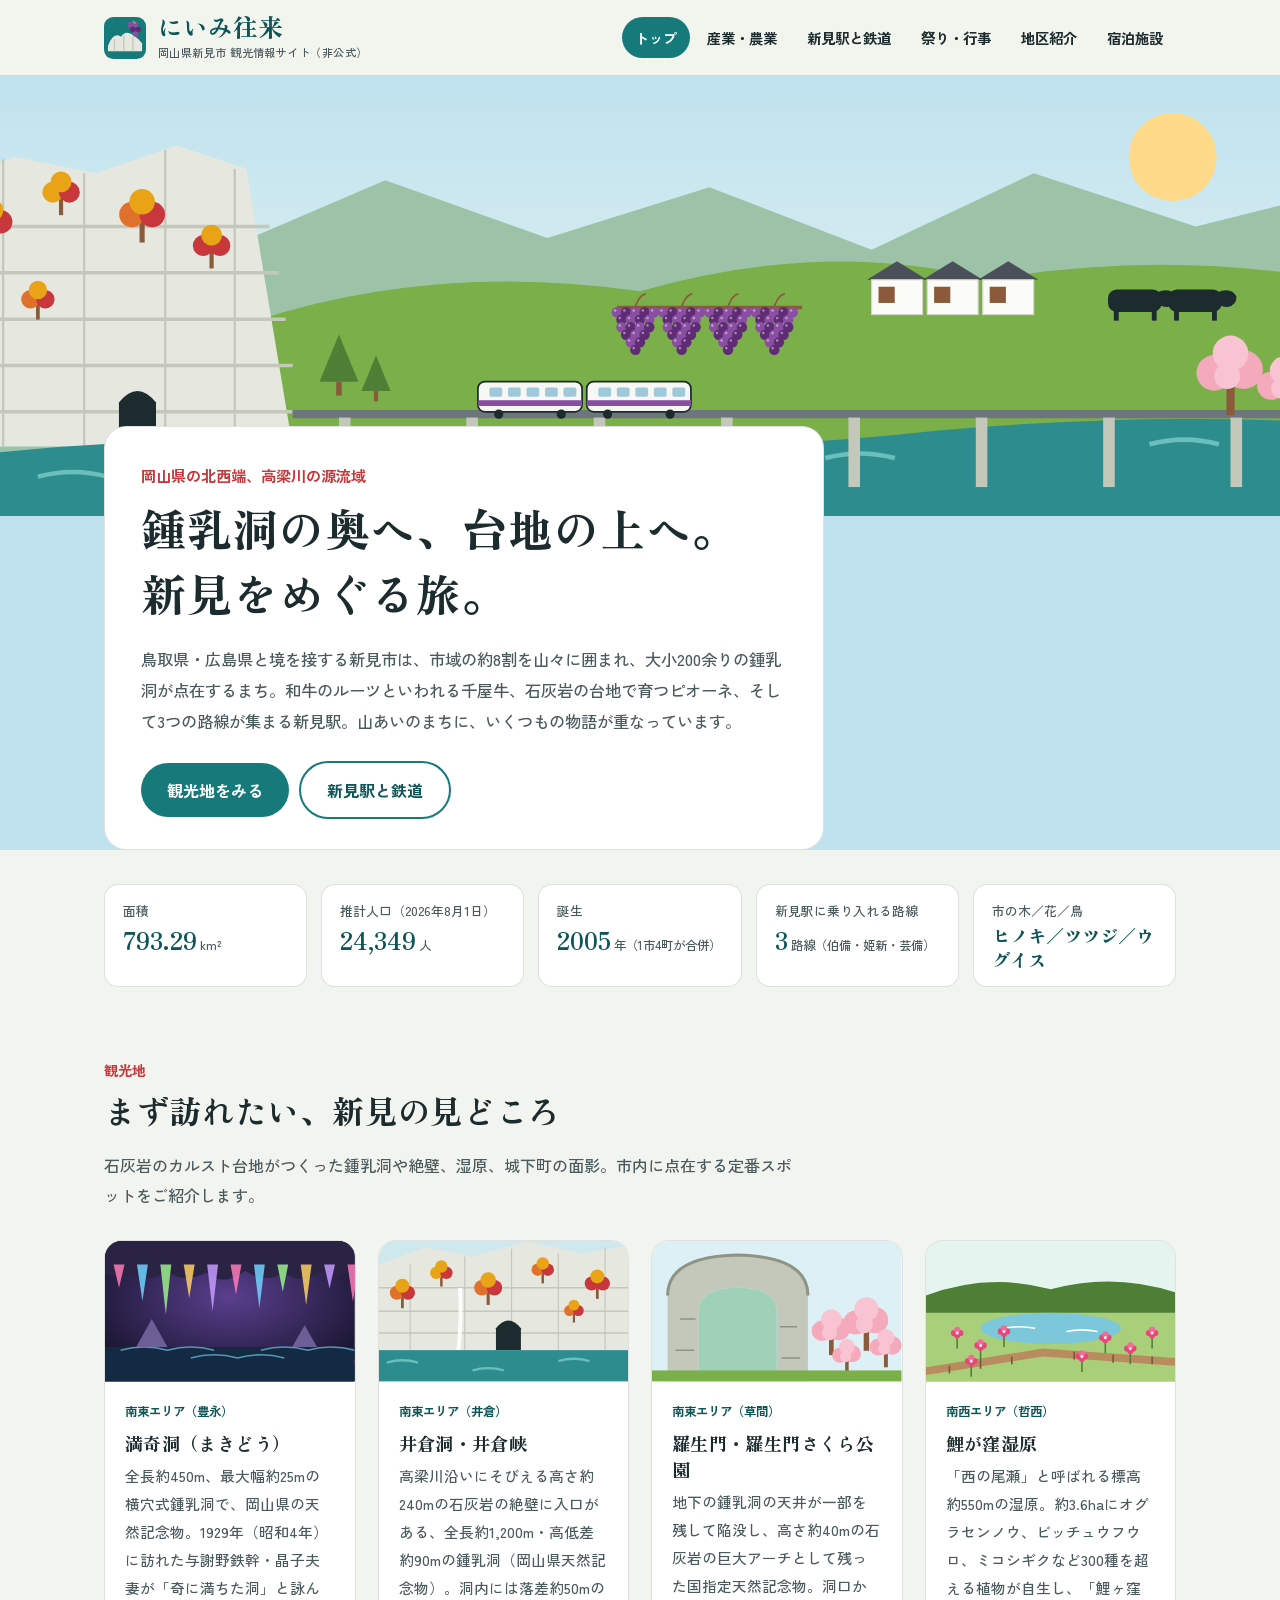
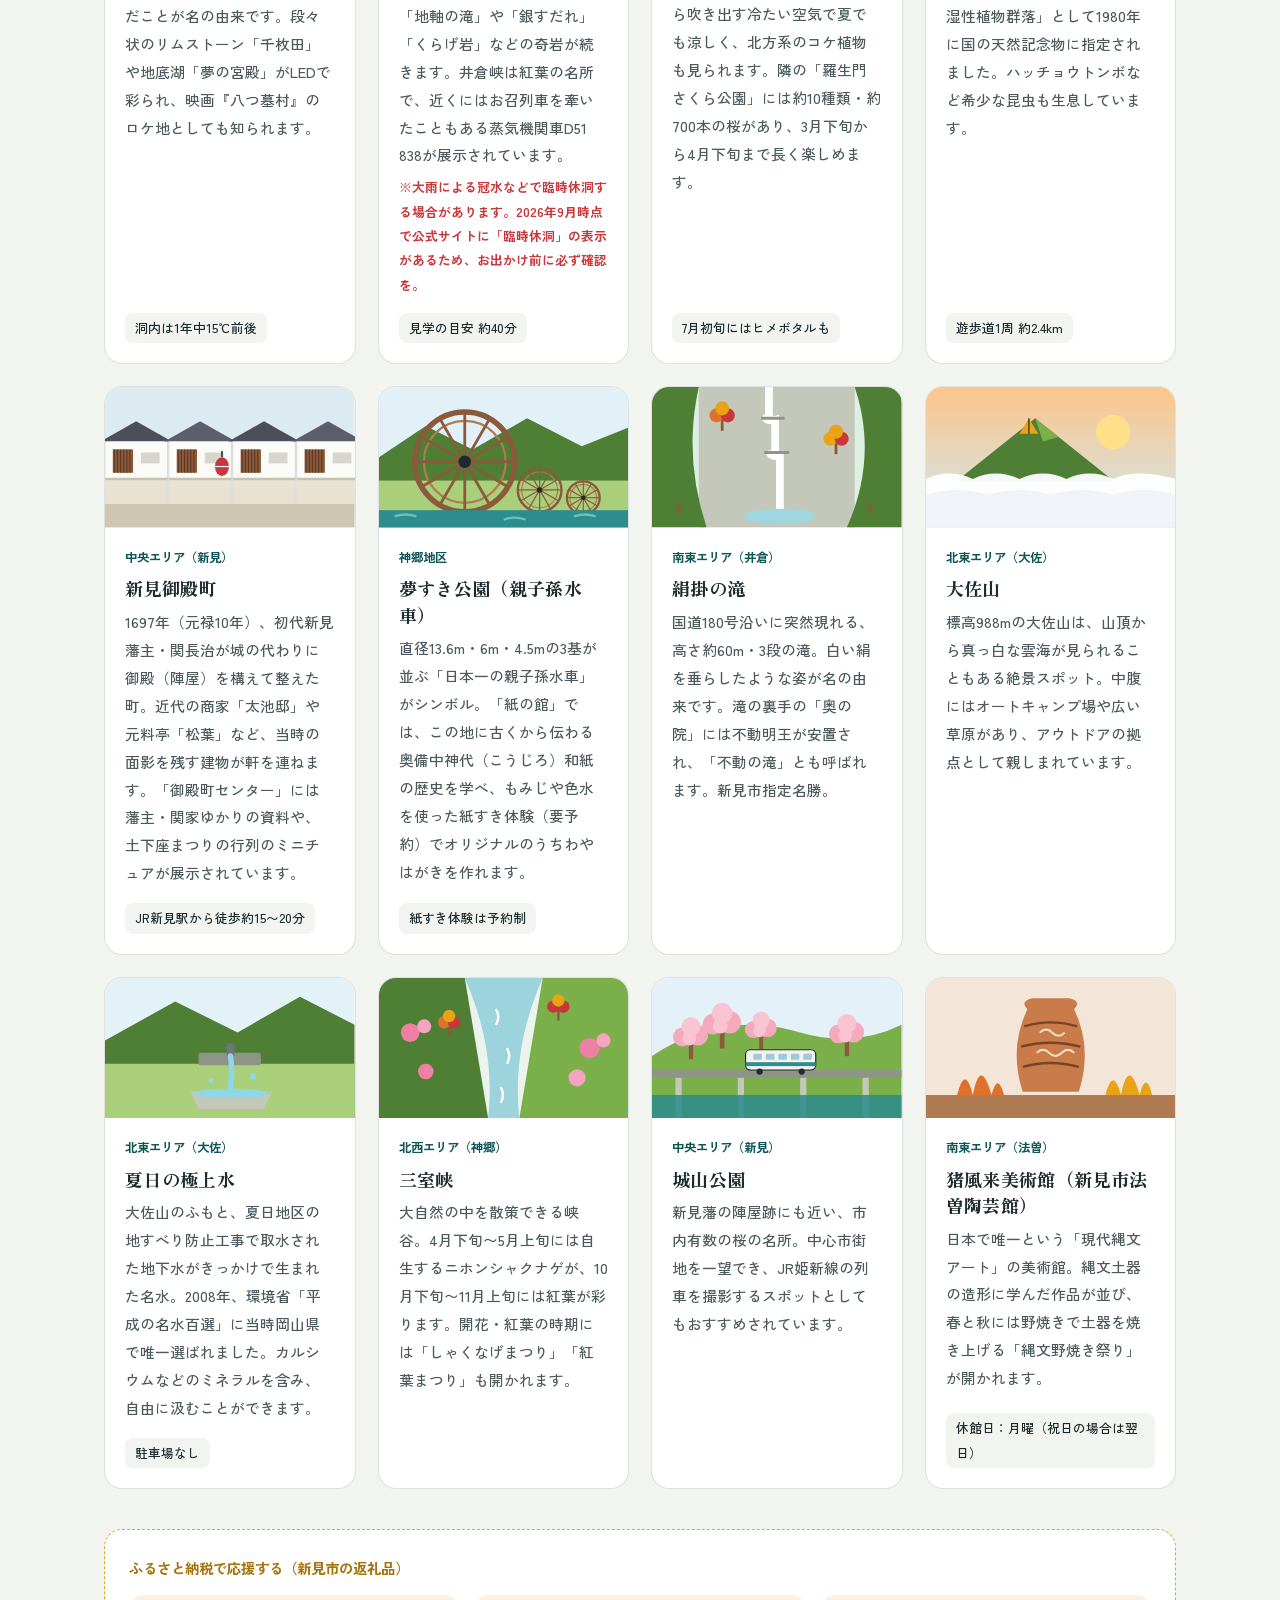
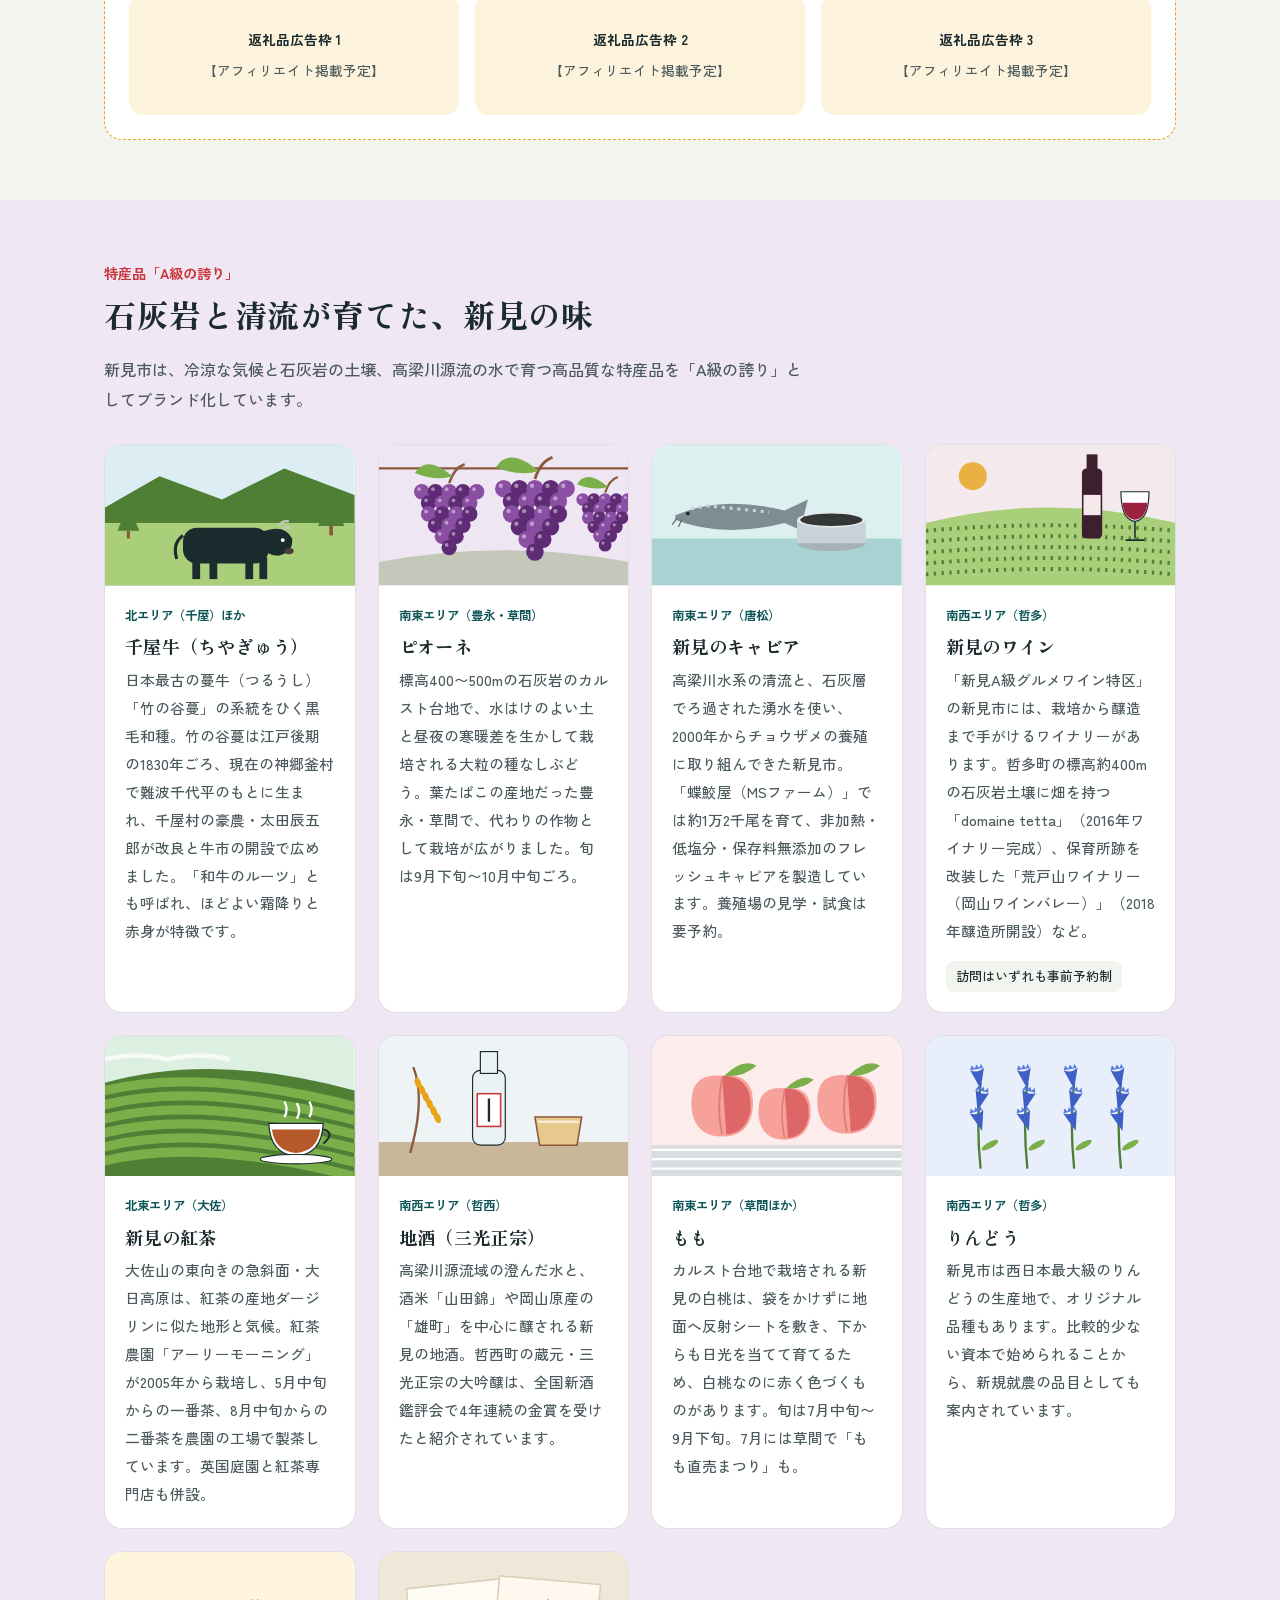
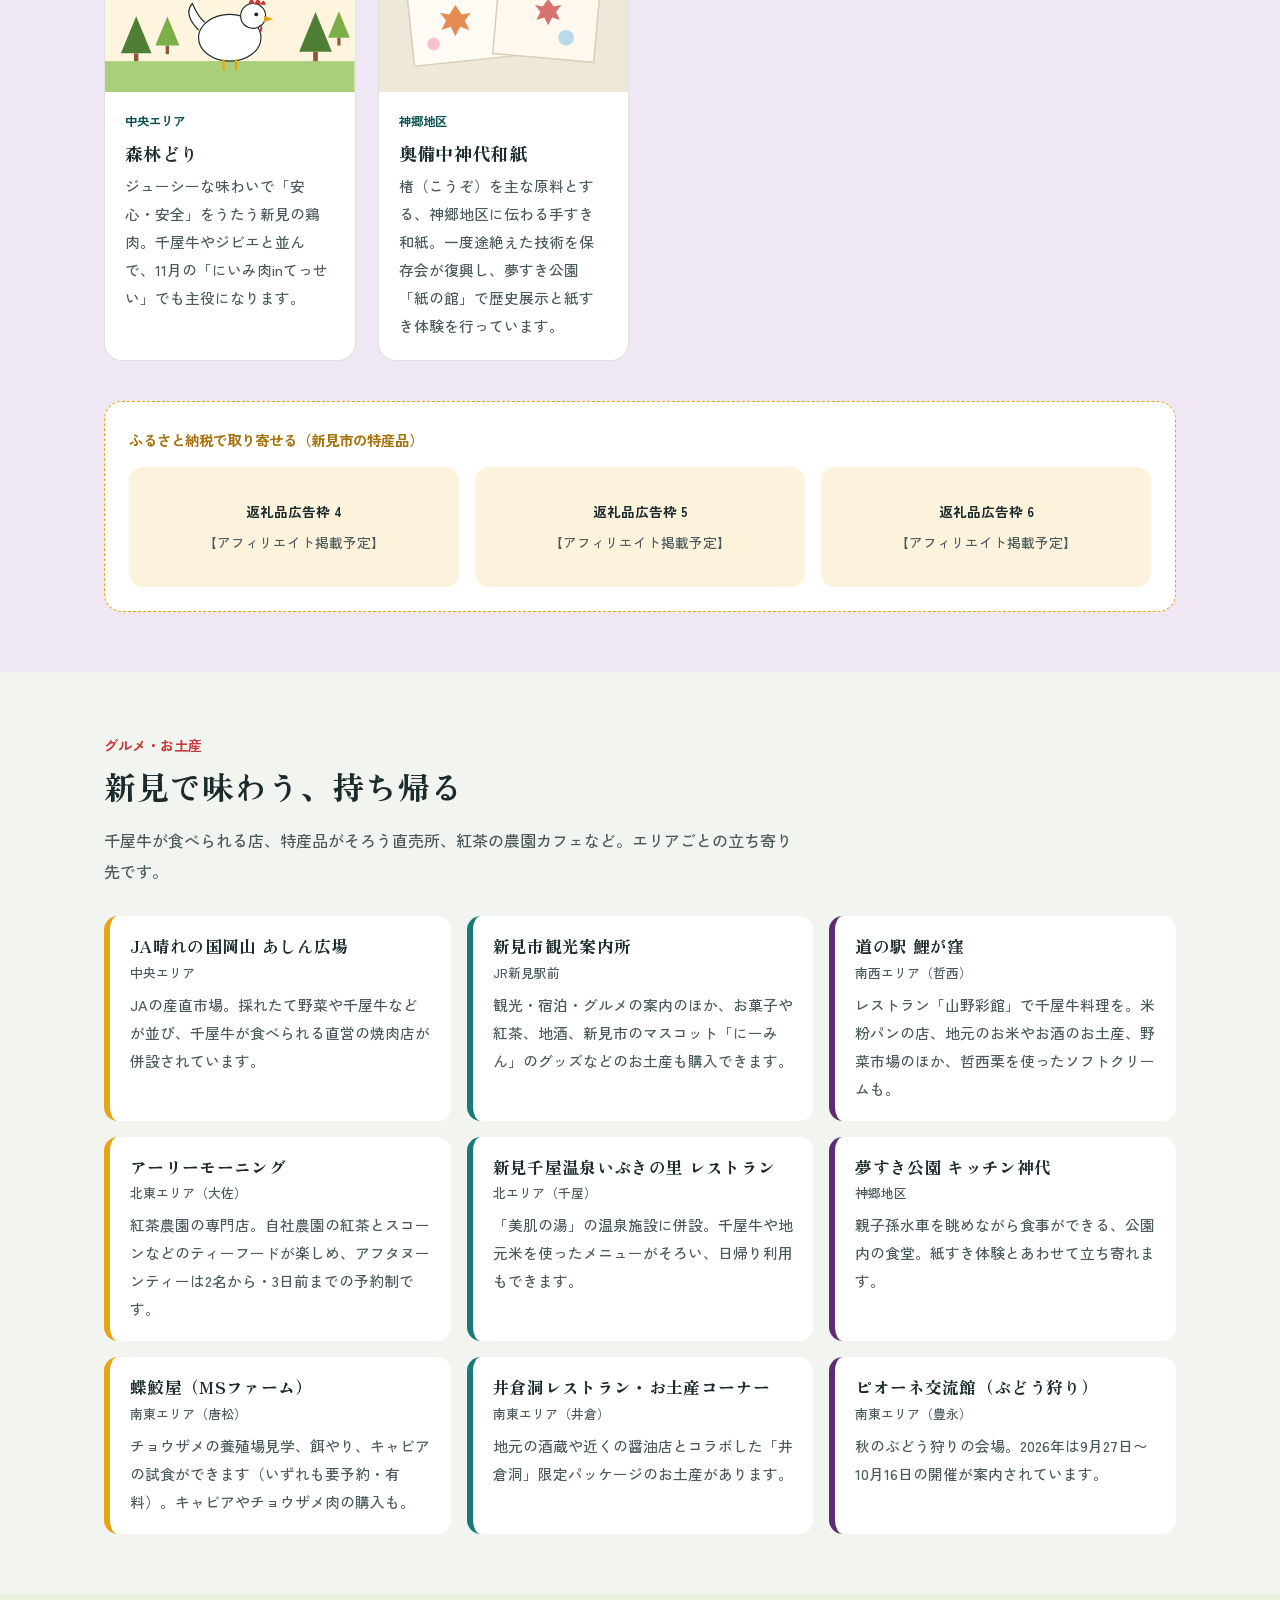
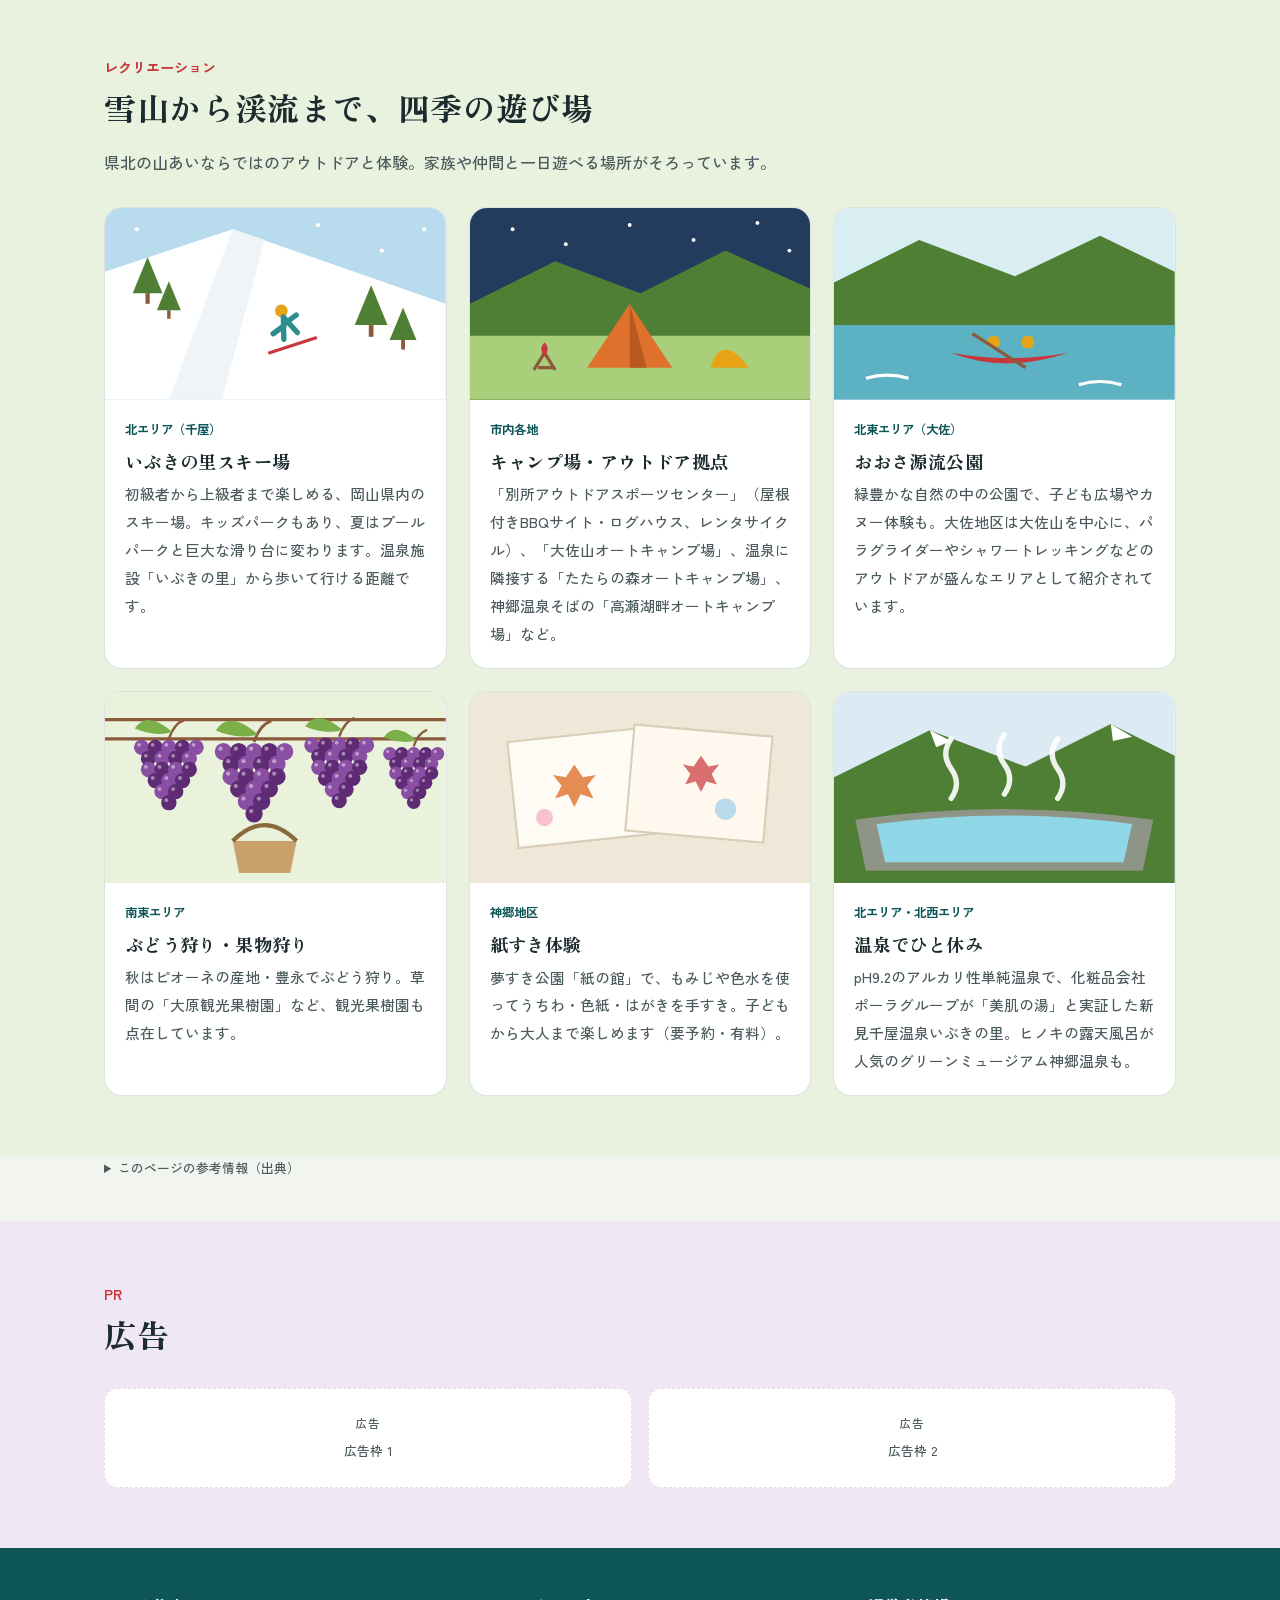
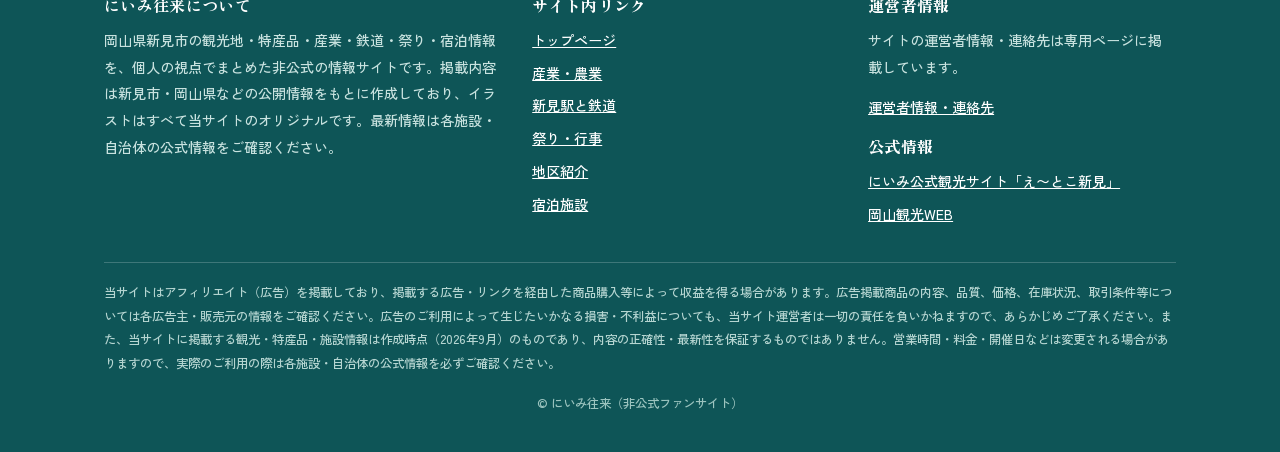
==== index.html @ a533cf84 "Add files via upload" ====
<!DOCTYPE html>
<html lang="ja">
<head>
<meta charset="UTF-8">
<meta name="viewport" content="width=device-width, initial-scale=1.0">
<meta name="robots" content="index, follow">
<!-- 公開URLが決まったら href を書き換えてください -->
<link rel="canonical" href="https://leben-k.github.io/niimi/">
<title>にいみ往来｜岡山県新見市 観光・特産品・グルメ・新見駅案内</title>
<meta name="description" content="岡山県新見市の観光地・特産品・産業・新見駅・祭り・宿泊情報をまとめた非公式ファンサイト「にいみ往来」。満奇洞・井倉洞などの鍾乳洞、千屋牛やピオーネなど「A級の誇り」、3路線が集まる新見駅をオリジナルイラストとともにご紹介します。">
<link rel="icon" type="image/svg+xml" href="favicon.svg">
<link rel="stylesheet" href="style.css">
</head>
<body>

<header class="site-header">
  <div class="wrap">
    <a class="brand" href="index.html"><svg class="brand-icon" aria-hidden="true" xmlns="http://www.w3.org/2000/svg" viewBox="0 0 64 64"><rect width="64" height="64" rx="14" fill="#16797A"/><path d="M6 44 Q14 22 26 30 Q36 14 58 40 V52 H6Z" fill="#E6E8E0"/><path d="M16 34 V52 M30 28 V52 M44 30 V52" stroke="#C4C8BB" stroke-width="2"/><circle cx="40" cy="12" r="4.2" fill="#8A4FA3"/><circle cx="48" cy="12" r="4.2" fill="#8A4FA3"/><circle cx="44" cy="19" r="4.2" fill="#5E2B74"/><circle cx="52" cy="19" r="4.2" fill="#5E2B74"/><circle cx="48" cy="26" r="4.2" fill="#8A4FA3"/><path d="M44 6 L48 10" stroke="#E8A317" stroke-width="2"/></svg><span><span class="brand-name">にいみ往来</span><span class="brand-sub">岡山県新見市 観光情報サイト（非公式）</span></span></a>
    <nav class="main-nav" aria-label="サイト内メニュー"><a href="index.html" class="active">トップ</a><a href="sangyo.html">産業・農業</a><a href="eki.html">新見駅と鉄道</a><a href="matsuri.html">祭り・行事</a><a href="areas.html">地区紹介</a><a href="shukuhaku.html">宿泊施設</a></nav>
  </div>
</header>
<main>

<section class="hero">
  <svg class="panorama" viewBox="0 0 1200 380" role="img" aria-label="石灰岩の絶壁、ぶどう畑、千屋牛、城下町、高梁川を渡る列車を描いた新見のパノラマイラスト" xmlns="http://www.w3.org/2000/svg" preserveAspectRatio="xMidYMid slice"><defs><linearGradient id="hs" x1="0" y1="0" x2="0" y2="1"><stop offset="0" stop-color="#BFE2EE"/><stop offset="1" stop-color="#EEF6F3"/></linearGradient></defs><rect width="1200" height="380" fill="url(#hs)"/><circle cx="1060" cy="70" r="38" fill="#FFD98A"/><path d="M0 170 L120 110 L240 150 L380 90 L520 140 L660 96 L800 150 L940 84 L1080 130 L1200 100 V380 H0Z" fill="#9CC3A8"/><path d="M260 214 Q420 160 600 186 Q760 140 900 176 Q1050 150 1200 176 V380 H260Z" fill="#7BAF4A"/><path d="M580 200 H740" stroke="#8A5A3B" stroke-width="3"/><path d="M596 199.0 q3.0 -9.0 9.0 -11.0" stroke="#8A5A3B" stroke-width="1.5" fill="none"/><path d="M598.0 195.0 q-15.0 -13.0 -22.0 -2.0 q12.0 5.0 22.0 2.0Z" fill="#7BAF4A"/><circle cx="580.0" cy="204.0" r="4.5" fill="#8A4FA3"/><circle cx="578.5" cy="202.5" r="1.1" fill="#fff" opacity=".45"/><circle cx="588.0" cy="204.0" r="4.5" fill="#5E2B74"/><circle cx="586.5" cy="202.5" r="1.1" fill="#fff" opacity=".45"/><circle cx="596.0" cy="204.0" r="4.5" fill="#8A4FA3"/><circle cx="594.5" cy="202.5" r="1.1" fill="#fff" opacity=".45"/><circle cx="604.0" cy="204.0" r="4.5" fill="#5E2B74"/><circle cx="602.5" cy="202.5" r="1.1" fill="#fff" opacity=".45"/><circle cx="612.0" cy="204.0" r="4.5" fill="#8A4FA3"/><circle cx="610.5" cy="202.5" r="1.1" fill="#fff" opacity=".45"/><circle cx="584.0" cy="210.5" r="4.5" fill="#5E2B74"/><circle cx="582.5" cy="209.0" r="1.1" fill="#fff" opacity=".45"/><circle cx="592.0" cy="210.5" r="4.5" fill="#8A4FA3"/><circle cx="590.5" cy="209.0" r="1.1" fill="#fff" opacity=".45"/><circle cx="600.0" cy="210.5" r="4.5" fill="#5E2B74"/><circle cx="598.5" cy="209.0" r="1.1" fill="#fff" opacity=".45"/><circle cx="608.0" cy="210.5" r="4.5" fill="#8A4FA3"/><circle cx="606.5" cy="209.0" r="1.1" fill="#fff" opacity=".45"/><circle cx="584.0" cy="217.0" r="4.5" fill="#8A4FA3"/><circle cx="582.5" cy="215.5" r="1.1" fill="#fff" opacity=".45"/><circle cx="592.0" cy="217.0" r="4.5" fill="#5E2B74"/><circle cx="590.5" cy="215.5" r="1.1" fill="#fff" opacity=".45"/><circle cx="600.0" cy="217.0" r="4.5" fill="#8A4FA3"/><circle cx="598.5" cy="215.5" r="1.1" fill="#fff" opacity=".45"/><circle cx="608.0" cy="217.0" r="4.5" fill="#5E2B74"/><circle cx="606.5" cy="215.5" r="1.1" fill="#fff" opacity=".45"/><circle cx="588.0" cy="223.5" r="4.5" fill="#5E2B74"/><circle cx="586.5" cy="222.0" r="1.1" fill="#fff" opacity=".45"/><circle cx="596.0" cy="223.5" r="4.5" fill="#8A4FA3"/><circle cx="594.5" cy="222.0" r="1.1" fill="#fff" opacity=".45"/><circle cx="604.0" cy="223.5" r="4.5" fill="#5E2B74"/><circle cx="602.5" cy="222.0" r="1.1" fill="#fff" opacity=".45"/><circle cx="592.0" cy="230.0" r="4.5" fill="#8A4FA3"/><circle cx="590.5" cy="228.5" r="1.1" fill="#fff" opacity=".45"/><circle cx="600.0" cy="230.0" r="4.5" fill="#5E2B74"/><circle cx="598.5" cy="228.5" r="1.1" fill="#fff" opacity=".45"/><circle cx="596.0" cy="236.5" r="4.5" fill="#5E2B74"/><circle cx="594.5" cy="235.0" r="1.1" fill="#fff" opacity=".45"/><path d="M636 199.0 q3.0 -9.0 9.0 -11.0" stroke="#8A5A3B" stroke-width="1.5" fill="none"/><path d="M638.0 195.0 q-15.0 -13.0 -22.0 -2.0 q12.0 5.0 22.0 2.0Z" fill="#7BAF4A"/><circle cx="620.0" cy="204.0" r="4.5" fill="#8A4FA3"/><circle cx="618.5" cy="202.5" r="1.1" fill="#fff" opacity=".45"/><circle cx="628.0" cy="204.0" r="4.5" fill="#5E2B74"/><circle cx="626.5" cy="202.5" r="1.1" fill="#fff" opacity=".45"/><circle cx="636.0" cy="204.0" r="4.5" fill="#8A4FA3"/><circle cx="634.5" cy="202.5" r="1.1" fill="#fff" opacity=".45"/><circle cx="644.0" cy="204.0" r="4.5" fill="#5E2B74"/><circle cx="642.5" cy="202.5" r="1.1" fill="#fff" opacity=".45"/><circle cx="652.0" cy="204.0" r="4.5" fill="#8A4FA3"/><circle cx="650.5" cy="202.5" r="1.1" fill="#fff" opacity=".45"/><circle cx="624.0" cy="210.5" r="4.5" fill="#5E2B74"/><circle cx="622.5" cy="209.0" r="1.1" fill="#fff" opacity=".45"/><circle cx="632.0" cy="210.5" r="4.5" fill="#8A4FA3"/><circle cx="630.5" cy="209.0" r="1.1" fill="#fff" opacity=".45"/><circle cx="640.0" cy="210.5" r="4.5" fill="#5E2B74"/><circle cx="638.5" cy="209.0" r="1.1" fill="#fff" opacity=".45"/><circle cx="648.0" cy="210.5" r="4.5" fill="#8A4FA3"/><circle cx="646.5" cy="209.0" r="1.1" fill="#fff" opacity=".45"/><circle cx="624.0" cy="217.0" r="4.5" fill="#8A4FA3"/><circle cx="622.5" cy="215.5" r="1.1" fill="#fff" opacity=".45"/><circle cx="632.0" cy="217.0" r="4.5" fill="#5E2B74"/><circle cx="630.5" cy="215.5" r="1.1" fill="#fff" opacity=".45"/><circle cx="640.0" cy="217.0" r="4.5" fill="#8A4FA3"/><circle cx="638.5" cy="215.5" r="1.1" fill="#fff" opacity=".45"/><circle cx="648.0" cy="217.0" r="4.5" fill="#5E2B74"/><circle cx="646.5" cy="215.5" r="1.1" fill="#fff" opacity=".45"/><circle cx="628.0" cy="223.5" r="4.5" fill="#5E2B74"/><circle cx="626.5" cy="222.0" r="1.1" fill="#fff" opacity=".45"/><circle cx="636.0" cy="223.5" r="4.5" fill="#8A4FA3"/><circle cx="634.5" cy="222.0" r="1.1" fill="#fff" opacity=".45"/><circle cx="644.0" cy="223.5" r="4.5" fill="#5E2B74"/><circle cx="642.5" cy="222.0" r="1.1" fill="#fff" opacity=".45"/><circle cx="632.0" cy="230.0" r="4.5" fill="#8A4FA3"/><circle cx="630.5" cy="228.5" r="1.1" fill="#fff" opacity=".45"/><circle cx="640.0" cy="230.0" r="4.5" fill="#5E2B74"/><circle cx="638.5" cy="228.5" r="1.1" fill="#fff" opacity=".45"/><circle cx="636.0" cy="236.5" r="4.5" fill="#5E2B74"/><circle cx="634.5" cy="235.0" r="1.1" fill="#fff" opacity=".45"/><path d="M676 199.0 q3.0 -9.0 9.0 -11.0" stroke="#8A5A3B" stroke-width="1.5" fill="none"/><path d="M678.0 195.0 q-15.0 -13.0 -22.0 -2.0 q12.0 5.0 22.0 2.0Z" fill="#7BAF4A"/><circle cx="660.0" cy="204.0" r="4.5" fill="#8A4FA3"/><circle cx="658.5" cy="202.5" r="1.1" fill="#fff" opacity=".45"/><circle cx="668.0" cy="204.0" r="4.5" fill="#5E2B74"/><circle cx="666.5" cy="202.5" r="1.1" fill="#fff" opacity=".45"/><circle cx="676.0" cy="204.0" r="4.5" fill="#8A4FA3"/><circle cx="674.5" cy="202.5" r="1.1" fill="#fff" opacity=".45"/><circle cx="684.0" cy="204.0" r="4.5" fill="#5E2B74"/><circle cx="682.5" cy="202.5" r="1.1" fill="#fff" opacity=".45"/><circle cx="692.0" cy="204.0" r="4.5" fill="#8A4FA3"/><circle cx="690.5" cy="202.5" r="1.1" fill="#fff" opacity=".45"/><circle cx="664.0" cy="210.5" r="4.5" fill="#5E2B74"/><circle cx="662.5" cy="209.0" r="1.1" fill="#fff" opacity=".45"/><circle cx="672.0" cy="210.5" r="4.5" fill="#8A4FA3"/><circle cx="670.5" cy="209.0" r="1.1" fill="#fff" opacity=".45"/><circle cx="680.0" cy="210.5" r="4.5" fill="#5E2B74"/><circle cx="678.5" cy="209.0" r="1.1" fill="#fff" opacity=".45"/><circle cx="688.0" cy="210.5" r="4.5" fill="#8A4FA3"/><circle cx="686.5" cy="209.0" r="1.1" fill="#fff" opacity=".45"/><circle cx="664.0" cy="217.0" r="4.5" fill="#8A4FA3"/><circle cx="662.5" cy="215.5" r="1.1" fill="#fff" opacity=".45"/><circle cx="672.0" cy="217.0" r="4.5" fill="#5E2B74"/><circle cx="670.5" cy="215.5" r="1.1" fill="#fff" opacity=".45"/><circle cx="680.0" cy="217.0" r="4.5" fill="#8A4FA3"/><circle cx="678.5" cy="215.5" r="1.1" fill="#fff" opacity=".45"/><circle cx="688.0" cy="217.0" r="4.5" fill="#5E2B74"/><circle cx="686.5" cy="215.5" r="1.1" fill="#fff" opacity=".45"/><circle cx="668.0" cy="223.5" r="4.5" fill="#5E2B74"/><circle cx="666.5" cy="222.0" r="1.1" fill="#fff" opacity=".45"/><circle cx="676.0" cy="223.5" r="4.5" fill="#8A4FA3"/><circle cx="674.5" cy="222.0" r="1.1" fill="#fff" opacity=".45"/><circle cx="684.0" cy="223.5" r="4.5" fill="#5E2B74"/><circle cx="682.5" cy="222.0" r="1.1" fill="#fff" opacity=".45"/><circle cx="672.0" cy="230.0" r="4.5" fill="#8A4FA3"/><circle cx="670.5" cy="228.5" r="1.1" fill="#fff" opacity=".45"/><circle cx="680.0" cy="230.0" r="4.5" fill="#5E2B74"/><circle cx="678.5" cy="228.5" r="1.1" fill="#fff" opacity=".45"/><circle cx="676.0" cy="236.5" r="4.5" fill="#5E2B74"/><circle cx="674.5" cy="235.0" r="1.1" fill="#fff" opacity=".45"/><path d="M716 199.0 q3.0 -9.0 9.0 -11.0" stroke="#8A5A3B" stroke-width="1.5" fill="none"/><path d="M718.0 195.0 q-15.0 -13.0 -22.0 -2.0 q12.0 5.0 22.0 2.0Z" fill="#7BAF4A"/><circle cx="700.0" cy="204.0" r="4.5" fill="#8A4FA3"/><circle cx="698.5" cy="202.5" r="1.1" fill="#fff" opacity=".45"/><circle cx="708.0" cy="204.0" r="4.5" fill="#5E2B74"/><circle cx="706.5" cy="202.5" r="1.1" fill="#fff" opacity=".45"/><circle cx="716.0" cy="204.0" r="4.5" fill="#8A4FA3"/><circle cx="714.5" cy="202.5" r="1.1" fill="#fff" opacity=".45"/><circle cx="724.0" cy="204.0" r="4.5" fill="#5E2B74"/><circle cx="722.5" cy="202.5" r="1.1" fill="#fff" opacity=".45"/><circle cx="732.0" cy="204.0" r="4.5" fill="#8A4FA3"/><circle cx="730.5" cy="202.5" r="1.1" fill="#fff" opacity=".45"/><circle cx="704.0" cy="210.5" r="4.5" fill="#5E2B74"/><circle cx="702.5" cy="209.0" r="1.1" fill="#fff" opacity=".45"/><circle cx="712.0" cy="210.5" r="4.5" fill="#8A4FA3"/><circle cx="710.5" cy="209.0" r="1.1" fill="#fff" opacity=".45"/><circle cx="720.0" cy="210.5" r="4.5" fill="#5E2B74"/><circle cx="718.5" cy="209.0" r="1.1" fill="#fff" opacity=".45"/><circle cx="728.0" cy="210.5" r="4.5" fill="#8A4FA3"/><circle cx="726.5" cy="209.0" r="1.1" fill="#fff" opacity=".45"/><circle cx="704.0" cy="217.0" r="4.5" fill="#8A4FA3"/><circle cx="702.5" cy="215.5" r="1.1" fill="#fff" opacity=".45"/><circle cx="712.0" cy="217.0" r="4.5" fill="#5E2B74"/><circle cx="710.5" cy="215.5" r="1.1" fill="#fff" opacity=".45"/><circle cx="720.0" cy="217.0" r="4.5" fill="#8A4FA3"/><circle cx="718.5" cy="215.5" r="1.1" fill="#fff" opacity=".45"/><circle cx="728.0" cy="217.0" r="4.5" fill="#5E2B74"/><circle cx="726.5" cy="215.5" r="1.1" fill="#fff" opacity=".45"/><circle cx="708.0" cy="223.5" r="4.5" fill="#5E2B74"/><circle cx="706.5" cy="222.0" r="1.1" fill="#fff" opacity=".45"/><circle cx="716.0" cy="223.5" r="4.5" fill="#8A4FA3"/><circle cx="714.5" cy="222.0" r="1.1" fill="#fff" opacity=".45"/><circle cx="724.0" cy="223.5" r="4.5" fill="#5E2B74"/><circle cx="722.5" cy="222.0" r="1.1" fill="#fff" opacity=".45"/><circle cx="712.0" cy="230.0" r="4.5" fill="#8A4FA3"/><circle cx="710.5" cy="228.5" r="1.1" fill="#fff" opacity=".45"/><circle cx="720.0" cy="230.0" r="4.5" fill="#5E2B74"/><circle cx="718.5" cy="228.5" r="1.1" fill="#fff" opacity=".45"/><circle cx="716.0" cy="236.5" r="4.5" fill="#5E2B74"/><circle cx="714.5" cy="235.0" r="1.1" fill="#fff" opacity=".45"/><g><path d="M796 176 L822 160 L848 176Z" fill="#4A4F5A"/><rect x="800" y="176" width="44" height="30" fill="#FBFBF7" stroke="#D7D5CC"/><rect x="806" y="182" width="14" height="14" fill="#8A5A3B"/></g><g><path d="M844 176 L870 160 L896 176Z" fill="#4A4F5A"/><rect x="848" y="176" width="44" height="30" fill="#FBFBF7" stroke="#D7D5CC"/><rect x="854" y="182" width="14" height="14" fill="#8A5A3B"/></g><g><path d="M892 176 L918 160 L944 176Z" fill="#4A4F5A"/><rect x="896" y="176" width="44" height="30" fill="#FBFBF7" stroke="#D7D5CC"/><rect x="902" y="182" width="14" height="14" fill="#8A5A3B"/></g><g transform="translate(1000 176) scale(.42)"><rect x="10" y="20" width="110" height="46" rx="18" fill="#1C2B2E"/><path d="M110 26 Q140 14 150 34 Q152 52 132 56 Q116 56 112 44Z" fill="#1C2B2E"/><rect x="22" y="60" width="10" height="24" fill="#1C2B2E"/><rect x="100" y="60" width="10" height="24" fill="#1C2B2E"/></g><g transform="translate(1052 176) scale(.42)"><rect x="10" y="20" width="110" height="46" rx="18" fill="#1C2B2E"/><path d="M110 26 Q140 14 150 34 Q152 52 132 56 Q116 56 112 44Z" fill="#1C2B2E"/><rect x="22" y="60" width="10" height="24" fill="#1C2B2E"/><rect x="100" y="60" width="10" height="24" fill="#1C2B2E"/></g><path d="M0 90 L60 70 L130 84 L200 60 L260 80 L300 320 H0Z" fill="#E6E8E0"/><path d="M0 130 H280 M0 170 H288 M0 210 H294 M0 250 H300 M0 290 H300" stroke="#C4C8BB" stroke-width="3"/><path d="M50 72 V320 M120 84 V320 M190 64 V320 M250 80 V320" stroke="#C4C8BB" stroke-width="2"/><g transform="translate(40 130) scale(1)"><rect x="-2" y="0" width="4" height="18" fill="#8A5A3B"/><circle cx="-8" cy="-4" r="10" fill="#E0712C"/><circle cx="8" cy="-4" r="10" fill="#C8373B"/><circle cx="0" cy="-14" r="10" fill="#E8A317"/></g><g transform="translate(100 104) scale(0.9)"><rect x="-2" y="0" width="4" height="18" fill="#8A5A3B"/><circle cx="-8" cy="-4" r="10" fill="#E8A317"/><circle cx="8" cy="-4" r="10" fill="#C8373B"/><circle cx="0" cy="-14" r="10" fill="#E8A317"/></g><g transform="translate(170 124) scale(1.1)"><rect x="-2" y="0" width="4" height="18" fill="#8A5A3B"/><circle cx="-8" cy="-4" r="10" fill="#E0712C"/><circle cx="8" cy="-4" r="10" fill="#C8373B"/><circle cx="0" cy="-14" r="10" fill="#E8A317"/></g><g transform="translate(230 150) scale(0.9)"><rect x="-2" y="0" width="4" height="18" fill="#8A5A3B"/><circle cx="-8" cy="-4" r="10" fill="#C8373B"/><circle cx="8" cy="-4" r="10" fill="#C8373B"/><circle cx="0" cy="-14" r="10" fill="#E8A317"/></g><g transform="translate(80 196) scale(0.8)"><rect x="-2" y="0" width="4" height="18" fill="#8A5A3B"/><circle cx="-8" cy="-4" r="10" fill="#E0712C"/><circle cx="8" cy="-4" r="10" fill="#C8373B"/><circle cx="0" cy="-14" r="10" fill="#E8A317"/></g><path d="M150 320 V282 Q166 262 182 282 V320Z" fill="#1C2B2E"/><path d="M0 330 Q200 306 420 318 Q640 330 860 306 Q1040 290 1200 300 V380 H0Z" fill="#2C8C8E"/><path d="M80 346 q30 -8 60 0 M440 342 q30 -8 60 0 M760 330 q30 -8 60 0 M1040 318 q30 -8 60 0" stroke="#6BBFBB" stroke-width="4" fill="none"/><path d="M300 292 H1200" stroke="#6D767C" stroke-width="7"/><rect x="340" y="295" width="10" height="60" fill="#C4C8BB"/><rect x="450" y="295" width="10" height="60" fill="#C4C8BB"/><rect x="560" y="295" width="10" height="60" fill="#C4C8BB"/><rect x="670" y="295" width="10" height="60" fill="#C4C8BB"/><rect x="780" y="295" width="10" height="60" fill="#C4C8BB"/><rect x="890" y="295" width="10" height="60" fill="#C4C8BB"/><rect x="1000" y="295" width="10" height="60" fill="#C4C8BB"/><rect x="1110" y="295" width="10" height="60" fill="#C4C8BB"/><g transform="translate(460 264) scale(1.0)"><rect x="0" y="0" width="90" height="26" rx="6" fill="#F7F7F3" stroke="#1C2B2E" stroke-width="1.5"/><rect x="0" y="16" width="90" height="5" fill="#8A4FA3"/><rect x="10" y="5" width="11" height="8" rx="1.5" fill="#9FC9DA"/><rect x="26" y="5" width="11" height="8" rx="1.5" fill="#9FC9DA"/><rect x="42" y="5" width="11" height="8" rx="1.5" fill="#9FC9DA"/><rect x="58" y="5" width="11" height="8" rx="1.5" fill="#9FC9DA"/><rect x="74" y="5" width="11" height="8" rx="1.5" fill="#9FC9DA"/><circle cx="18" cy="28" r="4" fill="#1C2B2E"/><circle cx="72" cy="28" r="4" fill="#1C2B2E"/></g><g transform="translate(554 264) scale(1.0)"><rect x="0" y="0" width="90" height="26" rx="6" fill="#F7F7F3" stroke="#1C2B2E" stroke-width="1.5"/><rect x="0" y="16" width="90" height="5" fill="#8A4FA3"/><rect x="10" y="5" width="11" height="8" rx="1.5" fill="#9FC9DA"/><rect x="26" y="5" width="11" height="8" rx="1.5" fill="#9FC9DA"/><rect x="42" y="5" width="11" height="8" rx="1.5" fill="#9FC9DA"/><rect x="58" y="5" width="11" height="8" rx="1.5" fill="#9FC9DA"/><rect x="74" y="5" width="11" height="8" rx="1.5" fill="#9FC9DA"/><circle cx="18" cy="28" r="4" fill="#1C2B2E"/><circle cx="72" cy="28" r="4" fill="#1C2B2E"/></g><g transform="translate(1110 262) scale(1.4)"><rect x="-2.5" y="0" width="5" height="22" fill="#8A5A3B"/><circle cx="-10" cy="-4" r="11" fill="#F4A9BC"/><circle cx="8" cy="-6" r="12" fill="#F4A9BC"/><circle cx="0" cy="-16" r="11" fill="#F8C4D2"/><circle cx="-2" cy="-2" r="8" fill="#F8C4D2"/></g><g transform="translate(1156 272) scale(1.1)"><rect x="-2.5" y="0" width="5" height="22" fill="#8A5A3B"/><circle cx="-10" cy="-4" r="11" fill="#F4A9BC"/><circle cx="8" cy="-6" r="12" fill="#F4A9BC"/><circle cx="0" cy="-16" r="11" fill="#F8C4D2"/><circle cx="-2" cy="-2" r="8" fill="#F8C4D2"/></g><g transform="translate(340 264) scale(1.2)"><rect x="-2" y="0" width="4" height="10" fill="#8A5A3B"/><path d="M0 -34 L14 0 H-14Z" fill="#4E7F34"/></g><g transform="translate(372 272) scale(0.9)"><rect x="-2" y="0" width="4" height="10" fill="#8A5A3B"/><path d="M0 -34 L14 0 H-14Z" fill="#4E7F34"/></g></svg>
  <div class="wrap">
    <div class="hero-copy">
      <span class="lead-place">岡山県の北西端、高梁川の源流域</span>
      <h1>鍾乳洞の奥へ、台地の上へ。<br>新見をめぐる旅。</h1>
      <p>鳥取県・広島県と境を接する新見市は、市域の約8割を山々に囲まれ、大小200余りの鍾乳洞が点在するまち。和牛のルーツといわれる千屋牛、石灰岩の台地で育つピオーネ、そして3つの路線が集まる新見駅。山あいのまちに、いくつもの物語が重なっています。</p>
      <a href="#kanko" class="btn">観光地をみる</a>
      <a href="eki.html" class="btn btn-outline">新見駅と鉄道</a>
    </div>
  </div>
</section>

<section class="facts" aria-label="数字でみる新見市">
  <div class="wrap">
    <dl>
      <div class="fact"><dt>面積</dt><dd>793.29<small> km²</small></dd></div>
      <div class="fact"><dt>推計人口（2026年8月1日）</dt><dd>24,349<small> 人</small></dd></div>
      <div class="fact"><dt>誕生</dt><dd>2005<small> 年（1市4町が合併）</small></dd></div>
      <div class="fact"><dt>新見駅に乗り入れる路線</dt><dd>3<small> 路線（伯備・姫新・芸備）</small></dd></div>
      <div class="fact"><dt>市の木／花／鳥</dt><dd style="font-size:1.15rem;">ヒノキ／ツツジ／ウグイス</dd></div>
    </dl>
  </div>
</section>

<!-- ===================== 観光地 ===================== -->
<section class="section" id="kanko">
  <div class="wrap">
    <div class="section-head">
      <span class="tag">観光地</span>
      <h2>まず訪れたい、新見の見どころ</h2>
      <p>石灰岩のカルスト台地がつくった鍾乳洞や絶壁、湿原、城下町の面影。市内に点在する定番スポットをご紹介します。</p>
    </div>
    <div class="grid">
      <article class="card"><svg class="art" viewBox="0 0 320 180" role="img" aria-label="満奇洞のライトアップされた鍾乳石のイラスト" xmlns="http://www.w3.org/2000/svg" preserveAspectRatio="xMidYMid slice"><rect width="320" height="180" fill="#1B1733"/><defs><radialGradient id="mg" cx=".5" cy=".4" r=".6"><stop offset="0" stop-color="#5A3F8E"/><stop offset="1" stop-color="#1B1733"/></radialGradient></defs><rect width="320" height="180" fill="url(#mg)"/><path d="M0 0H320V36 Q300 52 280 38 Q250 58 230 40 Q205 56 180 38 Q150 60 130 40 Q100 56 80 38 Q50 58 30 40 Q15 50 0 42Z" fill="#2A2344"/><path d="M11 30 L18 60 L25 30Z" fill="#FF7AB6" opacity=".85"/><ellipse cx="18" cy="150" rx="12" ry="3" fill="#FF7AB6" opacity=".45"/><path d="M41 30 L48 77 L55 30Z" fill="#6FD3FF" opacity=".85"/><ellipse cx="48" cy="156" rx="12" ry="3" fill="#6FD3FF" opacity=".45"/><path d="M71 30 L78 94 L85 30Z" fill="#9BF08A" opacity=".85"/><ellipse cx="78" cy="162" rx="12" ry="3" fill="#9BF08A" opacity=".45"/><path d="M101 30 L108 73 L115 30Z" fill="#FFD166" opacity=".85"/><ellipse cx="108" cy="150" rx="12" ry="3" fill="#FFD166" opacity=".45"/><path d="M131 30 L138 90 L145 30Z" fill="#C69BFF" opacity=".85"/><ellipse cx="138" cy="156" rx="12" ry="3" fill="#C69BFF" opacity=".45"/><path d="M161 30 L168 69 L175 30Z" fill="#FF7AB6" opacity=".85"/><ellipse cx="168" cy="162" rx="12" ry="3" fill="#FF7AB6" opacity=".45"/><path d="M191 30 L198 86 L205 30Z" fill="#6FD3FF" opacity=".85"/><ellipse cx="198" cy="150" rx="12" ry="3" fill="#6FD3FF" opacity=".45"/><path d="M221 30 L228 65 L235 30Z" fill="#9BF08A" opacity=".85"/><ellipse cx="228" cy="156" rx="12" ry="3" fill="#9BF08A" opacity=".45"/><path d="M251 30 L258 82 L265 30Z" fill="#FFD166" opacity=".85"/><ellipse cx="258" cy="162" rx="12" ry="3" fill="#FFD166" opacity=".45"/><path d="M281 30 L288 61 L295 30Z" fill="#C69BFF" opacity=".85"/><ellipse cx="288" cy="150" rx="12" ry="3" fill="#C69BFF" opacity=".45"/><path d="M311 30 L318 78 L325 30Z" fill="#FF7AB6" opacity=".85"/><ellipse cx="318" cy="156" rx="12" ry="3" fill="#FF7AB6" opacity=".45"/><rect y="136" width="320" height="44" fill="#142A43"/><path d="M20 140 q30 -8 60 0 q30 -8 60 0 M110 150 q30 -8 60 0 q30 -8 60 0 M200 140 q30 -8 60 0 q30 -8 60 0" stroke="#7FE0FF" stroke-width="2" fill="none" opacity=".6"/><path d="M40 136 L60 100 L80 136Z M240 136 L256 108 L272 136Z" fill="#6E5E96"/></svg><div class="card-body"><span class="place">南東エリア（豊永）</span><h3>満奇洞（まきどう）</h3><p>全長約450m、最大幅約25mの横穴式鍾乳洞で、岡山県の天然記念物。1929年（昭和4年）に訪れた与謝野鉄幹・晶子夫妻が「奇に満ちた洞」と詠んだことが名の由来です。段々状のリムストーン「千枚田」や地底湖「夢の宮殿」がLEDで彩られ、映画『八つ墓村』のロケ地としても知られます。</p><div class="note"><span>洞内は1年中15℃前後</span></div></div></article>
      <article class="card"><svg class="art" viewBox="0 0 320 180" role="img" aria-label="井倉峡の石灰岩の絶壁と紅葉、高梁川のイラスト" xmlns="http://www.w3.org/2000/svg" preserveAspectRatio="xMidYMid slice"><rect width="320" height="180" fill="#CFE8EE"/><path d="M0 30 L60 8 L120 20 L190 0 L260 16 L320 6 V140 H0Z" fill="#E6E8E0"/><path d="M0 60 H320 M0 90 H320 M0 118 H320" stroke="#C4C8BB" stroke-width="2"/><path d="M40 30 V140 M110 20 V140 M170 10 V140 M230 16 V140 M290 8 V140" stroke="#C4C8BB" stroke-width="1.5"/><g transform="translate(30 70) scale(0.9)"><rect x="-2" y="0" width="4" height="18" fill="#8A5A3B"/><circle cx="-8" cy="-4" r="10" fill="#E0712C"/><circle cx="8" cy="-4" r="10" fill="#C8373B"/><circle cx="0" cy="-14" r="10" fill="#E8A317"/></g><g transform="translate(80 44) scale(0.8)"><rect x="-2" y="0" width="4" height="18" fill="#8A5A3B"/><circle cx="-8" cy="-4" r="10" fill="#E8A317"/><circle cx="8" cy="-4" r="10" fill="#C8373B"/><circle cx="0" cy="-14" r="10" fill="#E8A317"/></g><g transform="translate(140 64) scale(1)"><rect x="-2" y="0" width="4" height="18" fill="#8A5A3B"/><circle cx="-8" cy="-4" r="10" fill="#E0712C"/><circle cx="8" cy="-4" r="10" fill="#C8373B"/><circle cx="0" cy="-14" r="10" fill="#E8A317"/></g><g transform="translate(210 40) scale(0.8)"><rect x="-2" y="0" width="4" height="18" fill="#8A5A3B"/><circle cx="-8" cy="-4" r="10" fill="#E0712C"/><circle cx="8" cy="-4" r="10" fill="#C8373B"/><circle cx="0" cy="-14" r="10" fill="#E8A317"/></g><g transform="translate(280 58) scale(0.9)"><rect x="-2" y="0" width="4" height="18" fill="#8A5A3B"/><circle cx="-8" cy="-4" r="10" fill="#C8373B"/><circle cx="8" cy="-4" r="10" fill="#C8373B"/><circle cx="0" cy="-14" r="10" fill="#E8A317"/></g><g transform="translate(250 92) scale(0.7)"><rect x="-2" y="0" width="4" height="18" fill="#8A5A3B"/><circle cx="-8" cy="-4" r="10" fill="#E0712C"/><circle cx="8" cy="-4" r="10" fill="#C8373B"/><circle cx="0" cy="-14" r="10" fill="#E8A317"/></g><path d="M150 140 V112 Q166 92 182 112 V140Z" fill="#1C2B2E"/><path d="M104 60 Q106 100 102 140" stroke="#fff" stroke-width="5" fill="none" opacity=".9"/><rect y="140" width="320" height="40" fill="#2C8C8E"/><path d="M10 156 q20 -6 40 0 M120 166 q20 -6 40 0 M230 154 q20 -6 40 0" stroke="#6BBFBB" stroke-width="3" fill="none"/></svg><div class="card-body"><span class="place">南東エリア（井倉）</span><h3>井倉洞・井倉峡</h3><p>高梁川沿いにそびえる高さ約240mの石灰岩の絶壁に入口がある、全長約1,200m・高低差約90mの鍾乳洞（岡山県天然記念物）。洞内には落差約50mの「地軸の滝」や「銀すだれ」「くらげ岩」などの奇岩が続きます。井倉峡は紅葉の名所で、近くにはお召列車を牽いたこともある蒸気機関車D51 838が展示されています。</p><p class="alert">※大雨による冠水などで臨時休洞する場合があります。2026年9月時点で公式サイトに「臨時休洞」の表示があるため、お出かけ前に必ず確認を。</p><div class="note"><span>見学の目安 約40分</span></div></div></article>
      <article class="card"><svg class="art" viewBox="0 0 320 180" role="img" aria-label="石灰岩の巨大アーチ羅生門と桜のイラスト" xmlns="http://www.w3.org/2000/svg" preserveAspectRatio="xMidYMid slice"><rect width="320" height="180" fill="#DDF0F5"/><path d="M20 180 V70 Q20 20 110 18 Q200 20 200 70 V180 H160 V92 Q160 60 110 60 Q60 60 60 92 V180Z" fill="#C4C8BB"/><path d="M20 70 Q20 20 110 18 Q200 20 200 70" stroke="#8E9486" stroke-width="4" fill="none"/><path d="M36 100 H56 M164 110 H186 M30 140 H54 M166 150 H190" stroke="#8E9486" stroke-width="2"/><path d="M60 180 V92 Q60 60 110 60 Q160 60 160 92 V180Z" fill="#9FD0B8"/><g transform="translate(230 120) scale(1.2)"><rect x="-2.5" y="0" width="5" height="22" fill="#8A5A3B"/><circle cx="-10" cy="-4" r="11" fill="#F4A9BC"/><circle cx="8" cy="-6" r="12" fill="#F4A9BC"/><circle cx="0" cy="-16" r="11" fill="#F8C4D2"/><circle cx="-2" cy="-2" r="8" fill="#F8C4D2"/></g><g transform="translate(275 110) scale(1.4)"><rect x="-2.5" y="0" width="5" height="22" fill="#8A5A3B"/><circle cx="-10" cy="-4" r="11" fill="#F4A9BC"/><circle cx="8" cy="-6" r="12" fill="#F4A9BC"/><circle cx="0" cy="-16" r="11" fill="#F8C4D2"/><circle cx="-2" cy="-2" r="8" fill="#F8C4D2"/></g><g transform="translate(300 140) scale(1)"><rect x="-2.5" y="0" width="5" height="22" fill="#8A5A3B"/><circle cx="-10" cy="-4" r="11" fill="#F4A9BC"/><circle cx="8" cy="-6" r="12" fill="#F4A9BC"/><circle cx="0" cy="-16" r="11" fill="#F8C4D2"/><circle cx="-2" cy="-2" r="8" fill="#F8C4D2"/></g><g transform="translate(250 150) scale(0.9)"><rect x="-2.5" y="0" width="5" height="22" fill="#8A5A3B"/><circle cx="-10" cy="-4" r="11" fill="#F4A9BC"/><circle cx="8" cy="-6" r="12" fill="#F4A9BC"/><circle cx="0" cy="-16" r="11" fill="#F8C4D2"/><circle cx="-2" cy="-2" r="8" fill="#F8C4D2"/></g><rect y="166" width="320" height="14" fill="#7BAF4A"/></svg><div class="card-body"><span class="place">南東エリア（草間）</span><h3>羅生門・羅生門さくら公園</h3><p>地下の鍾乳洞の天井が一部を残して陥没し、高さ約40mの石灰岩の巨大アーチとして残った国指定天然記念物。洞口から吹き出す冷たい空気で夏でも涼しく、北方系のコケ植物も見られます。隣の「羅生門さくら公園」には約10種類・約700本の桜があり、3月下旬から4月下旬まで長く楽しめます。</p><div class="note"><span>7月初旬にはヒメボタルも</span></div></div></article>
      <article class="card"><svg class="art" viewBox="0 0 320 180" role="img" aria-label="鯉が窪湿原の木道とオグラセンノウのイラスト" xmlns="http://www.w3.org/2000/svg" preserveAspectRatio="xMidYMid slice"><rect width="320" height="180" fill="#E4F4EE"/><path d="M0 70 Q80 40 160 62 Q240 40 320 66 V180 H0Z" fill="#4E7F34"/><path d="M0 92 H320 V180 H0Z" fill="#A9CF7A"/><ellipse cx="160" cy="112" rx="90" ry="20" fill="#7CC7D9"/><path d="M100 112 q20 -4 40 0 M180 116 q20 -4 40 0" stroke="#fff" stroke-width="2" fill="none"/><path d="M0 162 L150 138 L320 150 L320 160 L150 148 L0 172Z" fill="#B98C5F"/><path d="M30 160 V170 M70 154 V164 M110 148 V158 M190 142 V152 M240 146 V156 M290 148 V158" stroke="#7A5436" stroke-width="2"/><g transform="translate(40 120)"><path d="M0 0 V18" stroke="#4E7F34" stroke-width="2"/><circle cx="-4" cy="-2" r="4" fill="#E8457A"/><circle cx="4" cy="-2" r="4" fill="#E8457A"/><circle cx="0" cy="-6" r="4" fill="#F06C98"/><circle cx="0" cy="1" r="4" fill="#E8457A"/><circle cx="0" cy="-2" r="2" fill="#FFE3EC"/></g><g transform="translate(70 136)"><path d="M0 0 V18" stroke="#4E7F34" stroke-width="2"/><circle cx="-4" cy="-2" r="4" fill="#E8457A"/><circle cx="4" cy="-2" r="4" fill="#E8457A"/><circle cx="0" cy="-6" r="4" fill="#F06C98"/><circle cx="0" cy="1" r="4" fill="#E8457A"/><circle cx="0" cy="-2" r="2" fill="#FFE3EC"/></g><g transform="translate(100 118)"><path d="M0 0 V18" stroke="#4E7F34" stroke-width="2"/><circle cx="-4" cy="-2" r="4" fill="#E8457A"/><circle cx="4" cy="-2" r="4" fill="#E8457A"/><circle cx="0" cy="-6" r="4" fill="#F06C98"/><circle cx="0" cy="1" r="4" fill="#E8457A"/><circle cx="0" cy="-2" r="2" fill="#FFE3EC"/></g><g transform="translate(230 126)"><path d="M0 0 V18" stroke="#4E7F34" stroke-width="2"/><circle cx="-4" cy="-2" r="4" fill="#E8457A"/><circle cx="4" cy="-2" r="4" fill="#E8457A"/><circle cx="0" cy="-6" r="4" fill="#F06C98"/><circle cx="0" cy="1" r="4" fill="#E8457A"/><circle cx="0" cy="-2" r="2" fill="#FFE3EC"/></g><g transform="translate(262 140)"><path d="M0 0 V18" stroke="#4E7F34" stroke-width="2"/><circle cx="-4" cy="-2" r="4" fill="#E8457A"/><circle cx="4" cy="-2" r="4" fill="#E8457A"/><circle cx="0" cy="-6" r="4" fill="#F06C98"/><circle cx="0" cy="1" r="4" fill="#E8457A"/><circle cx="0" cy="-2" r="2" fill="#FFE3EC"/></g><g transform="translate(290 120)"><path d="M0 0 V18" stroke="#4E7F34" stroke-width="2"/><circle cx="-4" cy="-2" r="4" fill="#E8457A"/><circle cx="4" cy="-2" r="4" fill="#E8457A"/><circle cx="0" cy="-6" r="4" fill="#F06C98"/><circle cx="0" cy="1" r="4" fill="#E8457A"/><circle cx="0" cy="-2" r="2" fill="#FFE3EC"/></g><g transform="translate(200 150)"><path d="M0 0 V18" stroke="#4E7F34" stroke-width="2"/><circle cx="-4" cy="-2" r="4" fill="#E8457A"/><circle cx="4" cy="-2" r="4" fill="#E8457A"/><circle cx="0" cy="-6" r="4" fill="#F06C98"/><circle cx="0" cy="1" r="4" fill="#E8457A"/><circle cx="0" cy="-2" r="2" fill="#FFE3EC"/></g><g transform="translate(58 156)"><path d="M0 0 V18" stroke="#4E7F34" stroke-width="2"/><circle cx="-4" cy="-2" r="4" fill="#E8457A"/><circle cx="4" cy="-2" r="4" fill="#E8457A"/><circle cx="0" cy="-6" r="4" fill="#F06C98"/><circle cx="0" cy="1" r="4" fill="#E8457A"/><circle cx="0" cy="-2" r="2" fill="#FFE3EC"/></g></svg><div class="card-body"><span class="place">南西エリア（哲西）</span><h3>鯉が窪湿原</h3><p>「西の尾瀬」と呼ばれる標高約550mの湿原。約3.6haにオグラセンノウ、ビッチュウフウロ、ミコシギクなど300種を超える植物が自生し、「鯉ヶ窪湿性植物群落」として1980年に国の天然記念物に指定されました。ハッチョウトンボなど希少な昆虫も生息しています。</p><div class="note"><span>遊歩道1周 約2.4km</span></div></div></article>
      <article class="card"><svg class="art" viewBox="0 0 320 180" role="img" aria-label="新見御殿町の白壁と格子の町並みのイラスト" xmlns="http://www.w3.org/2000/svg" preserveAspectRatio="xMidYMid slice"><rect width="320" height="180" fill="#DCEBF2"/><path d="M-6 70 L40 44 L86 70Z" fill="#4A4F5A"/><rect x="0" y="70" width="80" height="80" fill="#FBFBF7" stroke="#D7D5CC"/><rect x="0" y="118" width="80" height="32" fill="#E8E2D2"/><rect x="10" y="80" width="26" height="30" fill="#8A5A3B"/><path d="M12 80 V110" stroke="#5C3A24" stroke-width="1.5"/><path d="M16 80 V110" stroke="#5C3A24" stroke-width="1.5"/><path d="M20 80 V110" stroke="#5C3A24" stroke-width="1.5"/><path d="M24 80 V110" stroke="#5C3A24" stroke-width="1.5"/><path d="M28 80 V110" stroke="#5C3A24" stroke-width="1.5"/><path d="M32 80 V110" stroke="#5C3A24" stroke-width="1.5"/><rect x="46" y="84" width="24" height="14" fill="#D7D5CC"/><path d="M0 118 H80" stroke="#C9C1AD" stroke-width="3"/><path d="M76 70 L122 44 L168 70Z" fill="#5B5F6B"/><rect x="82" y="70" width="80" height="80" fill="#FBFBF7" stroke="#D7D5CC"/><rect x="82" y="118" width="80" height="32" fill="#E8E2D2"/><rect x="92" y="80" width="26" height="30" fill="#8A5A3B"/><path d="M94 80 V110" stroke="#5C3A24" stroke-width="1.5"/><path d="M98 80 V110" stroke="#5C3A24" stroke-width="1.5"/><path d="M102 80 V110" stroke="#5C3A24" stroke-width="1.5"/><path d="M106 80 V110" stroke="#5C3A24" stroke-width="1.5"/><path d="M110 80 V110" stroke="#5C3A24" stroke-width="1.5"/><path d="M114 80 V110" stroke="#5C3A24" stroke-width="1.5"/><rect x="128" y="84" width="24" height="14" fill="#D7D5CC"/><path d="M82 118 H162" stroke="#C9C1AD" stroke-width="3"/><path d="M158 70 L204 44 L250 70Z" fill="#4A4F5A"/><rect x="164" y="70" width="80" height="80" fill="#FBFBF7" stroke="#D7D5CC"/><rect x="164" y="118" width="80" height="32" fill="#E8E2D2"/><rect x="174" y="80" width="26" height="30" fill="#8A5A3B"/><path d="M176 80 V110" stroke="#5C3A24" stroke-width="1.5"/><path d="M180 80 V110" stroke="#5C3A24" stroke-width="1.5"/><path d="M184 80 V110" stroke="#5C3A24" stroke-width="1.5"/><path d="M188 80 V110" stroke="#5C3A24" stroke-width="1.5"/><path d="M192 80 V110" stroke="#5C3A24" stroke-width="1.5"/><path d="M196 80 V110" stroke="#5C3A24" stroke-width="1.5"/><rect x="210" y="84" width="24" height="14" fill="#D7D5CC"/><path d="M164 118 H244" stroke="#C9C1AD" stroke-width="3"/><path d="M240 70 L286 44 L332 70Z" fill="#5B5F6B"/><rect x="246" y="70" width="80" height="80" fill="#FBFBF7" stroke="#D7D5CC"/><rect x="246" y="118" width="80" height="32" fill="#E8E2D2"/><rect x="256" y="80" width="26" height="30" fill="#8A5A3B"/><path d="M258 80 V110" stroke="#5C3A24" stroke-width="1.5"/><path d="M262 80 V110" stroke="#5C3A24" stroke-width="1.5"/><path d="M266 80 V110" stroke="#5C3A24" stroke-width="1.5"/><path d="M270 80 V110" stroke="#5C3A24" stroke-width="1.5"/><path d="M274 80 V110" stroke="#5C3A24" stroke-width="1.5"/><path d="M278 80 V110" stroke="#5C3A24" stroke-width="1.5"/><rect x="292" y="84" width="24" height="14" fill="#D7D5CC"/><path d="M246 118 H326" stroke="#C9C1AD" stroke-width="3"/><rect y="150" width="320" height="30" fill="#CFC6B2"/><g transform="translate(150 96)"><path d="M0 -14 V-6" stroke="#1C2B2E" stroke-width="2"/><ellipse cx="0" cy="6" rx="9" ry="12" fill="#C8373B"/><path d="M-9 6 H9" stroke="#fff" stroke-width="1.5"/></g></svg><div class="card-body"><span class="place">中央エリア（新見）</span><h3>新見御殿町</h3><p>1697年（元禄10年）、初代新見藩主・関長治が城の代わりに御殿（陣屋）を構えて整えた町。近代の商家「太池邸」や元料亭「松葉」など、当時の面影を残す建物が軒を連ねます。「御殿町センター」には藩主・関家ゆかりの資料や、土下座まつりの行列のミニチュアが展示されています。</p><div class="note"><span>JR新見駅から徒歩約15〜20分</span></div></div></article>
      <article class="card"><svg class="art" viewBox="0 0 320 180" role="img" aria-label="夢すき公園の親子孫水車のイラスト" xmlns="http://www.w3.org/2000/svg" preserveAspectRatio="xMidYMid slice"><rect width="320" height="180" fill="#E2F0F7"/><path d="M0 90 L60 50 L120 80 L190 40 L260 76 L320 52 V180 H0Z" fill="#4E7F34"/><rect y="120" width="320" height="60" fill="#A9CF7A"/><circle cx="110" cy="96" r="64" fill="none" stroke="#8A5A3B" stroke-width="7.1"/><circle cx="110" cy="96" r="52.5" fill="none" stroke="#B07B52" stroke-width="2.9"/><path d="M110 96 L174.0 96.0" stroke="#8A5A3B" stroke-width="3.6"/><path d="M110 96 L165.4 128.0" stroke="#8A5A3B" stroke-width="3.6"/><path d="M110 96 L142.0 151.4" stroke="#8A5A3B" stroke-width="3.6"/><path d="M110 96 L110.0 160.0" stroke="#8A5A3B" stroke-width="3.6"/><path d="M110 96 L78.0 151.4" stroke="#8A5A3B" stroke-width="3.6"/><path d="M110 96 L54.6 128.0" stroke="#8A5A3B" stroke-width="3.6"/><path d="M110 96 L46.0 96.0" stroke="#8A5A3B" stroke-width="3.6"/><path d="M110 96 L54.6 64.0" stroke="#8A5A3B" stroke-width="3.6"/><path d="M110 96 L78.0 40.6" stroke="#8A5A3B" stroke-width="3.6"/><path d="M110 96 L110.0 32.0" stroke="#8A5A3B" stroke-width="3.6"/><path d="M110 96 L142.0 40.6" stroke="#8A5A3B" stroke-width="3.6"/><path d="M110 96 L165.4 64.0" stroke="#8A5A3B" stroke-width="3.6"/><circle cx="110" cy="96" r="8.0" fill="#1C2B2E"/><circle cx="206" cy="132" r="28" fill="none" stroke="#8A5A3B" stroke-width="3.1"/><circle cx="206" cy="132" r="23.0" fill="none" stroke="#B07B52" stroke-width="1.5"/><path d="M206 132 L234.0 132.0" stroke="#8A5A3B" stroke-width="1.6"/><path d="M206 132 L230.2 146.0" stroke="#8A5A3B" stroke-width="1.6"/><path d="M206 132 L220.0 156.2" stroke="#8A5A3B" stroke-width="1.6"/><path d="M206 132 L206.0 160.0" stroke="#8A5A3B" stroke-width="1.6"/><path d="M206 132 L192.0 156.2" stroke="#8A5A3B" stroke-width="1.6"/><path d="M206 132 L181.8 146.0" stroke="#8A5A3B" stroke-width="1.6"/><path d="M206 132 L178.0 132.0" stroke="#8A5A3B" stroke-width="1.6"/><path d="M206 132 L181.8 118.0" stroke="#8A5A3B" stroke-width="1.6"/><path d="M206 132 L192.0 107.8" stroke="#8A5A3B" stroke-width="1.6"/><path d="M206 132 L206.0 104.0" stroke="#8A5A3B" stroke-width="1.6"/><path d="M206 132 L220.0 107.8" stroke="#8A5A3B" stroke-width="1.6"/><path d="M206 132 L230.2 118.0" stroke="#8A5A3B" stroke-width="1.6"/><circle cx="206" cy="132" r="3.5" fill="#1C2B2E"/><circle cx="262" cy="142" r="21" fill="none" stroke="#8A5A3B" stroke-width="3.0"/><circle cx="262" cy="142" r="17.2" fill="none" stroke="#B07B52" stroke-width="1.5"/><path d="M262 142 L283.0 142.0" stroke="#8A5A3B" stroke-width="1.5"/><path d="M262 142 L280.2 152.5" stroke="#8A5A3B" stroke-width="1.5"/><path d="M262 142 L272.5 160.2" stroke="#8A5A3B" stroke-width="1.5"/><path d="M262 142 L262.0 163.0" stroke="#8A5A3B" stroke-width="1.5"/><path d="M262 142 L251.5 160.2" stroke="#8A5A3B" stroke-width="1.5"/><path d="M262 142 L243.8 152.5" stroke="#8A5A3B" stroke-width="1.5"/><path d="M262 142 L241.0 142.0" stroke="#8A5A3B" stroke-width="1.5"/><path d="M262 142 L243.8 131.5" stroke="#8A5A3B" stroke-width="1.5"/><path d="M262 142 L251.5 123.8" stroke="#8A5A3B" stroke-width="1.5"/><path d="M262 142 L262.0 121.0" stroke="#8A5A3B" stroke-width="1.5"/><path d="M262 142 L272.5 123.8" stroke="#8A5A3B" stroke-width="1.5"/><path d="M262 142 L280.2 131.5" stroke="#8A5A3B" stroke-width="1.5"/><circle cx="262" cy="142" r="3.0" fill="#1C2B2E"/><rect y="158" width="320" height="22" fill="#2C8C8E"/><path d="M20 166 q14 -5 28 0 M160 170 q14 -5 28 0 M250 166 q14 -5 28 0" stroke="#6BBFBB" stroke-width="3" fill="none"/></svg><div class="card-body"><span class="place">神郷地区</span><h3>夢すき公園（親子孫水車）</h3><p>直径13.6m・6m・4.5mの3基が並ぶ「日本一の親子孫水車」がシンボル。「紙の館」では、この地に古くから伝わる奥備中神代（こうじろ）和紙の歴史を学べ、もみじや色水を使った紙すき体験（要予約）でオリジナルのうちわやはがきを作れます。</p><div class="note"><span>紙すき体験は予約制</span></div></div></article>
      <article class="card"><svg class="art" viewBox="0 0 320 180" role="img" aria-label="三段の絹掛の滝のイラスト" xmlns="http://www.w3.org/2000/svg" preserveAspectRatio="xMidYMid slice"><rect width="320" height="180" fill="#DCEFE3"/><path d="M60 0 H260 V180 H60Z" fill="#C4C8BB"/><path d="M60 0 Q40 90 70 180 H0 V0Z M260 0 Q290 90 250 180 H320 V0Z" fill="#4E7F34"/><path d="M150 0 V36 M146 40 Q150 44 158 42 V80 M152 86 Q156 90 164 88 V160" stroke="#fff" stroke-width="10" fill="none" stroke-linecap="round"/><path d="M140 40 H170 M144 84 H176" stroke="#8E9486" stroke-width="4"/><ellipse cx="164" cy="166" rx="46" ry="10" fill="#9FD7E0"/><g transform="translate(90 40) scale(0.9)"><rect x="-2" y="0" width="4" height="18" fill="#8A5A3B"/><circle cx="-8" cy="-4" r="10" fill="#E0712C"/><circle cx="8" cy="-4" r="10" fill="#C8373B"/><circle cx="0" cy="-14" r="10" fill="#E8A317"/></g><g transform="translate(236 70) scale(0.9)"><rect x="-2" y="0" width="4" height="18" fill="#8A5A3B"/><circle cx="-8" cy="-4" r="10" fill="#E8A317"/><circle cx="8" cy="-4" r="10" fill="#C8373B"/><circle cx="0" cy="-14" r="10" fill="#E8A317"/></g><g transform="translate(280 150) scale(1.1)"><rect x="-2" y="0" width="4" height="10" fill="#8A5A3B"/><path d="M0 -34 L14 0 H-14Z" fill="#4E7F34"/></g><g transform="translate(34 150) scale(1.2)"><rect x="-2" y="0" width="4" height="10" fill="#8A5A3B"/><path d="M0 -34 L14 0 H-14Z" fill="#4E7F34"/></g></svg><div class="card-body"><span class="place">南東エリア（井倉）</span><h3>絹掛の滝</h3><p>国道180号沿いに突然現れる、高さ約60m・3段の滝。白い絹を垂らしたような姿が名の由来です。滝の裏手の「奥の院」には不動明王が安置され、「不動の滝」とも呼ばれます。新見市指定名勝。</p></div></article>
      <article class="card"><svg class="art" viewBox="0 0 320 180" role="img" aria-label="大佐山の雲海と朝日のイラスト" xmlns="http://www.w3.org/2000/svg" preserveAspectRatio="xMidYMid slice"><rect width="320" height="180" fill="#FCC58A"/><defs><linearGradient id="og" x1="0" y1="0" x2="0" y2="1"><stop offset="0" stop-color="#FCC58A"/><stop offset="1" stop-color="#CFE8F2"/></linearGradient></defs><rect width="320" height="180" fill="url(#og)"/><circle cx="240" cy="58" r="22" fill="#FFE08A"/><path d="M40 120 L140 40 L240 120Z" fill="#4E7F34"/><path d="M140 40 L170 64 L150 70 Z" fill="#7BAF4A"/><path d="M0 118 q30 -14 60 0 q30 -14 60 0 q30 -14 60 0 q30 -14 60 0 q30 -14 80 0 V180 H0Z" fill="#fff" opacity=".95"/><path d="M0 138 q40 -12 80 0 q40 -12 80 0 q40 -12 80 0 q40 -12 80 0 V180 H0Z" fill="#F0F4F8"/><path d="M120 60 L132 40 L144 60Z" fill="#E8A317"/><path d="M132 40 V60" stroke="#1C2B2E" stroke-width="1.5"/></svg><div class="card-body"><span class="place">北東エリア（大佐）</span><h3>大佐山</h3><p>標高988mの大佐山は、山頂から真っ白な雲海が見られることもある絶景スポット。中腹にはオートキャンプ場や広い草原があり、アウトドアの拠点として親しまれています。</p></div></article>
      <article class="card"><svg class="art" viewBox="0 0 320 180" role="img" aria-label="夏日の極上水の湧き水のイラスト" xmlns="http://www.w3.org/2000/svg" preserveAspectRatio="xMidYMid slice"><rect width="320" height="180" fill="#E2F2F6"/><path d="M0 80 L90 30 L170 70 L250 24 L320 60 V180 H0Z" fill="#4E7F34"/><rect y="110" width="320" height="70" fill="#A9CF7A"/><rect x="120" y="96" width="80" height="16" rx="3" fill="#8E9486"/><rect x="156" y="84" width="10" height="16" fill="#6D7680"/><path d="M161 100 Q164 120 160 146" stroke="#8FD6E6" stroke-width="7" fill="none" stroke-linecap="round"/><path d="M110 146 H214 L204 168 H120Z" fill="#C4C8BB"/><ellipse cx="162" cy="148" rx="48" ry="6" fill="#8FD6E6"/><circle cx="190" cy="126" r="4" fill="#8FD6E6"/><circle cx="136" cy="132" r="3" fill="#8FD6E6"/></svg><div class="card-body"><span class="place">北東エリア（大佐）</span><h3>夏日の極上水</h3><p>大佐山のふもと、夏日地区の地すべり防止工事で取水された地下水がきっかけで生まれた名水。2008年、環境省「平成の名水百選」に当時岡山県で唯一選ばれました。カルシウムなどのミネラルを含み、自由に汲むことができます。</p><div class="note"><span>駐車場なし</span></div></div></article>
      <article class="card"><svg class="art" viewBox="0 0 320 180" role="img" aria-label="三室峡のシャクナゲと渓流のイラスト" xmlns="http://www.w3.org/2000/svg" preserveAspectRatio="xMidYMid slice"><rect width="320" height="180" fill="#EAF3EC"/><path d="M0 0 H110 L140 180 H0Z" fill="#4E7F34"/><path d="M320 0 H210 L180 180 H320Z" fill="#7BAF4A"/><path d="M110 0 Q150 90 140 180 H180 Q170 90 210 0Z" fill="#9CD3DC"/><path d="M150 40 q6 10 0 20 M164 90 q6 10 0 20 M156 140 q6 10 0 20" stroke="#fff" stroke-width="3" fill="none"/><circle cx="40" cy="70" r="12" fill="#F07FA6"/><circle cx="58" cy="62" r="9" fill="#F5A3C0"/><circle cx="270" cy="90" r="13" fill="#F07FA6"/><circle cx="288" cy="80" r="9" fill="#F5A3C0"/><circle cx="60" cy="120" r="10" fill="#F07FA6"/><circle cx="254" cy="128" r="11" fill="#F5A3C0"/><g transform="translate(90 60) scale(0.8)"><rect x="-2" y="0" width="4" height="18" fill="#8A5A3B"/><circle cx="-8" cy="-4" r="10" fill="#E0712C"/><circle cx="8" cy="-4" r="10" fill="#C8373B"/><circle cx="0" cy="-14" r="10" fill="#E8A317"/></g><g transform="translate(230 40) scale(0.8)"><rect x="-2" y="0" width="4" height="18" fill="#8A5A3B"/><circle cx="-8" cy="-4" r="10" fill="#C8373B"/><circle cx="8" cy="-4" r="10" fill="#C8373B"/><circle cx="0" cy="-14" r="10" fill="#E8A317"/></g></svg><div class="card-body"><span class="place">北西エリア（神郷）</span><h3>三室峡</h3><p>大自然の中を散策できる峡谷。4月下旬〜5月上旬には自生するニホンシャクナゲが、10月下旬〜11月上旬には紅葉が彩ります。開花・紅葉の時期には「しゃくなげまつり」「紅葉まつり」も開かれます。</p></div></article>
      <article class="card"><svg class="art" viewBox="0 0 320 180" role="img" aria-label="城山公園の桜と姫新線の列車のイラスト" xmlns="http://www.w3.org/2000/svg" preserveAspectRatio="xMidYMid slice"><rect width="320" height="180" fill="#E4F1F8"/><path d="M0 100 Q90 40 190 70 Q260 90 320 60 V180 H0Z" fill="#7BAF4A"/><g transform="translate(50 80) scale(1.1)"><rect x="-2.5" y="0" width="5" height="22" fill="#8A5A3B"/><circle cx="-10" cy="-4" r="11" fill="#F4A9BC"/><circle cx="8" cy="-6" r="12" fill="#F4A9BC"/><circle cx="0" cy="-16" r="11" fill="#F8C4D2"/><circle cx="-2" cy="-2" r="8" fill="#F8C4D2"/></g><g transform="translate(90 64) scale(1.2)"><rect x="-2.5" y="0" width="5" height="22" fill="#8A5A3B"/><circle cx="-10" cy="-4" r="11" fill="#F4A9BC"/><circle cx="8" cy="-6" r="12" fill="#F4A9BC"/><circle cx="0" cy="-16" r="11" fill="#F8C4D2"/><circle cx="-2" cy="-2" r="8" fill="#F8C4D2"/></g><g transform="translate(140 70) scale(1)"><rect x="-2.5" y="0" width="5" height="22" fill="#8A5A3B"/><circle cx="-10" cy="-4" r="11" fill="#F4A9BC"/><circle cx="8" cy="-6" r="12" fill="#F4A9BC"/><circle cx="0" cy="-16" r="11" fill="#F8C4D2"/><circle cx="-2" cy="-2" r="8" fill="#F8C4D2"/></g><g transform="translate(250 76) scale(1.1)"><rect x="-2.5" y="0" width="5" height="22" fill="#8A5A3B"/><circle cx="-10" cy="-4" r="11" fill="#F4A9BC"/><circle cx="8" cy="-6" r="12" fill="#F4A9BC"/><circle cx="0" cy="-16" r="11" fill="#F8C4D2"/><circle cx="-2" cy="-2" r="8" fill="#F8C4D2"/></g><rect y="118" width="320" height="10" fill="#8E9486"/><rect x="30" y="128" width="8" height="52" fill="#C4C8BB"/><rect x="110" y="128" width="8" height="52" fill="#C4C8BB"/><rect x="190" y="128" width="8" height="52" fill="#C4C8BB"/><rect x="270" y="128" width="8" height="52" fill="#C4C8BB"/><g transform="translate(120 92) scale(1.0)"><rect x="0" y="0" width="90" height="26" rx="6" fill="#F2F2EE" stroke="#1C2B2E" stroke-width="1.5"/><rect x="0" y="16" width="90" height="5" fill="#2C8C8E"/><rect x="10" y="5" width="11" height="8" rx="1.5" fill="#9FC9DA"/><rect x="26" y="5" width="11" height="8" rx="1.5" fill="#9FC9DA"/><rect x="42" y="5" width="11" height="8" rx="1.5" fill="#9FC9DA"/><rect x="58" y="5" width="11" height="8" rx="1.5" fill="#9FC9DA"/><rect x="74" y="5" width="11" height="8" rx="1.5" fill="#9FC9DA"/><circle cx="18" cy="28" r="4" fill="#1C2B2E"/><circle cx="72" cy="28" r="4" fill="#1C2B2E"/></g><rect y="150" width="320" height="30" fill="#2C8C8E" opacity=".85"/></svg><div class="card-body"><span class="place">中央エリア（新見）</span><h3>城山公園</h3><p>新見藩の陣屋跡にも近い、市内有数の桜の名所。中心市街地を一望でき、JR姫新線の列車を撮影するスポットとしてもおすすめされています。</p></div></article>
      <article class="card"><svg class="art" viewBox="0 0 320 180" role="img" aria-label="縄文土器と野焼きの炎のイラスト" xmlns="http://www.w3.org/2000/svg" preserveAspectRatio="xMidYMid slice"><rect width="320" height="180" fill="#F3E6D8"/><path d="M0 150 H320 V180 H0Z" fill="#B07B52"/><path d="M130 40 Q120 30 136 26 H184 Q200 30 190 40 Q214 90 196 146 H124 Q106 90 130 40Z" fill="#C97C4A"/><path d="M126 62 Q160 52 194 62 M122 88 Q160 78 198 88 M124 114 Q160 104 196 114" stroke="#7A4326" stroke-width="3" fill="none"/><path d="M146 70 q8 -8 16 0 q8 8 16 0 M142 96 q8 -8 16 0 q8 8 16 0 q8 -8 16 0" stroke="#FBE3C8" stroke-width="2.5" fill="none"/><path d="M40 150 Q50 110 60 150 Q70 100 84 150 Q92 120 100 150Z" fill="#E0712C"/><path d="M230 150 Q240 112 250 150 Q260 100 274 150 Q282 118 290 150Z" fill="#E8A317"/></svg><div class="card-body"><span class="place">南東エリア（法曽）</span><h3>猪風来美術館（新見市法曽陶芸館）</h3><p>日本で唯一という「現代縄文アート」の美術館。縄文土器の造形に学んだ作品が並び、春と秋には野焼きで土器を焼き上げる「縄文野焼き祭り」が開かれます。</p><div class="note"><span>休館日：月曜（祝日の場合は翌日）</span></div></div></article>
    </div>
    
    <div class="furusato-block">
      <span class="furusato-label">ふるさと納税で応援する（新見市の返礼品）</span>
      <div class="furusato-grid">
        <!-- ふるさと納税アフィリエイト広告1 ここに挿入 -->
        <div class="furusato-slot"><span class="slot-title">返礼品広告枠 1</span><span>【アフィリエイト掲載予定】</span></div>
        <!-- ふるさと納税アフィリエイト広告2 ここに挿入 -->
        <div class="furusato-slot"><span class="slot-title">返礼品広告枠 2</span><span>【アフィリエイト掲載予定】</span></div>
        <!-- ふるさと納税アフィリエイト広告3 ここに挿入 -->
        <div class="furusato-slot"><span class="slot-title">返礼品広告枠 3</span><span>【アフィリエイト掲載予定】</span></div>
      </div>
    </div>
  </div>
</section>

<!-- ===================== 特産品 ===================== -->
<section class="section tint-pione" id="tokusan">
  <div class="wrap">
    <div class="section-head">
      <span class="tag">特産品「A級の誇り」</span>
      <h2>石灰岩と清流が育てた、新見の味</h2>
      <p>新見市は、冷涼な気候と石灰岩の土壌、高梁川源流の水で育つ高品質な特産品を「A級の誇り」としてブランド化しています。</p>
    </div>
    <div class="grid">
      <article class="card"><svg class="art" viewBox="0 0 320 180" role="img" aria-label="牧草地の黒毛和牛・千屋牛のイラスト" xmlns="http://www.w3.org/2000/svg" preserveAspectRatio="xMidYMid slice"><rect width="320" height="180" fill="#DCEEF4"/><path d="M0 80 L70 40 L150 70 L230 30 L320 64 V180 H0Z" fill="#4E7F34"/><rect y="100" width="320" height="80" fill="#A9CF7A"/><g transform="translate(90 86)"><rect x="10" y="20" width="110" height="46" rx="18" fill="#1C2B2E"/><path d="M110 26 Q140 14 150 34 Q152 52 132 56 Q116 56 112 44Z" fill="#1C2B2E"/><path d="M132 18 q6 -8 14 -6 M138 22 q4 -4 10 -2" stroke="#C4C8BB" stroke-width="3" fill="none"/><circle cx="138" cy="36" r="2.5" fill="#fff"/><ellipse cx="146" cy="50" rx="6" ry="4" fill="#4A3D3D"/><rect x="22" y="60" width="10" height="26" fill="#1C2B2E"/><rect x="44" y="60" width="10" height="26" fill="#1C2B2E"/><rect x="90" y="60" width="10" height="26" fill="#1C2B2E"/><rect x="108" y="58" width="10" height="28" fill="#1C2B2E"/><path d="M10 30 Q-4 40 2 60" stroke="#1C2B2E" stroke-width="4" fill="none"/></g><g transform="translate(30 110) scale(1)"><rect x="-2" y="0" width="4" height="10" fill="#8A5A3B"/><path d="M0 -34 L14 0 H-14Z" fill="#4E7F34"/></g><g transform="translate(290 104) scale(1.2)"><rect x="-2" y="0" width="4" height="10" fill="#8A5A3B"/><path d="M0 -34 L14 0 H-14Z" fill="#4E7F34"/></g></svg><div class="card-body"><span class="place">北エリア（千屋）ほか</span><h3>千屋牛（ちやぎゅう）</h3><p>日本最古の蔓牛（つるうし）「竹の谷蔓」の系統をひく黒毛和種。竹の谷蔓は江戸後期の1830年ごろ、現在の神郷釜村で難波千代平のもとに生まれ、千屋村の豪農・太田辰五郎が改良と牛市の開設で広めました。「和牛のルーツ」とも呼ばれ、ほどよい霜降りと赤身が特徴です。</p></div></article>
      <article class="card"><svg class="art" viewBox="0 0 320 180" role="img" aria-label="大粒のピオーネのイラスト" xmlns="http://www.w3.org/2000/svg" preserveAspectRatio="xMidYMid slice"><rect width="320" height="180" fill="#EFE6F4"/><path d="M0 150 Q160 120 320 150 V180 H0Z" fill="#C4C8BB"/><path d="M0 30 H320" stroke="#8A5A3B" stroke-width="3"/><path d="M90 49.0 q6.6000000000000005 -19.8 19.8 -24.200000000000003" stroke="#8A5A3B" stroke-width="3.3000000000000003" fill="none"/><path d="M94.4 40.2 q-33.0 -28.6 -48.400000000000006 -4.4 q26.400000000000002 11.0 48.400000000000006 4.4Z" fill="#7BAF4A"/><circle cx="54.8" cy="60.0" r="9.9" fill="#8A4FA3"/><circle cx="51.5" cy="56.7" r="2.4" fill="#fff" opacity=".45"/><circle cx="72.4" cy="60.0" r="9.9" fill="#5E2B74"/><circle cx="69.1" cy="56.7" r="2.4" fill="#fff" opacity=".45"/><circle cx="90.0" cy="60.0" r="9.9" fill="#8A4FA3"/><circle cx="86.7" cy="56.7" r="2.4" fill="#fff" opacity=".45"/><circle cx="107.6" cy="60.0" r="9.9" fill="#5E2B74"/><circle cx="104.3" cy="56.7" r="2.4" fill="#fff" opacity=".45"/><circle cx="125.2" cy="60.0" r="9.9" fill="#8A4FA3"/><circle cx="121.9" cy="56.7" r="2.4" fill="#fff" opacity=".45"/><circle cx="63.6" cy="74.3" r="9.9" fill="#5E2B74"/><circle cx="60.3" cy="71.0" r="2.4" fill="#fff" opacity=".45"/><circle cx="81.2" cy="74.3" r="9.9" fill="#8A4FA3"/><circle cx="77.9" cy="71.0" r="2.4" fill="#fff" opacity=".45"/><circle cx="98.8" cy="74.3" r="9.9" fill="#5E2B74"/><circle cx="95.5" cy="71.0" r="2.4" fill="#fff" opacity=".45"/><circle cx="116.4" cy="74.3" r="9.9" fill="#8A4FA3"/><circle cx="113.1" cy="71.0" r="2.4" fill="#fff" opacity=".45"/><circle cx="63.6" cy="88.6" r="9.9" fill="#8A4FA3"/><circle cx="60.3" cy="85.3" r="2.4" fill="#fff" opacity=".45"/><circle cx="81.2" cy="88.6" r="9.9" fill="#5E2B74"/><circle cx="77.9" cy="85.3" r="2.4" fill="#fff" opacity=".45"/><circle cx="98.8" cy="88.6" r="9.9" fill="#8A4FA3"/><circle cx="95.5" cy="85.3" r="2.4" fill="#fff" opacity=".45"/><circle cx="116.4" cy="88.6" r="9.9" fill="#5E2B74"/><circle cx="113.1" cy="85.3" r="2.4" fill="#fff" opacity=".45"/><circle cx="72.4" cy="102.9" r="9.9" fill="#5E2B74"/><circle cx="69.1" cy="99.6" r="2.4" fill="#fff" opacity=".45"/><circle cx="90.0" cy="102.9" r="9.9" fill="#8A4FA3"/><circle cx="86.7" cy="99.6" r="2.4" fill="#fff" opacity=".45"/><circle cx="107.6" cy="102.9" r="9.9" fill="#5E2B74"/><circle cx="104.3" cy="99.6" r="2.4" fill="#fff" opacity=".45"/><circle cx="81.2" cy="117.2" r="9.9" fill="#8A4FA3"/><circle cx="77.9" cy="113.9" r="2.4" fill="#fff" opacity=".45"/><circle cx="98.8" cy="117.2" r="9.9" fill="#5E2B74"/><circle cx="95.5" cy="113.9" r="2.4" fill="#fff" opacity=".45"/><circle cx="90.0" cy="131.5" r="9.9" fill="#5E2B74"/><circle cx="86.7" cy="128.2" r="2.4" fill="#fff" opacity=".45"/><path d="M200 43.5 q7.5 -22.5 22.5 -27.5" stroke="#8A5A3B" stroke-width="3.75" fill="none"/><path d="M205.0 33.5 q-37.5 -32.5 -55.0 -5.0 q30.0 12.5 55.0 5.0Z" fill="#7BAF4A"/><circle cx="160.0" cy="56.0" r="11.2" fill="#8A4FA3"/><circle cx="156.2" cy="52.2" r="2.8" fill="#fff" opacity=".45"/><circle cx="180.0" cy="56.0" r="11.2" fill="#5E2B74"/><circle cx="176.2" cy="52.2" r="2.8" fill="#fff" opacity=".45"/><circle cx="200.0" cy="56.0" r="11.2" fill="#8A4FA3"/><circle cx="196.2" cy="52.2" r="2.8" fill="#fff" opacity=".45"/><circle cx="220.0" cy="56.0" r="11.2" fill="#5E2B74"/><circle cx="216.2" cy="52.2" r="2.8" fill="#fff" opacity=".45"/><circle cx="240.0" cy="56.0" r="11.2" fill="#8A4FA3"/><circle cx="236.2" cy="52.2" r="2.8" fill="#fff" opacity=".45"/><circle cx="170.0" cy="72.2" r="11.2" fill="#5E2B74"/><circle cx="166.2" cy="68.5" r="2.8" fill="#fff" opacity=".45"/><circle cx="190.0" cy="72.2" r="11.2" fill="#8A4FA3"/><circle cx="186.2" cy="68.5" r="2.8" fill="#fff" opacity=".45"/><circle cx="210.0" cy="72.2" r="11.2" fill="#5E2B74"/><circle cx="206.2" cy="68.5" r="2.8" fill="#fff" opacity=".45"/><circle cx="230.0" cy="72.2" r="11.2" fill="#8A4FA3"/><circle cx="226.2" cy="68.5" r="2.8" fill="#fff" opacity=".45"/><circle cx="170.0" cy="88.5" r="11.2" fill="#8A4FA3"/><circle cx="166.2" cy="84.8" r="2.8" fill="#fff" opacity=".45"/><circle cx="190.0" cy="88.5" r="11.2" fill="#5E2B74"/><circle cx="186.2" cy="84.8" r="2.8" fill="#fff" opacity=".45"/><circle cx="210.0" cy="88.5" r="11.2" fill="#8A4FA3"/><circle cx="206.2" cy="84.8" r="2.8" fill="#fff" opacity=".45"/><circle cx="230.0" cy="88.5" r="11.2" fill="#5E2B74"/><circle cx="226.2" cy="84.8" r="2.8" fill="#fff" opacity=".45"/><circle cx="180.0" cy="104.8" r="11.2" fill="#5E2B74"/><circle cx="176.2" cy="101.0" r="2.8" fill="#fff" opacity=".45"/><circle cx="200.0" cy="104.8" r="11.2" fill="#8A4FA3"/><circle cx="196.2" cy="101.0" r="2.8" fill="#fff" opacity=".45"/><circle cx="220.0" cy="104.8" r="11.2" fill="#5E2B74"/><circle cx="216.2" cy="101.0" r="2.8" fill="#fff" opacity=".45"/><circle cx="190.0" cy="121.0" r="11.2" fill="#8A4FA3"/><circle cx="186.2" cy="117.2" r="2.8" fill="#fff" opacity=".45"/><circle cx="210.0" cy="121.0" r="11.2" fill="#5E2B74"/><circle cx="206.2" cy="117.2" r="2.8" fill="#fff" opacity=".45"/><circle cx="200.0" cy="137.2" r="11.2" fill="#5E2B74"/><circle cx="196.2" cy="133.5" r="2.8" fill="#fff" opacity=".45"/><path d="M290 61.0 q5.4 -16.2 16.2 -19.8" stroke="#8A5A3B" stroke-width="2.7" fill="none"/><path d="M293.6 53.8 q-27.0 -23.400000000000002 -39.6 -3.6 q21.6 9.0 39.6 3.6Z" fill="#7BAF4A"/><circle cx="261.2" cy="70.0" r="8.1" fill="#8A4FA3"/><circle cx="258.5" cy="67.3" r="2.0" fill="#fff" opacity=".45"/><circle cx="275.6" cy="70.0" r="8.1" fill="#5E2B74"/><circle cx="272.9" cy="67.3" r="2.0" fill="#fff" opacity=".45"/><circle cx="290.0" cy="70.0" r="8.1" fill="#8A4FA3"/><circle cx="287.3" cy="67.3" r="2.0" fill="#fff" opacity=".45"/><circle cx="304.4" cy="70.0" r="8.1" fill="#5E2B74"/><circle cx="301.7" cy="67.3" r="2.0" fill="#fff" opacity=".45"/><circle cx="318.8" cy="70.0" r="8.1" fill="#8A4FA3"/><circle cx="316.1" cy="67.3" r="2.0" fill="#fff" opacity=".45"/><circle cx="268.4" cy="81.7" r="8.1" fill="#5E2B74"/><circle cx="265.7" cy="79.0" r="2.0" fill="#fff" opacity=".45"/><circle cx="282.8" cy="81.7" r="8.1" fill="#8A4FA3"/><circle cx="280.1" cy="79.0" r="2.0" fill="#fff" opacity=".45"/><circle cx="297.2" cy="81.7" r="8.1" fill="#5E2B74"/><circle cx="294.5" cy="79.0" r="2.0" fill="#fff" opacity=".45"/><circle cx="311.6" cy="81.7" r="8.1" fill="#8A4FA3"/><circle cx="308.9" cy="79.0" r="2.0" fill="#fff" opacity=".45"/><circle cx="268.4" cy="93.4" r="8.1" fill="#8A4FA3"/><circle cx="265.7" cy="90.7" r="2.0" fill="#fff" opacity=".45"/><circle cx="282.8" cy="93.4" r="8.1" fill="#5E2B74"/><circle cx="280.1" cy="90.7" r="2.0" fill="#fff" opacity=".45"/><circle cx="297.2" cy="93.4" r="8.1" fill="#8A4FA3"/><circle cx="294.5" cy="90.7" r="2.0" fill="#fff" opacity=".45"/><circle cx="311.6" cy="93.4" r="8.1" fill="#5E2B74"/><circle cx="308.9" cy="90.7" r="2.0" fill="#fff" opacity=".45"/><circle cx="275.6" cy="105.1" r="8.1" fill="#5E2B74"/><circle cx="272.9" cy="102.4" r="2.0" fill="#fff" opacity=".45"/><circle cx="290.0" cy="105.1" r="8.1" fill="#8A4FA3"/><circle cx="287.3" cy="102.4" r="2.0" fill="#fff" opacity=".45"/><circle cx="304.4" cy="105.1" r="8.1" fill="#5E2B74"/><circle cx="301.7" cy="102.4" r="2.0" fill="#fff" opacity=".45"/><circle cx="282.8" cy="116.8" r="8.1" fill="#8A4FA3"/><circle cx="280.1" cy="114.1" r="2.0" fill="#fff" opacity=".45"/><circle cx="297.2" cy="116.8" r="8.1" fill="#5E2B74"/><circle cx="294.5" cy="114.1" r="2.0" fill="#fff" opacity=".45"/><circle cx="290.0" cy="128.5" r="8.1" fill="#5E2B74"/><circle cx="287.3" cy="125.8" r="2.0" fill="#fff" opacity=".45"/></svg><div class="card-body"><span class="place">南東エリア（豊永・草間）</span><h3>ピオーネ</h3><p>標高400〜500mの石灰岩のカルスト台地で、水はけのよい土と昼夜の寒暖差を生かして栽培される大粒の種なしぶどう。葉たばこの産地だった豊永・草間で、代わりの作物として栽培が広がりました。旬は9月下旬〜10月中旬ごろ。</p></div></article>
      <article class="card"><svg class="art" viewBox="0 0 320 180" role="img" aria-label="チョウザメとキャビアのイラスト" xmlns="http://www.w3.org/2000/svg" preserveAspectRatio="xMidYMid slice"><rect width="320" height="180" fill="#DDF0F0"/><rect y="120" width="320" height="60" fill="#2C8C8E" opacity=".3"/><g transform="translate(30 70)"><path d="M0 20 Q60 -6 140 14 L170 0 L164 24 L172 44 L140 30 Q60 50 0 26Z" fill="#7F8C94"/><path d="M20 12 L40 8 L60 10 L80 12 L100 14 L120 16" stroke="#C7D1D6" stroke-width="4" stroke-dasharray="4 6" fill="none"/><circle cx="16" cy="18" r="2.5" fill="#1C2B2E"/><path d="M2 24 l-6 8 M8 26 l-4 9" stroke="#5B666D" stroke-width="1.5"/></g><ellipse cx="230" cy="126" rx="44" ry="10" fill="#A7B2B8"/><rect x="186" y="96" width="88" height="30" fill="#C9D2D6"/><ellipse cx="230" cy="96" rx="44" ry="10" fill="#E3E9EC"/><ellipse cx="230" cy="96" rx="40" ry="8" fill="#222" opacity=".9"/><circle cx="196" cy="94" r="2.6" fill="#3a3a3a"/><circle cx="203" cy="96" r="2.6" fill="#3a3a3a"/><circle cx="210" cy="98" r="2.6" fill="#3a3a3a"/><circle cx="217" cy="94" r="2.6" fill="#3a3a3a"/><circle cx="224" cy="96" r="2.6" fill="#3a3a3a"/><circle cx="231" cy="98" r="2.6" fill="#3a3a3a"/><circle cx="238" cy="94" r="2.6" fill="#3a3a3a"/><circle cx="245" cy="96" r="2.6" fill="#3a3a3a"/><circle cx="252" cy="98" r="2.6" fill="#3a3a3a"/><circle cx="259" cy="94" r="2.6" fill="#3a3a3a"/></svg><div class="card-body"><span class="place">南東エリア（唐松）</span><h3>新見のキャビア</h3><p>高梁川水系の清流と、石灰層でろ過された湧水を使い、2000年からチョウザメの養殖に取り組んできた新見市。「蝶鮫屋（MSファーム）」では約1万2千尾を育て、非加熱・低塩分・保存料無添加のフレッシュキャビアを製造しています。養殖場の見学・試食は要予約。</p></div></article>
      <article class="card"><svg class="art" viewBox="0 0 320 180" role="img" aria-label="石灰岩土壌のぶどう畑とワインのイラスト" xmlns="http://www.w3.org/2000/svg" preserveAspectRatio="xMidYMid slice"><rect width="320" height="180" fill="#F4E9EC"/><path d="M0 100 Q160 60 320 100 V180 H0Z" fill="#A9CF7A"/><path d="M0 110 Q160 96 320 110" stroke="#4E7F34" stroke-width="5" stroke-dasharray="3 7" fill="none"/><path d="M0 124 Q160 110 320 124" stroke="#4E7F34" stroke-width="5" stroke-dasharray="3 7" fill="none"/><path d="M0 138 Q160 124 320 138" stroke="#4E7F34" stroke-width="5" stroke-dasharray="3 7" fill="none"/><path d="M0 152 Q160 138 320 152" stroke="#4E7F34" stroke-width="5" stroke-dasharray="3 7" fill="none"/><path d="M0 166 Q160 152 320 166" stroke="#4E7F34" stroke-width="5" stroke-dasharray="3 7" fill="none"/><rect x="200" y="30" width="26" height="90" rx="6" fill="#3E1F2E"/><rect x="206" y="12" width="14" height="24" fill="#3E1F2E"/><rect x="202" y="64" width="22" height="26" fill="#F5E9EC"/><path d="M250 60 H286 Q286 96 268 98 Q250 96 250 60Z" fill="#fff" stroke="#1C2B2E" stroke-width="1.5"/><path d="M252 74 H284 Q282 94 268 96 Q254 94 252 74Z" fill="#9C2340"/><path d="M268 98 V120 M256 122 H280" stroke="#1C2B2E" stroke-width="2"/><circle cx="60" cy="40" r="18" fill="#E8A317" opacity=".8"/></svg><div class="card-body"><span class="place">南西エリア（哲多）</span><h3>新見のワイン</h3><p>「新見A級グルメワイン特区」の新見市には、栽培から醸造まで手がけるワイナリーがあります。哲多町の標高約400mの石灰岩土壌に畑を持つ「domaine tetta」（2016年ワイナリー完成）、保育所跡を改装した「荒戸山ワイナリー（岡山ワインバレー）」（2018年醸造所開設）など。</p><div class="note"><span>訪問はいずれも事前予約制</span></div></div></article>
      <article class="card"><svg class="art" viewBox="0 0 320 180" role="img" aria-label="大佐山の紅茶畑と紅茶のイラスト" xmlns="http://www.w3.org/2000/svg" preserveAspectRatio="xMidYMid slice"><rect width="320" height="180" fill="#DDEFE0"/><path d="M0 60 Q140 20 320 70 V180 H0Z" fill="#4E7F34"/><path d="M0 70 Q120 40 320 90" stroke="#7BAF4A" stroke-width="12" stroke-linecap="round" fill="none"/><path d="M0 88 Q120 58 320 108" stroke="#7BAF4A" stroke-width="12" stroke-linecap="round" fill="none"/><path d="M0 106 Q120 76 320 126" stroke="#7BAF4A" stroke-width="12" stroke-linecap="round" fill="none"/><path d="M0 124 Q120 94 320 144" stroke="#7BAF4A" stroke-width="12" stroke-linecap="round" fill="none"/><path d="M0 142 Q120 112 320 162" stroke="#7BAF4A" stroke-width="12" stroke-linecap="round" fill="none"/><path d="M0 160 Q120 130 320 180" stroke="#7BAF4A" stroke-width="12" stroke-linecap="round" fill="none"/><path d="M0 30 q40 -10 80 0 q40 -10 80 0" stroke="#fff" stroke-width="6" fill="none" opacity=".7"/><g transform="translate(210 112)"><path d="M0 0 H70 Q68 40 35 42 Q2 40 0 0Z" fill="#fff" stroke="#1C2B2E" stroke-width="1.5"/><path d="M4 8 H66 Q62 36 35 38 Q8 36 4 8Z" fill="#B5582A"/><path d="M70 8 Q86 12 70 26" stroke="#1C2B2E" stroke-width="2.5" fill="none"/><ellipse cx="35" cy="46" rx="46" ry="6" fill="#fff" stroke="#1C2B2E" stroke-width="1.5"/><path d="M20 -8 q6 -10 0 -20 M36 -6 q6 -10 0 -20 M52 -8 q6 -10 0 -20" stroke="#fff" stroke-width="3" fill="none"/></g></svg><div class="card-body"><span class="place">北東エリア（大佐）</span><h3>新見の紅茶</h3><p>大佐山の東向きの急斜面・大日高原は、紅茶の産地ダージリンに似た地形と気候。紅茶農園「アーリーモーニング」が2005年から栽培し、5月中旬からの一番茶、8月中旬からの二番茶を農園の工場で製茶しています。英国庭園と紅茶専門店も併設。</p></div></article>
      <article class="card"><svg class="art" viewBox="0 0 320 180" role="img" aria-label="地酒と酒米のイラスト" xmlns="http://www.w3.org/2000/svg" preserveAspectRatio="xMidYMid slice"><rect width="320" height="180" fill="#EEF3F6"/><rect y="136" width="320" height="44" fill="#C9B79A"/><path d="M40 150 Q60 80 44 40" stroke="#8A5A3B" stroke-width="3" fill="none"/><ellipse cx="50" cy="60" rx="4" ry="7" fill="#E8A317" transform="rotate(-20 50 60)"/><ellipse cx="55" cy="69" rx="4" ry="7" fill="#E8A317" transform="rotate(-20 55 69)"/><ellipse cx="60" cy="78" rx="4" ry="7" fill="#E8A317" transform="rotate(-20 60 78)"/><ellipse cx="65" cy="87" rx="4" ry="7" fill="#E8A317" transform="rotate(-20 65 87)"/><ellipse cx="70" cy="96" rx="4" ry="7" fill="#E8A317" transform="rotate(-20 70 96)"/><ellipse cx="75" cy="105" rx="4" ry="7" fill="#E8A317" transform="rotate(-20 75 105)"/><rect x="120" y="44" width="42" height="96" rx="10" fill="#EAF2F4" stroke="#1C2B2E" stroke-width="1.5"/><rect x="130" y="20" width="22" height="28" fill="#EAF2F4" stroke="#1C2B2E" stroke-width="1.5"/><rect x="126" y="74" width="30" height="42" fill="#fff" stroke="#C8373B" stroke-width="2"/><path d="M141 80 V110" stroke="#1C2B2E" stroke-width="3"/><path d="M200 104 L260 104 L254 140 L206 140Z" fill="#E7C98E" stroke="#8A5A3B" stroke-width="2"/><path d="M204 110 H256" stroke="#fff" stroke-width="3" opacity=".6"/></svg><div class="card-body"><span class="place">南西エリア（哲西）</span><h3>地酒（三光正宗）</h3><p>高梁川源流域の澄んだ水と、酒米「山田錦」や岡山原産の「雄町」を中心に醸される新見の地酒。哲西町の蔵元・三光正宗の大吟醸は、全国新酒鑑評会で4年連続の金賞を受けたと紹介されています。</p></div></article>
      <article class="card"><svg class="art" viewBox="0 0 320 180" role="img" aria-label="赤く色づいた新見の桃のイラスト" xmlns="http://www.w3.org/2000/svg" preserveAspectRatio="xMidYMid slice"><rect width="320" height="180" fill="#FCEDEC"/><rect y="140" width="320" height="40" fill="#D9DDE0"/><path d="M0 146 H320 M0 158 H320 M0 170 H320" stroke="#fff" stroke-width="3"/><g transform="translate(90 90) scale(1.3)"><path d="M0 -30 Q34 -34 30 4 Q26 30 0 30 Q-26 30 -30 4 Q-34 -34 0 -30Z" fill="#F7A19B"/><path d="M0 -30 Q30 -30 28 4 Q24 26 4 28Z" fill="#C8373B" opacity=".55"/><path d="M0 -28 Q-6 0 0 28" stroke="#E07E7A" stroke-width="2" fill="none"/><path d="M2 -30 q18 -18 32 -10 q-14 12 -32 10Z" fill="#7BAF4A"/></g><g transform="translate(170 100) scale(1.1)"><path d="M0 -30 Q34 -34 30 4 Q26 30 0 30 Q-26 30 -30 4 Q-34 -34 0 -30Z" fill="#F7A19B"/><path d="M0 -30 Q30 -30 28 4 Q24 26 4 28Z" fill="#C8373B" opacity=".55"/><path d="M0 -28 Q-6 0 0 28" stroke="#E07E7A" stroke-width="2" fill="none"/><path d="M2 -30 q18 -18 32 -10 q-14 12 -32 10Z" fill="#7BAF4A"/></g><g transform="translate(250 88) scale(1.25)"><path d="M0 -30 Q34 -34 30 4 Q26 30 0 30 Q-26 30 -30 4 Q-34 -34 0 -30Z" fill="#F7A19B"/><path d="M0 -30 Q30 -30 28 4 Q24 26 4 28Z" fill="#C8373B" opacity=".55"/><path d="M0 -28 Q-6 0 0 28" stroke="#E07E7A" stroke-width="2" fill="none"/><path d="M2 -30 q18 -18 32 -10 q-14 12 -32 10Z" fill="#7BAF4A"/></g></svg><div class="card-body"><span class="place">南東エリア（草間ほか）</span><h3>もも</h3><p>カルスト台地で栽培される新見の白桃は、袋をかけずに地面へ反射シートを敷き、下からも日光を当てて育てるため、白桃なのに赤く色づくものがあります。旬は7月中旬〜9月下旬。7月には草間で「もも直売まつり」も。</p></div></article>
      <article class="card"><svg class="art" viewBox="0 0 320 180" role="img" aria-label="青紫のりんどうのイラスト" xmlns="http://www.w3.org/2000/svg" preserveAspectRatio="xMidYMid slice"><rect width="320" height="180" fill="#E8EEFA"/><path d="M70 170 Q64 110 70 60" stroke="#4E7F34" stroke-width="3" fill="none"/><g transform="translate(70 68) rotate(-10)"><path d="M0 0 L-9 -26 Q0 -20 9 -26Z" fill="#3E5FC6"/><path d="M-9 -26 l3 -6 l3 5 l3 -5 l3 5 l3 -5 l2 6" fill="#5A7BE0"/></g><g transform="translate(66 96) rotate(14)"><path d="M0 0 L-9 -26 Q0 -20 9 -26Z" fill="#3E5FC6"/><path d="M-9 -26 l3 -6 l3 5 l3 -5 l3 5 l3 -5 l2 6" fill="#5A7BE0"/></g><g transform="translate(72 122) rotate(-16)"><path d="M0 0 L-9 -26 Q0 -20 9 -26Z" fill="#3E5FC6"/><path d="M-9 -26 l3 -6 l3 5 l3 -5 l3 5 l3 -5 l2 6" fill="#5A7BE0"/></g><ellipse cx="82" cy="140" rx="12" ry="4" fill="#7BAF4A" transform="rotate(-30 82 140)"/><path d="M130 170 Q124 110 130 60" stroke="#4E7F34" stroke-width="3" fill="none"/><g transform="translate(130 68) rotate(-10)"><path d="M0 0 L-9 -26 Q0 -20 9 -26Z" fill="#3E5FC6"/><path d="M-9 -26 l3 -6 l3 5 l3 -5 l3 5 l3 -5 l2 6" fill="#5A7BE0"/></g><g transform="translate(126 96) rotate(14)"><path d="M0 0 L-9 -26 Q0 -20 9 -26Z" fill="#3E5FC6"/><path d="M-9 -26 l3 -6 l3 5 l3 -5 l3 5 l3 -5 l2 6" fill="#5A7BE0"/></g><g transform="translate(132 122) rotate(-16)"><path d="M0 0 L-9 -26 Q0 -20 9 -26Z" fill="#3E5FC6"/><path d="M-9 -26 l3 -6 l3 5 l3 -5 l3 5 l3 -5 l2 6" fill="#5A7BE0"/></g><ellipse cx="142" cy="140" rx="12" ry="4" fill="#7BAF4A" transform="rotate(-30 142 140)"/><path d="M190 170 Q184 110 190 60" stroke="#4E7F34" stroke-width="3" fill="none"/><g transform="translate(190 68) rotate(-10)"><path d="M0 0 L-9 -26 Q0 -20 9 -26Z" fill="#3E5FC6"/><path d="M-9 -26 l3 -6 l3 5 l3 -5 l3 5 l3 -5 l2 6" fill="#5A7BE0"/></g><g transform="translate(186 96) rotate(14)"><path d="M0 0 L-9 -26 Q0 -20 9 -26Z" fill="#3E5FC6"/><path d="M-9 -26 l3 -6 l3 5 l3 -5 l3 5 l3 -5 l2 6" fill="#5A7BE0"/></g><g transform="translate(192 122) rotate(-16)"><path d="M0 0 L-9 -26 Q0 -20 9 -26Z" fill="#3E5FC6"/><path d="M-9 -26 l3 -6 l3 5 l3 -5 l3 5 l3 -5 l2 6" fill="#5A7BE0"/></g><ellipse cx="202" cy="140" rx="12" ry="4" fill="#7BAF4A" transform="rotate(-30 202 140)"/><path d="M250 170 Q244 110 250 60" stroke="#4E7F34" stroke-width="3" fill="none"/><g transform="translate(250 68) rotate(-10)"><path d="M0 0 L-9 -26 Q0 -20 9 -26Z" fill="#3E5FC6"/><path d="M-9 -26 l3 -6 l3 5 l3 -5 l3 5 l3 -5 l2 6" fill="#5A7BE0"/></g><g transform="translate(246 96) rotate(14)"><path d="M0 0 L-9 -26 Q0 -20 9 -26Z" fill="#3E5FC6"/><path d="M-9 -26 l3 -6 l3 5 l3 -5 l3 5 l3 -5 l2 6" fill="#5A7BE0"/></g><g transform="translate(252 122) rotate(-16)"><path d="M0 0 L-9 -26 Q0 -20 9 -26Z" fill="#3E5FC6"/><path d="M-9 -26 l3 -6 l3 5 l3 -5 l3 5 l3 -5 l2 6" fill="#5A7BE0"/></g><ellipse cx="262" cy="140" rx="12" ry="4" fill="#7BAF4A" transform="rotate(-30 262 140)"/></svg><div class="card-body"><span class="place">南西エリア（哲多）</span><h3>りんどう</h3><p>新見市は西日本最大級のりんどうの生産地で、オリジナル品種もあります。比較的少ない資本で始められることから、新規就農の品目としても案内されています。</p></div></article>
      <article class="card"><svg class="art" viewBox="0 0 320 180" role="img" aria-label="森林どりのイラスト" xmlns="http://www.w3.org/2000/svg" preserveAspectRatio="xMidYMid slice"><rect width="320" height="180" fill="#FFF4DE"/><g transform="translate(40 130) scale(1.4)"><rect x="-2" y="0" width="4" height="10" fill="#8A5A3B"/><path d="M0 -34 L14 0 H-14Z" fill="#4E7F34"/></g><g transform="translate(80 120) scale(1.1)"><rect x="-2" y="0" width="4" height="10" fill="#8A5A3B"/><path d="M0 -34 L14 0 H-14Z" fill="#7BAF4A"/></g><g transform="translate(270 128) scale(1.5)"><rect x="-2" y="0" width="4" height="10" fill="#8A5A3B"/><path d="M0 -34 L14 0 H-14Z" fill="#4E7F34"/></g><g transform="translate(300 110) scale(1)"><rect x="-2" y="0" width="4" height="10" fill="#8A5A3B"/><path d="M0 -34 L14 0 H-14Z" fill="#7BAF4A"/></g><rect y="140" width="320" height="40" fill="#A9CF7A"/><g transform="translate(160 100)"><ellipse cx="0" cy="10" rx="40" ry="30" fill="#fff" stroke="#1C2B2E" stroke-width="1.5"/><circle cx="30" cy="-18" r="16" fill="#fff" stroke="#1C2B2E" stroke-width="1.5"/><path d="M24 -34 q4 -10 8 0 q4 -10 8 0 q4 -8 6 2Z" fill="#C8373B"/><path d="M44 -18 L56 -14 L44 -10Z" fill="#E8A317"/><path d="M40 -8 q4 10 -2 12" fill="#C8373B"/><circle cx="34" cy="-20" r="2.5" fill="#1C2B2E"/><path d="M-40 0 Q-60 -20 -48 -34 Q-40 -16 -32 -10" fill="#fff" stroke="#1C2B2E" stroke-width="1.5"/><path d="M-8 38 V52 M8 38 V52" stroke="#E8A317" stroke-width="3"/></g></svg><div class="card-body"><span class="place">中央エリア</span><h3>森林どり</h3><p>ジューシーな味わいで「安心・安全」をうたう新見の鶏肉。千屋牛やジビエと並んで、11月の「にいみ肉inてっせい」でも主役になります。</p></div></article>
      <article class="card"><svg class="art" viewBox="0 0 320 180" role="img" aria-label="手すき和紙のイラスト" xmlns="http://www.w3.org/2000/svg" preserveAspectRatio="xMidYMid slice"><rect width="320" height="180" fill="#EFE7D8"/><rect x="40" y="40" width="130" height="100" fill="#FDFBF4" stroke="#D8CFB8" stroke-width="2" transform="rotate(-6 105 90)"/><rect x="150" y="36" width="130" height="100" fill="#FFF8EE" stroke="#D8CFB8" stroke-width="2" transform="rotate(5 215 86)"/><path d="M90 80 l8 -12 l8 12 l12 -2 l-8 10 l6 12 l-12 -4 l-6 12 l-6 -12 l-12 4 l6 -12 l-8 -10Z" fill="#E0712C" opacity=".8"/><path d="M210 70 l7 -10 l7 10 l10 -2 l-7 9 l5 10 l-10 -3 l-5 10 l-5 -10 l-10 3 l5 -10 l-7 -9Z" fill="#C8373B" opacity=".7"/><circle cx="240" cy="110" r="10" fill="#8BC7E8" opacity=".6"/><circle cx="70" cy="118" r="8" fill="#F4A9BC" opacity=".7"/></svg><div class="card-body"><span class="place">神郷地区</span><h3>奥備中神代和紙</h3><p>楮（こうぞ）を主な原料とする、神郷地区に伝わる手すき和紙。一度途絶えた技術を保存会が復興し、夢すき公園「紙の館」で歴史展示と紙すき体験を行っています。</p></div></article>
    </div>
    
    <div class="furusato-block">
      <span class="furusato-label">ふるさと納税で取り寄せる（新見市の特産品）</span>
      <div class="furusato-grid">
        <!-- ふるさと納税アフィリエイト広告4 ここに挿入 -->
        <div class="furusato-slot"><span class="slot-title">返礼品広告枠 4</span><span>【アフィリエイト掲載予定】</span></div>
        <!-- ふるさと納税アフィリエイト広告5 ここに挿入 -->
        <div class="furusato-slot"><span class="slot-title">返礼品広告枠 5</span><span>【アフィリエイト掲載予定】</span></div>
        <!-- ふるさと納税アフィリエイト広告6 ここに挿入 -->
        <div class="furusato-slot"><span class="slot-title">返礼品広告枠 6</span><span>【アフィリエイト掲載予定】</span></div>
      </div>
    </div>
  </div>
</section>

<!-- ===================== グルメ・買い物 ===================== -->
<section class="section" id="gourmet">
  <div class="wrap">
    <div class="section-head">
      <span class="tag">グルメ・お土産</span>
      <h2>新見で味わう、持ち帰る</h2>
      <p>千屋牛が食べられる店、特産品がそろう直売所、紅茶の農園カフェなど。エリアごとの立ち寄り先です。</p>
    </div>
    <div class="spots">
      <div class="spot"><h3>JA晴れの国岡山 あしん広場</h3><span class="where">中央エリア</span><p>JAの産直市場。採れたて野菜や千屋牛などが並び、千屋牛が食べられる直営の焼肉店が併設されています。</p></div>
      <div class="spot"><h3>新見市観光案内所</h3><span class="where">JR新見駅前</span><p>観光・宿泊・グルメの案内のほか、お菓子や紅茶、地酒、新見市のマスコット「にーみん」のグッズなどのお土産も購入できます。</p></div>
      <div class="spot"><h3>道の駅 鯉が窪</h3><span class="where">南西エリア（哲西）</span><p>レストラン「山野彩館」で千屋牛料理を。米粉パンの店、地元のお米やお酒のお土産、野菜市場のほか、哲西栗を使ったソフトクリームも。</p></div>
      <div class="spot"><h3>アーリーモーニング</h3><span class="where">北東エリア（大佐）</span><p>紅茶農園の専門店。自社農園の紅茶とスコーンなどのティーフードが楽しめ、アフタヌーンティーは2名から・3日前までの予約制です。</p></div>
      <div class="spot"><h3>新見千屋温泉いぶきの里 レストラン</h3><span class="where">北エリア（千屋）</span><p>「美肌の湯」の温泉施設に併設。千屋牛や地元米を使ったメニューがそろい、日帰り利用もできます。</p></div>
      <div class="spot"><h3>夢すき公園 キッチン神代</h3><span class="where">神郷地区</span><p>親子孫水車を眺めながら食事ができる、公園内の食堂。紙すき体験とあわせて立ち寄れます。</p></div>
      <div class="spot"><h3>蝶鮫屋（MSファーム）</h3><span class="where">南東エリア（唐松）</span><p>チョウザメの養殖場見学、餌やり、キャビアの試食ができます（いずれも要予約・有料）。キャビアやチョウザメ肉の購入も。</p></div>
      <div class="spot"><h3>井倉洞レストラン・お土産コーナー</h3><span class="where">南東エリア（井倉）</span><p>地元の酒蔵や近くの醤油店とコラボした「井倉洞」限定パッケージのお土産があります。</p></div>
      <div class="spot"><h3>ピオーネ交流館（ぶどう狩り）</h3><span class="where">南東エリア（豊永）</span><p>秋のぶどう狩りの会場。2026年は9月27日〜10月16日の開催が案内されています。</p></div>
    </div>
  </div>
</section>

<!-- ===================== レクリエーション ===================== -->
<section class="section tint-leaf" id="asobu">
  <div class="wrap">
    <div class="section-head">
      <span class="tag">レクリエーション</span>
      <h2>雪山から渓流まで、四季の遊び場</h2>
      <p>県北の山あいならではのアウトドアと体験。家族や仲間と一日遊べる場所がそろっています。</p>
    </div>
    <div class="grid wide">
      <article class="card"><svg class="art" viewBox="0 0 320 180" role="img" aria-label="いぶきの里スキー場のイラスト" xmlns="http://www.w3.org/2000/svg" preserveAspectRatio="xMidYMid slice"><rect width="320" height="180" fill="#B8DCEE"/><path d="M0 60 L120 20 L320 90 V180 H0Z" fill="#fff"/><path d="M120 20 L150 30 L110 180 H60Z" fill="#EEF4F8"/><g transform="translate(40 80) scale(1)"><rect x="-2" y="0" width="4" height="10" fill="#8A5A3B"/><path d="M0 -34 L14 0 H-14Z" fill="#4E7F34"/></g><g transform="translate(60 96) scale(0.8)"><rect x="-2" y="0" width="4" height="10" fill="#8A5A3B"/><path d="M0 -34 L14 0 H-14Z" fill="#4E7F34"/></g><g transform="translate(250 110) scale(1.1)"><rect x="-2" y="0" width="4" height="10" fill="#8A5A3B"/><path d="M0 -34 L14 0 H-14Z" fill="#4E7F34"/></g><g transform="translate(280 124) scale(0.9)"><rect x="-2" y="0" width="4" height="10" fill="#8A5A3B"/><path d="M0 -34 L14 0 H-14Z" fill="#4E7F34"/></g><g transform="translate(170 110) rotate(-18)"><path d="M-24 20 H24" stroke="#C8373B" stroke-width="3"/><circle cx="0" cy="-14" r="6" fill="#E8A317"/><path d="M0 -8 L-6 12 M0 -8 L8 10 M-2 0 L-14 4 M0 -2 L12 -6" stroke="#2C8C8E" stroke-width="5" stroke-linecap="round"/></g><circle cx="30" cy="20" r="2" fill="#fff"/><circle cx="80" cy="40" r="2" fill="#fff"/><circle cx="200" cy="16" r="2" fill="#fff"/><circle cx="260" cy="40" r="2" fill="#fff"/><circle cx="300" cy="20" r="2" fill="#fff"/><circle cx="180" cy="60" r="2" fill="#fff"/></svg><div class="card-body"><span class="place">北エリア（千屋）</span><h3>いぶきの里スキー場</h3><p>初級者から上級者まで楽しめる、岡山県内のスキー場。キッズパークもあり、夏はプールパークと巨大な滑り台に変わります。温泉施設「いぶきの里」から歩いて行ける距離です。</p></div></article>
      <article class="card"><svg class="art" viewBox="0 0 320 180" role="img" aria-label="キャンプ場のテントのイラスト" xmlns="http://www.w3.org/2000/svg" preserveAspectRatio="xMidYMid slice"><rect width="320" height="180" fill="#233B5C"/><path d="M0 90 L80 50 L160 80 L240 40 L320 76 V180 H0Z" fill="#4E7F34"/><rect y="120" width="320" height="60" fill="#A9CF7A"/><path d="M110 150 L150 90 L190 150Z" fill="#E0712C"/><path d="M150 90 L150 150 L166 150Z" fill="#B85A20"/><path d="M226 150 Q236 116 262 150Z" fill="#E8A317"/><path d="M60 152 l10 -16 l10 16 M64 150 H78" stroke="#8A5A3B" stroke-width="3" fill="none"/><path d="M70 140 q-6 -8 0 -14 q6 6 0 14Z" fill="#C8373B"/><circle cx="40" cy="20" r="1.8" fill="#fff"/><circle cx="90" cy="34" r="1.8" fill="#fff"/><circle cx="150" cy="16" r="1.8" fill="#fff"/><circle cx="210" cy="30" r="1.8" fill="#fff"/><circle cx="270" cy="14" r="1.8" fill="#fff"/><circle cx="300" cy="40" r="1.8" fill="#fff"/></svg><div class="card-body"><span class="place">市内各地</span><h3>キャンプ場・アウトドア拠点</h3><p>「別所アウトドアスポーツセンター」（屋根付きBBQサイト・ログハウス、レンタサイクル）、「大佐山オートキャンプ場」、温泉に隣接する「たたらの森オートキャンプ場」、神郷温泉そばの「高瀬湖畔オートキャンプ場」など。</p></div></article>
      <article class="card"><svg class="art" viewBox="0 0 320 180" role="img" aria-label="渓流でのカヌーのイラスト" xmlns="http://www.w3.org/2000/svg" preserveAspectRatio="xMidYMid slice"><rect width="320" height="180" fill="#D8EEF2"/><path d="M0 70 L80 30 L170 64 L250 26 L320 60 V120 H0Z" fill="#4E7F34"/><rect y="110" width="320" height="70" fill="#5CB2C2"/><path d="M110 136 Q160 156 220 136 Q164 146 110 136Z" fill="#C8373B"/><circle cx="150" cy="126" r="6" fill="#E8A317"/><path d="M130 118 L180 150" stroke="#8A5A3B" stroke-width="3"/><circle cx="182" cy="126" r="6" fill="#E8A317"/><path d="M30 160 q20 -6 40 0 M230 166 q20 -6 40 0" stroke="#fff" stroke-width="3" fill="none"/></svg><div class="card-body"><span class="place">北東エリア（大佐）</span><h3>おおさ源流公園</h3><p>緑豊かな自然の中の公園で、子ども広場やカヌー体験も。大佐地区は大佐山を中心に、パラグライダーやシャワートレッキングなどのアウトドアが盛んなエリアとして紹介されています。</p></div></article>
      <article class="card"><svg class="art" viewBox="0 0 320 180" role="img" aria-label="ぶどう狩りのイラスト" xmlns="http://www.w3.org/2000/svg" preserveAspectRatio="xMidYMid slice"><rect width="320" height="180" fill="#EAF2DC"/><path d="M0 26 H320 M0 44 H320" stroke="#8A5A3B" stroke-width="3"/><path d="M60 44.0 q4.800000000000001 -14.4 14.4 -17.6" stroke="#8A5A3B" stroke-width="2.4000000000000004" fill="none"/><path d="M63.2 37.6 q-24.0 -20.8 -35.2 -3.2 q19.200000000000003 8.0 35.2 3.2Z" fill="#7BAF4A"/><circle cx="34.4" cy="52.0" r="7.2" fill="#8A4FA3"/><circle cx="32.0" cy="49.6" r="1.8" fill="#fff" opacity=".45"/><circle cx="47.2" cy="52.0" r="7.2" fill="#5E2B74"/><circle cx="44.8" cy="49.6" r="1.8" fill="#fff" opacity=".45"/><circle cx="60.0" cy="52.0" r="7.2" fill="#8A4FA3"/><circle cx="57.6" cy="49.6" r="1.8" fill="#fff" opacity=".45"/><circle cx="72.8" cy="52.0" r="7.2" fill="#5E2B74"/><circle cx="70.4" cy="49.6" r="1.8" fill="#fff" opacity=".45"/><circle cx="85.6" cy="52.0" r="7.2" fill="#8A4FA3"/><circle cx="83.2" cy="49.6" r="1.8" fill="#fff" opacity=".45"/><circle cx="40.8" cy="62.4" r="7.2" fill="#5E2B74"/><circle cx="38.4" cy="60.0" r="1.8" fill="#fff" opacity=".45"/><circle cx="53.6" cy="62.4" r="7.2" fill="#8A4FA3"/><circle cx="51.2" cy="60.0" r="1.8" fill="#fff" opacity=".45"/><circle cx="66.4" cy="62.4" r="7.2" fill="#5E2B74"/><circle cx="64.0" cy="60.0" r="1.8" fill="#fff" opacity=".45"/><circle cx="79.2" cy="62.4" r="7.2" fill="#8A4FA3"/><circle cx="76.8" cy="60.0" r="1.8" fill="#fff" opacity=".45"/><circle cx="40.8" cy="72.8" r="7.2" fill="#8A4FA3"/><circle cx="38.4" cy="70.4" r="1.8" fill="#fff" opacity=".45"/><circle cx="53.6" cy="72.8" r="7.2" fill="#5E2B74"/><circle cx="51.2" cy="70.4" r="1.8" fill="#fff" opacity=".45"/><circle cx="66.4" cy="72.8" r="7.2" fill="#8A4FA3"/><circle cx="64.0" cy="70.4" r="1.8" fill="#fff" opacity=".45"/><circle cx="79.2" cy="72.8" r="7.2" fill="#5E2B74"/><circle cx="76.8" cy="70.4" r="1.8" fill="#fff" opacity=".45"/><circle cx="47.2" cy="83.2" r="7.2" fill="#5E2B74"/><circle cx="44.8" cy="80.8" r="1.8" fill="#fff" opacity=".45"/><circle cx="60.0" cy="83.2" r="7.2" fill="#8A4FA3"/><circle cx="57.6" cy="80.8" r="1.8" fill="#fff" opacity=".45"/><circle cx="72.8" cy="83.2" r="7.2" fill="#5E2B74"/><circle cx="70.4" cy="80.8" r="1.8" fill="#fff" opacity=".45"/><circle cx="53.6" cy="93.6" r="7.2" fill="#8A4FA3"/><circle cx="51.2" cy="91.2" r="1.8" fill="#fff" opacity=".45"/><circle cx="66.4" cy="93.6" r="7.2" fill="#5E2B74"/><circle cx="64.0" cy="91.2" r="1.8" fill="#fff" opacity=".45"/><circle cx="60.0" cy="104.0" r="7.2" fill="#5E2B74"/><circle cx="57.6" cy="101.6" r="1.8" fill="#fff" opacity=".45"/><path d="M140 47.0 q5.4 -16.2 16.2 -19.8" stroke="#8A5A3B" stroke-width="2.7" fill="none"/><path d="M143.6 39.8 q-27.0 -23.400000000000002 -39.6 -3.6 q21.6 9.0 39.6 3.6Z" fill="#7BAF4A"/><circle cx="111.2" cy="56.0" r="8.1" fill="#8A4FA3"/><circle cx="108.5" cy="53.3" r="2.0" fill="#fff" opacity=".45"/><circle cx="125.6" cy="56.0" r="8.1" fill="#5E2B74"/><circle cx="122.9" cy="53.3" r="2.0" fill="#fff" opacity=".45"/><circle cx="140.0" cy="56.0" r="8.1" fill="#8A4FA3"/><circle cx="137.3" cy="53.3" r="2.0" fill="#fff" opacity=".45"/><circle cx="154.4" cy="56.0" r="8.1" fill="#5E2B74"/><circle cx="151.7" cy="53.3" r="2.0" fill="#fff" opacity=".45"/><circle cx="168.8" cy="56.0" r="8.1" fill="#8A4FA3"/><circle cx="166.1" cy="53.3" r="2.0" fill="#fff" opacity=".45"/><circle cx="118.4" cy="67.7" r="8.1" fill="#5E2B74"/><circle cx="115.7" cy="65.0" r="2.0" fill="#fff" opacity=".45"/><circle cx="132.8" cy="67.7" r="8.1" fill="#8A4FA3"/><circle cx="130.1" cy="65.0" r="2.0" fill="#fff" opacity=".45"/><circle cx="147.2" cy="67.7" r="8.1" fill="#5E2B74"/><circle cx="144.5" cy="65.0" r="2.0" fill="#fff" opacity=".45"/><circle cx="161.6" cy="67.7" r="8.1" fill="#8A4FA3"/><circle cx="158.9" cy="65.0" r="2.0" fill="#fff" opacity=".45"/><circle cx="118.4" cy="79.4" r="8.1" fill="#8A4FA3"/><circle cx="115.7" cy="76.7" r="2.0" fill="#fff" opacity=".45"/><circle cx="132.8" cy="79.4" r="8.1" fill="#5E2B74"/><circle cx="130.1" cy="76.7" r="2.0" fill="#fff" opacity=".45"/><circle cx="147.2" cy="79.4" r="8.1" fill="#8A4FA3"/><circle cx="144.5" cy="76.7" r="2.0" fill="#fff" opacity=".45"/><circle cx="161.6" cy="79.4" r="8.1" fill="#5E2B74"/><circle cx="158.9" cy="76.7" r="2.0" fill="#fff" opacity=".45"/><circle cx="125.6" cy="91.1" r="8.1" fill="#5E2B74"/><circle cx="122.9" cy="88.4" r="2.0" fill="#fff" opacity=".45"/><circle cx="140.0" cy="91.1" r="8.1" fill="#8A4FA3"/><circle cx="137.3" cy="88.4" r="2.0" fill="#fff" opacity=".45"/><circle cx="154.4" cy="91.1" r="8.1" fill="#5E2B74"/><circle cx="151.7" cy="88.4" r="2.0" fill="#fff" opacity=".45"/><circle cx="132.8" cy="102.8" r="8.1" fill="#8A4FA3"/><circle cx="130.1" cy="100.1" r="2.0" fill="#fff" opacity=".45"/><circle cx="147.2" cy="102.8" r="8.1" fill="#5E2B74"/><circle cx="144.5" cy="100.1" r="2.0" fill="#fff" opacity=".45"/><circle cx="140.0" cy="114.5" r="8.1" fill="#5E2B74"/><circle cx="137.3" cy="111.8" r="2.0" fill="#fff" opacity=".45"/><path d="M220 42.0 q4.800000000000001 -14.4 14.4 -17.6" stroke="#8A5A3B" stroke-width="2.4000000000000004" fill="none"/><path d="M223.2 35.6 q-24.0 -20.8 -35.2 -3.2 q19.200000000000003 8.0 35.2 3.2Z" fill="#7BAF4A"/><circle cx="194.4" cy="50.0" r="7.2" fill="#8A4FA3"/><circle cx="192.0" cy="47.6" r="1.8" fill="#fff" opacity=".45"/><circle cx="207.2" cy="50.0" r="7.2" fill="#5E2B74"/><circle cx="204.8" cy="47.6" r="1.8" fill="#fff" opacity=".45"/><circle cx="220.0" cy="50.0" r="7.2" fill="#8A4FA3"/><circle cx="217.6" cy="47.6" r="1.8" fill="#fff" opacity=".45"/><circle cx="232.8" cy="50.0" r="7.2" fill="#5E2B74"/><circle cx="230.4" cy="47.6" r="1.8" fill="#fff" opacity=".45"/><circle cx="245.6" cy="50.0" r="7.2" fill="#8A4FA3"/><circle cx="243.2" cy="47.6" r="1.8" fill="#fff" opacity=".45"/><circle cx="200.8" cy="60.4" r="7.2" fill="#5E2B74"/><circle cx="198.4" cy="58.0" r="1.8" fill="#fff" opacity=".45"/><circle cx="213.6" cy="60.4" r="7.2" fill="#8A4FA3"/><circle cx="211.2" cy="58.0" r="1.8" fill="#fff" opacity=".45"/><circle cx="226.4" cy="60.4" r="7.2" fill="#5E2B74"/><circle cx="224.0" cy="58.0" r="1.8" fill="#fff" opacity=".45"/><circle cx="239.2" cy="60.4" r="7.2" fill="#8A4FA3"/><circle cx="236.8" cy="58.0" r="1.8" fill="#fff" opacity=".45"/><circle cx="200.8" cy="70.8" r="7.2" fill="#8A4FA3"/><circle cx="198.4" cy="68.4" r="1.8" fill="#fff" opacity=".45"/><circle cx="213.6" cy="70.8" r="7.2" fill="#5E2B74"/><circle cx="211.2" cy="68.4" r="1.8" fill="#fff" opacity=".45"/><circle cx="226.4" cy="70.8" r="7.2" fill="#8A4FA3"/><circle cx="224.0" cy="68.4" r="1.8" fill="#fff" opacity=".45"/><circle cx="239.2" cy="70.8" r="7.2" fill="#5E2B74"/><circle cx="236.8" cy="68.4" r="1.8" fill="#fff" opacity=".45"/><circle cx="207.2" cy="81.2" r="7.2" fill="#5E2B74"/><circle cx="204.8" cy="78.8" r="1.8" fill="#fff" opacity=".45"/><circle cx="220.0" cy="81.2" r="7.2" fill="#8A4FA3"/><circle cx="217.6" cy="78.8" r="1.8" fill="#fff" opacity=".45"/><circle cx="232.8" cy="81.2" r="7.2" fill="#5E2B74"/><circle cx="230.4" cy="78.8" r="1.8" fill="#fff" opacity=".45"/><circle cx="213.6" cy="91.6" r="7.2" fill="#8A4FA3"/><circle cx="211.2" cy="89.2" r="1.8" fill="#fff" opacity=".45"/><circle cx="226.4" cy="91.6" r="7.2" fill="#5E2B74"/><circle cx="224.0" cy="89.2" r="1.8" fill="#fff" opacity=".45"/><circle cx="220.0" cy="102.0" r="7.2" fill="#5E2B74"/><circle cx="217.6" cy="99.6" r="1.8" fill="#fff" opacity=".45"/><path d="M290 51.0 q4.199999999999999 -12.6 12.6 -15.399999999999999" stroke="#8A5A3B" stroke-width="2.0999999999999996" fill="none"/><path d="M292.8 45.4 q-21.0 -18.2 -30.799999999999997 -2.8 q16.799999999999997 7.0 30.799999999999997 2.8Z" fill="#7BAF4A"/><circle cx="267.6" cy="58.0" r="6.3" fill="#8A4FA3"/><circle cx="265.5" cy="55.9" r="1.5" fill="#fff" opacity=".45"/><circle cx="278.8" cy="58.0" r="6.3" fill="#5E2B74"/><circle cx="276.7" cy="55.9" r="1.5" fill="#fff" opacity=".45"/><circle cx="290.0" cy="58.0" r="6.3" fill="#8A4FA3"/><circle cx="287.9" cy="55.9" r="1.5" fill="#fff" opacity=".45"/><circle cx="301.2" cy="58.0" r="6.3" fill="#5E2B74"/><circle cx="299.1" cy="55.9" r="1.5" fill="#fff" opacity=".45"/><circle cx="312.4" cy="58.0" r="6.3" fill="#8A4FA3"/><circle cx="310.3" cy="55.9" r="1.5" fill="#fff" opacity=".45"/><circle cx="273.2" cy="67.1" r="6.3" fill="#5E2B74"/><circle cx="271.1" cy="65.0" r="1.5" fill="#fff" opacity=".45"/><circle cx="284.4" cy="67.1" r="6.3" fill="#8A4FA3"/><circle cx="282.3" cy="65.0" r="1.5" fill="#fff" opacity=".45"/><circle cx="295.6" cy="67.1" r="6.3" fill="#5E2B74"/><circle cx="293.5" cy="65.0" r="1.5" fill="#fff" opacity=".45"/><circle cx="306.8" cy="67.1" r="6.3" fill="#8A4FA3"/><circle cx="304.7" cy="65.0" r="1.5" fill="#fff" opacity=".45"/><circle cx="273.2" cy="76.2" r="6.3" fill="#8A4FA3"/><circle cx="271.1" cy="74.1" r="1.5" fill="#fff" opacity=".45"/><circle cx="284.4" cy="76.2" r="6.3" fill="#5E2B74"/><circle cx="282.3" cy="74.1" r="1.5" fill="#fff" opacity=".45"/><circle cx="295.6" cy="76.2" r="6.3" fill="#8A4FA3"/><circle cx="293.5" cy="74.1" r="1.5" fill="#fff" opacity=".45"/><circle cx="306.8" cy="76.2" r="6.3" fill="#5E2B74"/><circle cx="304.7" cy="74.1" r="1.5" fill="#fff" opacity=".45"/><circle cx="278.8" cy="85.3" r="6.3" fill="#5E2B74"/><circle cx="276.7" cy="83.2" r="1.5" fill="#fff" opacity=".45"/><circle cx="290.0" cy="85.3" r="6.3" fill="#8A4FA3"/><circle cx="287.9" cy="83.2" r="1.5" fill="#fff" opacity=".45"/><circle cx="301.2" cy="85.3" r="6.3" fill="#5E2B74"/><circle cx="299.1" cy="83.2" r="1.5" fill="#fff" opacity=".45"/><circle cx="284.4" cy="94.4" r="6.3" fill="#8A4FA3"/><circle cx="282.3" cy="92.3" r="1.5" fill="#fff" opacity=".45"/><circle cx="295.6" cy="94.4" r="6.3" fill="#5E2B74"/><circle cx="293.5" cy="92.3" r="1.5" fill="#fff" opacity=".45"/><circle cx="290.0" cy="103.5" r="6.3" fill="#5E2B74"/><circle cx="287.9" cy="101.4" r="1.5" fill="#fff" opacity=".45"/><g transform="translate(150 150)"><path d="M-30 -10 H30 L24 20 H-24Z" fill="#C9A26B"/><path d="M-30 -10 Q0 -40 30 -10" stroke="#8A6A3B" stroke-width="4" fill="none"/></g></svg><div class="card-body"><span class="place">南東エリア</span><h3>ぶどう狩り・果物狩り</h3><p>秋はピオーネの産地・豊永でぶどう狩り。草間の「大原観光果樹園」など、観光果樹園も点在しています。</p></div></article>
      <article class="card"><svg class="art" viewBox="0 0 320 180" role="img" aria-label="手すき和紙のイラスト" xmlns="http://www.w3.org/2000/svg" preserveAspectRatio="xMidYMid slice"><rect width="320" height="180" fill="#EFE7D8"/><rect x="40" y="40" width="130" height="100" fill="#FDFBF4" stroke="#D8CFB8" stroke-width="2" transform="rotate(-6 105 90)"/><rect x="150" y="36" width="130" height="100" fill="#FFF8EE" stroke="#D8CFB8" stroke-width="2" transform="rotate(5 215 86)"/><path d="M90 80 l8 -12 l8 12 l12 -2 l-8 10 l6 12 l-12 -4 l-6 12 l-6 -12 l-12 4 l6 -12 l-8 -10Z" fill="#E0712C" opacity=".8"/><path d="M210 70 l7 -10 l7 10 l10 -2 l-7 9 l5 10 l-10 -3 l-5 10 l-5 -10 l-10 3 l5 -10 l-7 -9Z" fill="#C8373B" opacity=".7"/><circle cx="240" cy="110" r="10" fill="#8BC7E8" opacity=".6"/><circle cx="70" cy="118" r="8" fill="#F4A9BC" opacity=".7"/></svg><div class="card-body"><span class="place">神郷地区</span><h3>紙すき体験</h3><p>夢すき公園「紙の館」で、もみじや色水を使ってうちわ・色紙・はがきを手すき。子どもから大人まで楽しめます（要予約・有料）。</p></div></article>
      <article class="card"><svg class="art" viewBox="0 0 320 180" role="img" aria-label="山あいの露天風呂のイラスト" xmlns="http://www.w3.org/2000/svg" preserveAspectRatio="xMidYMid slice"><rect width="320" height="180" fill="#DCEAF4"/><path d="M0 80 L90 36 L180 70 L260 30 L320 60 V180 H0Z" fill="#4E7F34"/><path d="M90 36 L110 46 L96 52Z M260 30 L280 42 L262 46Z" fill="#fff"/><path d="M20 120 Q160 100 300 120 L290 168 H30Z" fill="#8E9486"/><path d="M40 124 Q160 108 280 124 L272 160 H48Z" fill="#8FD6E6"/><path d="M110 100 q10 -14 0 -28 q-10 -14 0 -28 M160 96 q10 -14 0 -28 q-10 -14 0 -28 M210 100 q10 -14 0 -28 q-10 -14 0 -28" stroke="#fff" stroke-width="5" fill="none" stroke-linecap="round" opacity=".9"/></svg><div class="card-body"><span class="place">北エリア・北西エリア</span><h3>温泉でひと休み</h3><p>pH9.2のアルカリ性単純温泉で、化粧品会社ポーラグループが「美肌の湯」と実証した新見千屋温泉いぶきの里。ヒノキの露天風呂が人気のグリーンミュージアム神郷温泉も。</p></div></article>
    </div>
  </div>
</section>
<div class="sources wrap" style="padding-bottom:40px;"><details><summary>このページの参考情報（出典）</summary><ul><li><a href="https://www.city.niimi.okayama.jp/kanko/spot/spot_search/index" target="_blank" rel="noopener">新見市公式観光サイト「え〜とこ新見」スポット一覧</a></li><li><a href="https://www.city.niimi.okayama.jp/kanko/spot/spot_detail/index/79" target="_blank" rel="noopener">井倉洞・井倉峡（え〜とこ新見）</a></li><li><a href="https://www.city.niimi.okayama.jp/kanko/spot/spot_detail/index/78" target="_blank" rel="noopener">羅生門・羅生門さくら公園（え〜とこ新見）</a></li><li><a href="https://www.okayama-kanko.jp/feature/detail_1810.html" target="_blank" rel="noopener">新見市グルメ完全ガイド（岡山観光WEB）</a></li><li><a href="https://www.okayama-kanko.jp/okatabi/1368/page" target="_blank" rel="noopener">満奇洞（岡山観光WEB おか旅）</a></li><li><a href="https://www.okayama-kanko.jp/spot/detail_10958.html" target="_blank" rel="noopener">新見御殿町（岡山観光WEB）</a></li><li><a href="https://chiyagyu-shinkokai.jp/about.php" target="_blank" rel="noopener">千屋牛振興会</a></li><li><a href="https://takenotanitsuru-niimi.jp/" target="_blank" rel="noopener">竹の谷蔓牛活用推進協議会</a></li><li><a href="https://ja.wikipedia.org/wiki/%E6%96%B0%E8%A6%8B%E5%B8%82" target="_blank" rel="noopener">新見市（Wikipedia）</a></li></ul></details></div>
</main>
<!-- ===================== アフィリエイト広告（下部・2枠横並び） ===================== -->
<section class="section tint-pione">
  <div class="wrap">
    <div class="section-head"><span class="tag">PR</span><h2>広告</h2></div>
    <div class="ad-row">
      <!-- アフィリエイト広告1 ここに挿入してください -->
      <div class="ad-slot"><span class="ad-label">広告</span><span class="ad-note">広告枠 1</span></div>
      <!-- アフィリエイト広告2 ここに挿入してください -->
      <div class="ad-slot"><span class="ad-label">広告</span><span class="ad-note">広告枠 2</span></div>
    </div>
  </div>
</section>

<footer class="site-footer">
  <div class="wrap">
    <div class="footer-grid">
      <div>
        <h4>にいみ往来について</h4>
        <p>岡山県新見市の観光地・特産品・産業・鉄道・祭り・宿泊情報を、個人の視点でまとめた非公式の情報サイトです。掲載内容は新見市・岡山県などの公開情報をもとに作成しており、イラストはすべて当サイトのオリジナルです。最新情報は各施設・自治体の公式情報をご確認ください。</p>
      </div>
      <div>
        <h4>サイト内リンク</h4>
        <ul><li><a href="index.html">トップページ</a></li><li><a href="sangyo.html">産業・農業</a></li><li><a href="eki.html">新見駅と鉄道</a></li><li><a href="matsuri.html">祭り・行事</a></li><li><a href="areas.html">地区紹介</a></li><li><a href="shukuhaku.html">宿泊施設</a></li></ul>
      </div>
      <div>
        <h4>運営者情報</h4>
        <p>サイトの運営者情報・連絡先は専用ページに掲載しています。</p>
        <ul><li><a href="unei.html">運営者情報・連絡先</a></li></ul>
        <h4 style="margin-top:14px;">公式情報</h4>
        <ul>
          <li><a href="https://www.city.niimi.okayama.jp/kanko/" target="_blank" rel="noopener">にいみ公式観光サイト「え〜とこ新見」</a></li>
          <li><a href="https://www.okayama-kanko.jp/" target="_blank" rel="noopener">岡山観光WEB</a></li>
        </ul>
      </div>
    </div>
    <div class="disclaimer">
      当サイトはアフィリエイト（広告）を掲載しており、掲載する広告・リンクを経由した商品購入等によって収益を得る場合があります。広告掲載商品の内容、品質、価格、在庫状況、取引条件等については各広告主・販売元の情報をご確認ください。広告のご利用によって生じたいかなる損害・不利益についても、当サイト運営者は一切の責任を負いかねますので、あらかじめご了承ください。また、当サイトに掲載する観光・特産品・施設情報は作成時点（2026年9月）のものであり、内容の正確性・最新性を保証するものではありません。営業時間・料金・開催日などは変更される場合がありますので、実際のご利用の際は各施設・自治体の公式情報を必ずご確認ください。
    </div>
    <p class="copyright">© にいみ往来（非公式ファンサイト）</p>
  </div>
</footer>
</body>
</html>
---- style.css ----
@import url('https://fonts.googleapis.com/css2?family=Zen+Antique+Soft&family=Zen+Kaku+Gothic+New:wght@400;500;700;900&display=swap');

/* =========================================================
   にいみ往来 — 色は新見の素材から
   石灰白（カルスト）／高梁川の青緑／ピオーネの紫／紅葉の朱／稲穂の金
   ========================================================= */
:root{
  --limestone:#F2F4EF;
  --limestone-deep:#E4E8DF;
  --river:#16797A;
  --river-deep:#0E5557;
  --river-pale:#DDF0EE;
  --pione:#5E2B74;
  --pione-pale:#F0E7F4;
  --maple:#C8373B;
  --maple-pale:#FBE9E7;
  --gold:#E8A317;
  --gold-pale:#FDF3DC;
  --leaf-pale:#E8F2DE;
  --ink:#1C2B2E;
  --ink-sub:#4B5A5D;
  --line:rgba(28,43,46,0.14);
  --white:#FFFFFF;
}

*{box-sizing:border-box;}
html{scroll-behavior:smooth;}
@media (prefers-reduced-motion:reduce){html{scroll-behavior:auto;}}

body{
  margin:0;
  background:var(--limestone);
  color:var(--ink);
  font-family:'Zen Kaku Gothic New','Hiragino Kaku Gothic ProN','Yu Gothic',sans-serif;
  font-weight:500;
  line-height:1.9;
  -webkit-font-smoothing:antialiased;
}
h1,h2,h3,h4{
  font-family:'Zen Antique Soft','Hiragino Mincho ProN','Yu Mincho',serif;
  font-weight:400;
  margin:0 0 .5em;
  line-height:1.45;
  letter-spacing:.02em;
}
p{margin:0 0 1em;}
a{color:var(--river-deep);}
a:hover{color:var(--maple);}
:focus-visible{outline:3px solid var(--gold); outline-offset:3px; border-radius:4px;}
img,svg{max-width:100%; display:block;}

.wrap{max-width:1120px; margin:0 auto; padding:0 24px;}

/* ---------- header ---------- */
.site-header{
  position:sticky; top:0; z-index:50;
  background:rgba(242,244,239,.94);
  backdrop-filter:blur(6px);
  border-bottom:1px solid var(--line);
}
.site-header .wrap{
  display:flex; align-items:center; justify-content:space-between;
  padding-top:12px; padding-bottom:12px; flex-wrap:wrap; gap:10px;
}
.brand{display:flex; align-items:center; gap:12px; text-decoration:none; color:var(--ink);}
.brand-icon{width:42px; height:42px; flex-shrink:0;}
.brand-name{font-family:'Zen Antique Soft',serif; font-size:1.55rem; line-height:1.2; display:block; color:var(--river-deep);}
.brand-sub{display:block; font-size:.7rem; color:var(--ink-sub); letter-spacing:.04em;}
.main-nav{display:flex; gap:4px; flex-wrap:wrap;}
.main-nav a{
  display:inline-block; padding:7px 13px; border-radius:999px;
  font-weight:700; font-size:.9rem; color:var(--ink); text-decoration:none;
}
.main-nav a:hover{background:var(--river-pale); color:var(--river-deep);}
.main-nav a.active{background:var(--river); color:#fff;}

/* ---------- hero ---------- */
.hero{position:relative; background:#BFE2EE;}
.hero .panorama{width:100%; height:clamp(260px,38vw,440px);}
.hero-copy{
  position:relative; margin-top:-90px; z-index:2;
  background:var(--white); border-radius:22px; padding:34px 36px 30px;
  max-width:720px; border:1px solid var(--line);
}
.hero-copy .lead-place{color:var(--maple); font-weight:700; font-size:.95rem; display:block; margin-bottom:6px;}
.hero-copy h1{font-size:clamp(1.8rem,4.2vw,2.8rem); margin-bottom:.4em; color:var(--ink);}
.hero-copy p{color:var(--ink-sub); font-size:1.02rem; max-width:44em;}
.hero-sub{padding:52px 0 36px; background:linear-gradient(180deg,#D7ECF2 0%,var(--limestone) 100%);}
.hero-sub .hero-copy{margin-top:0; max-width:none; display:grid; grid-template-columns:1.3fr 1fr; gap:28px; align-items:center;}
.hero-sub .hero-copy .art{border-radius:16px;}
.btn{
  display:inline-block; padding:12px 26px; border-radius:999px; margin:8px 6px 0 0;
  background:var(--river); color:#fff; font-weight:700; text-decoration:none;
}
.btn:hover{background:var(--river-deep); color:#fff;}
.btn-outline{background:transparent; border:2px solid var(--river); color:var(--river-deep);}
.btn-outline:hover{background:var(--river-pale); color:var(--river-deep);}

/* ---------- facts band ---------- */
.facts{padding:34px 0 10px;}
.facts dl{display:grid; grid-template-columns:repeat(auto-fit,minmax(170px,1fr)); gap:14px; margin:0;}
.facts .fact{background:var(--white); border:1px solid var(--line); border-radius:14px; padding:14px 18px;}
.facts dt{font-size:.8rem; color:var(--ink-sub);}
.facts dd{margin:0; font-family:'Zen Antique Soft',serif; font-size:1.5rem; color:var(--river-deep); line-height:1.3;}
.facts dd small{font-family:'Zen Kaku Gothic New',sans-serif; font-size:.78rem; color:var(--ink-sub);}
.facts .src{font-size:.75rem; color:var(--ink-sub); margin-top:8px;}

/* ---------- sections ---------- */
.section{padding:60px 0;}
.section.tint-river{background:var(--river-pale);}
.section.tint-pione{background:var(--pione-pale);}
.section.tint-gold{background:var(--gold-pale);}
.section.tint-leaf{background:var(--leaf-pale);}
.section.tint-maple{background:var(--maple-pale);}
.section-head{max-width:700px; margin:0 0 30px;}
.section-head .tag{color:var(--maple); font-weight:700; font-size:.88rem; display:block; margin-bottom:4px;}
.section-head h2{font-size:clamp(1.45rem,3vw,2rem);}
.section-head p{color:var(--ink-sub); margin-bottom:0;}

/* ---------- illustrated cards ---------- */
.grid{display:grid; grid-template-columns:repeat(auto-fill,minmax(250px,1fr)); gap:22px;}
.grid.wide{grid-template-columns:repeat(auto-fill,minmax(320px,1fr));}
.card{
  background:var(--white); border:1px solid var(--line); border-radius:18px;
  overflow:hidden; display:flex; flex-direction:column;
}
.card .art{width:100%; aspect-ratio:16/9; height:auto;}
.card-body{padding:18px 20px 20px; display:flex; flex-direction:column; gap:6px; flex:1;}
.card .place{font-size:.78rem; font-weight:700; color:var(--river-deep);}
.card h3{font-size:1.14rem; margin:0;}
.card p{color:var(--ink-sub); font-size:.92rem; margin:0;}
.card .note{
  margin-top:auto; padding-top:10px; font-size:.8rem; color:var(--ink);
}
.card .note span{display:inline-block; background:var(--limestone); border-radius:8px; padding:3px 10px;}
.card .alert{font-size:.8rem; color:var(--maple); font-weight:700;}

/* ---------- spot list (gourmet etc.) ---------- */
.spots{display:grid; grid-template-columns:repeat(auto-fill,minmax(300px,1fr)); gap:16px;}
.spot{background:var(--white); border-radius:14px; padding:18px 20px; border-left:6px solid var(--gold);}
.spot:nth-child(3n+2){border-left-color:var(--river);}
.spot:nth-child(3n){border-left-color:var(--pione);}
.spot h3{font-size:1.05rem; margin-bottom:2px;}
.spot .where{font-size:.8rem; color:var(--ink-sub); display:block; margin-bottom:6px;}
.spot p{font-size:.92rem; color:var(--ink-sub); margin:0;}

/* ---------- feature split ---------- */
.split{display:grid; grid-template-columns:1fr 1fr; gap:34px; align-items:center;}
.split .art, .split .railmap, .split .areamap{border-radius:18px; border:1px solid var(--line); background:#fff;}
.split.reverse > :first-child{order:2;}
.split h3{font-size:1.35rem;}
.split p{color:var(--ink-sub);}

/* ---------- data table ---------- */
.table-scroll{overflow-x:auto; background:#fff; border-radius:14px; border:1px solid var(--line);}
table.info{border-collapse:collapse; width:100%; min-width:520px; font-size:.92rem;}
table.info th, table.info td{padding:12px 16px; border-bottom:1px solid var(--line); text-align:left; vertical-align:top;}
table.info th{background:var(--river-pale); color:var(--river-deep); white-space:nowrap; font-weight:700;}
table.info tr:last-child th, table.info tr:last-child td{border-bottom:none;}

/* ---------- area blocks ---------- */
.area-block{display:grid; grid-template-columns:320px 1fr; gap:28px; padding:30px 0; border-bottom:1px solid var(--line); align-items:start;}
.area-block:last-child{border-bottom:none;}
.area-block .art{border-radius:16px; width:100%; height:auto; aspect-ratio:16/9;}
.area-block .old-name{font-size:.84rem; color:var(--river-deep); font-weight:700; display:block;}
.area-block h3{font-size:1.4rem; margin-bottom:6px;}
.area-block p{color:var(--ink-sub);}
.chips{display:flex; flex-wrap:wrap; gap:6px; margin-top:4px;}
.chips span{font-size:.8rem; background:var(--limestone-deep); padding:3px 11px; border-radius:999px;}
.chips span.hot{background:var(--pione-pale); color:var(--pione);}

/* ---------- timeline ---------- */
.month-block{margin-bottom:42px;}
.month-block > h3{
  font-size:1.3rem; display:flex; align-items:center; gap:10px;
  padding-bottom:6px; border-bottom:2px solid var(--maple); margin-bottom:18px;
}
.events{display:grid; grid-template-columns:repeat(auto-fill,minmax(310px,1fr)); gap:16px;}
.event{background:#fff; border:1px solid var(--line); border-radius:16px; padding:16px 18px; display:grid; grid-template-columns:56px 1fr; gap:14px;}
.event .ev-icon{width:56px; height:56px; background:var(--limestone); border-radius:12px; padding:4px;}
.event .when{font-size:.8rem; font-weight:700; color:var(--maple);}
.event h4{font-family:'Zen Antique Soft',serif; font-size:1.08rem; margin:2px 0 4px;}
.event .meta{font-size:.78rem; color:var(--ink-sub); margin-bottom:4px;}
.event p{font-size:.88rem; color:var(--ink-sub); margin:0;}
.event.highlight{grid-column:1/-1; background:var(--maple-pale); border-color:rgba(200,55,59,.35); grid-template-columns:120px 1fr;}
.event.highlight .ev-icon{width:120px; height:120px; background:#fff;}
.event.highlight h4{font-size:1.4rem;}
.event.highlight p{font-size:.95rem;}

/* ---------- lodging ---------- */
.lodging-item{display:flex; gap:18px; padding:20px 0; border-bottom:1px solid var(--line);}
.lodging-item:last-child{border-bottom:none;}
.lodging-item .icon{width:48px; height:48px; flex-shrink:0; margin-top:4px;}
.lodging-item h4{font-size:1.1rem; margin-bottom:2px;}
.lodging-item .where{font-size:.8rem; color:var(--ink-sub);}
.lodging-item p{color:var(--ink-sub); font-size:.92rem; margin:4px 0 0;}
.lodge-group{background:#fff; border-radius:18px; padding:8px 26px; border:1px solid var(--line);}

/* ---------- callout ---------- */
.callout{background:#fff; border:2px dashed var(--gold); border-radius:16px; padding:16px 20px; font-size:.9rem; color:var(--ink-sub);}
.callout strong{color:var(--ink);}

/* ---------- furusato / ad ---------- */
.furusato-block{margin-top:40px; padding:24px; background:#fff; border:1px dashed var(--gold); border-radius:18px;}
.furusato-block .furusato-label{font-weight:700; color:#A5720C; font-size:.9rem; margin-bottom:14px; display:block;}
.furusato-grid{display:grid; grid-template-columns:repeat(auto-fit,minmax(180px,1fr)); gap:16px;}
.furusato-slot{background:var(--gold-pale); border-radius:14px; padding:18px; text-align:center; font-size:.85rem; color:var(--ink-sub); min-height:120px; display:flex; flex-direction:column; justify-content:center; align-items:center; gap:6px;}
.furusato-slot .slot-title{font-weight:700; color:var(--ink);}
.ad-row{display:flex; gap:16px; flex-wrap:wrap; margin-top:18px;}
.ad-slot{flex:1 1 300px; min-height:100px; border:1px dashed var(--line); border-radius:14px; background:#fff; display:flex; flex-direction:column; align-items:center; justify-content:center; gap:4px; padding:16px;}
.ad-slot .ad-label{font-size:.72rem; letter-spacing:.05em; color:var(--ink-sub);}
.ad-slot .ad-note{font-size:.8rem; color:var(--ink-sub);}

/* ---------- sources ---------- */
.sources{font-size:.8rem; color:var(--ink-sub);}
.sources ul{padding-left:1.2em; margin:6px 0 0;}
.sources li{margin-bottom:2px;}

/* ---------- footer ---------- */
.site-footer{background:var(--river-deep); color:#E3F1EF; padding:46px 0 24px;}
.site-footer a{color:#fff;}
.footer-grid{display:grid; grid-template-columns:1.3fr 1fr 1fr; gap:28px; margin-bottom:28px;}
.footer-grid h4{color:#fff; font-size:1rem; margin-bottom:10px;}
.footer-grid p, .footer-grid li{color:#C8E2DF; font-size:.88rem;}
.footer-grid ul{list-style:none; padding:0; margin:0;}
.footer-grid li{margin-bottom:6px;}
.disclaimer{border-top:1px solid rgba(255,255,255,.2); padding-top:18px; font-size:.78rem; color:#B5D5D1; line-height:1.9;}
.copyright{margin-top:16px; font-size:.78rem; color:#9CC4BF; text-align:center;}

/* ---------- operator page ---------- */
.op-card{max-width:680px; margin:0 auto; background:#fff; border-radius:18px; padding:32px 30px; border:1px solid var(--line);}

@media (max-width:820px){
  .hero-copy{margin:-50px 12px 0; padding:24px 22px;}
  .hero-sub .hero-copy{grid-template-columns:1fr; margin:0;}
  .split{grid-template-columns:1fr;}
  .split.reverse > :first-child{order:0;}
  .area-block{grid-template-columns:1fr;}
  .footer-grid{grid-template-columns:1fr;}
  .event.highlight{grid-template-columns:72px 1fr;}
  .event.highlight .ev-icon{width:72px; height:72px;}
  .brand-name{font-size:1.3rem;}
}
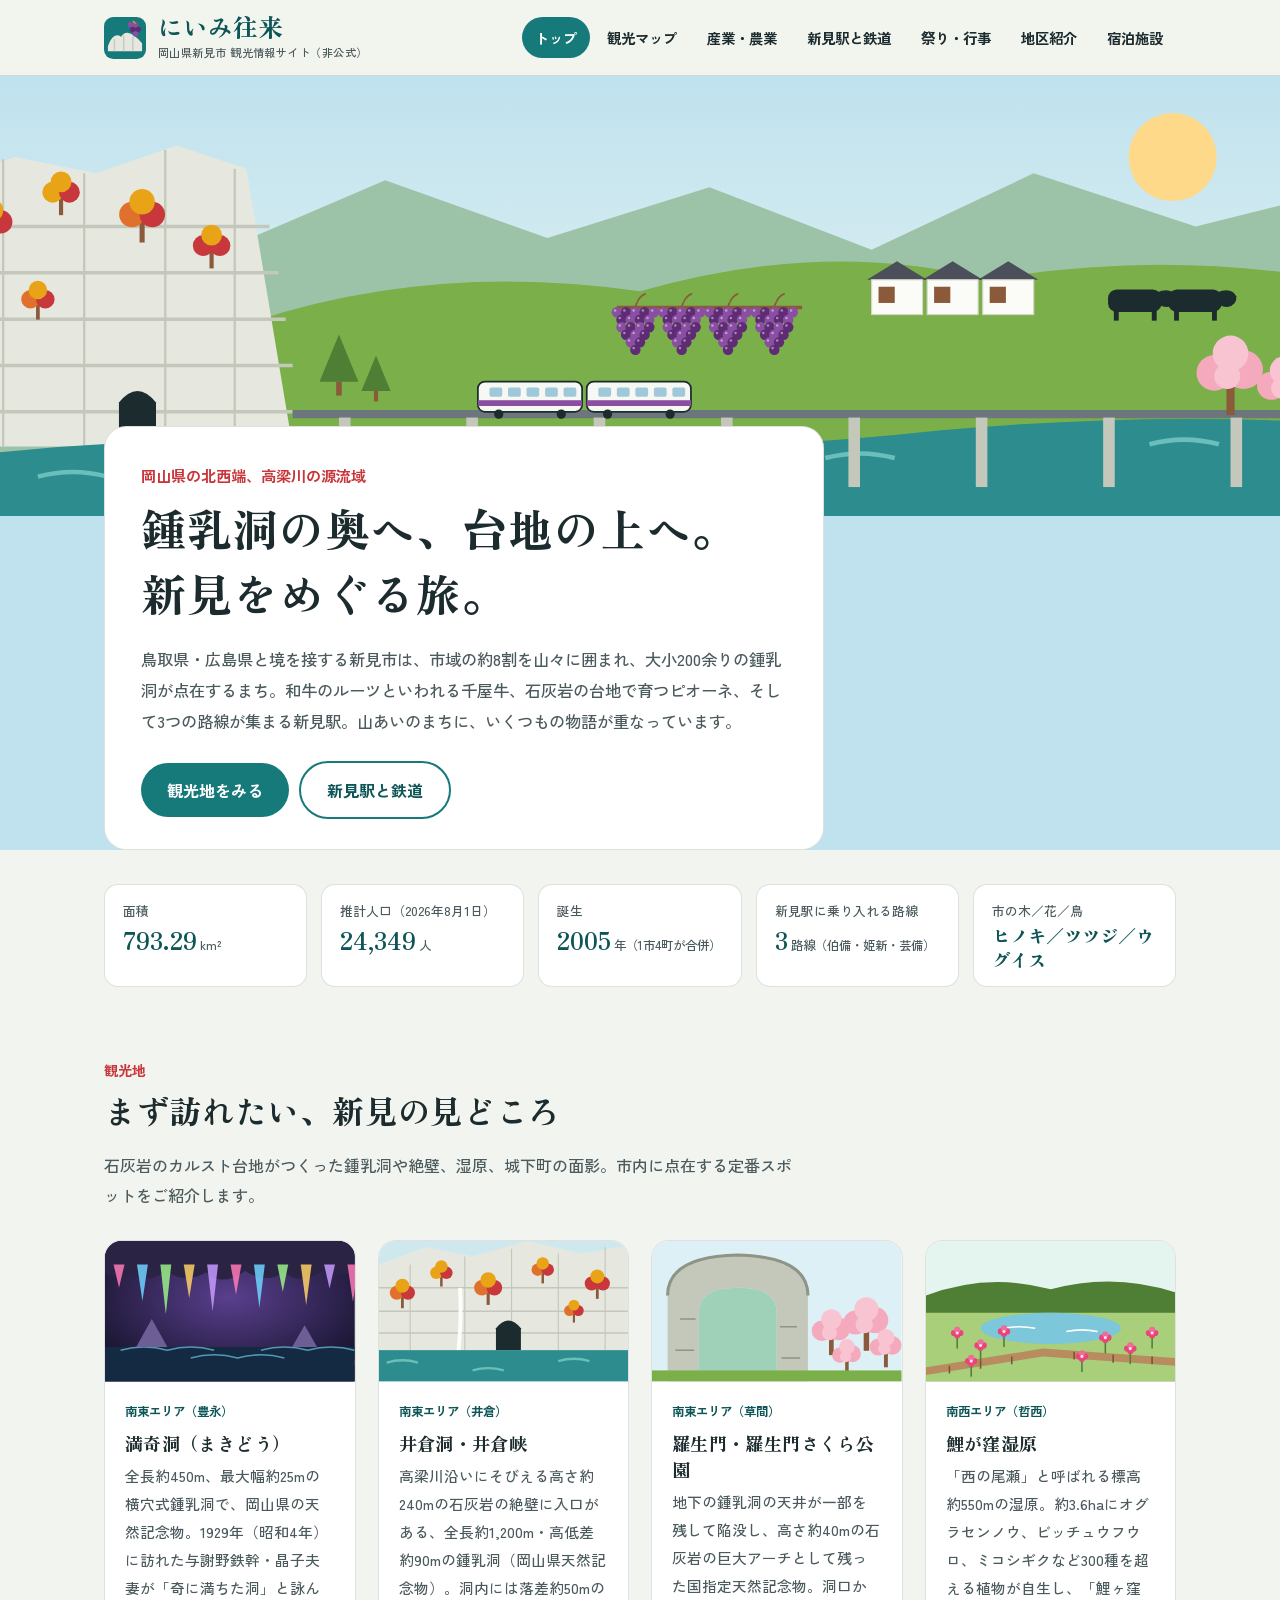
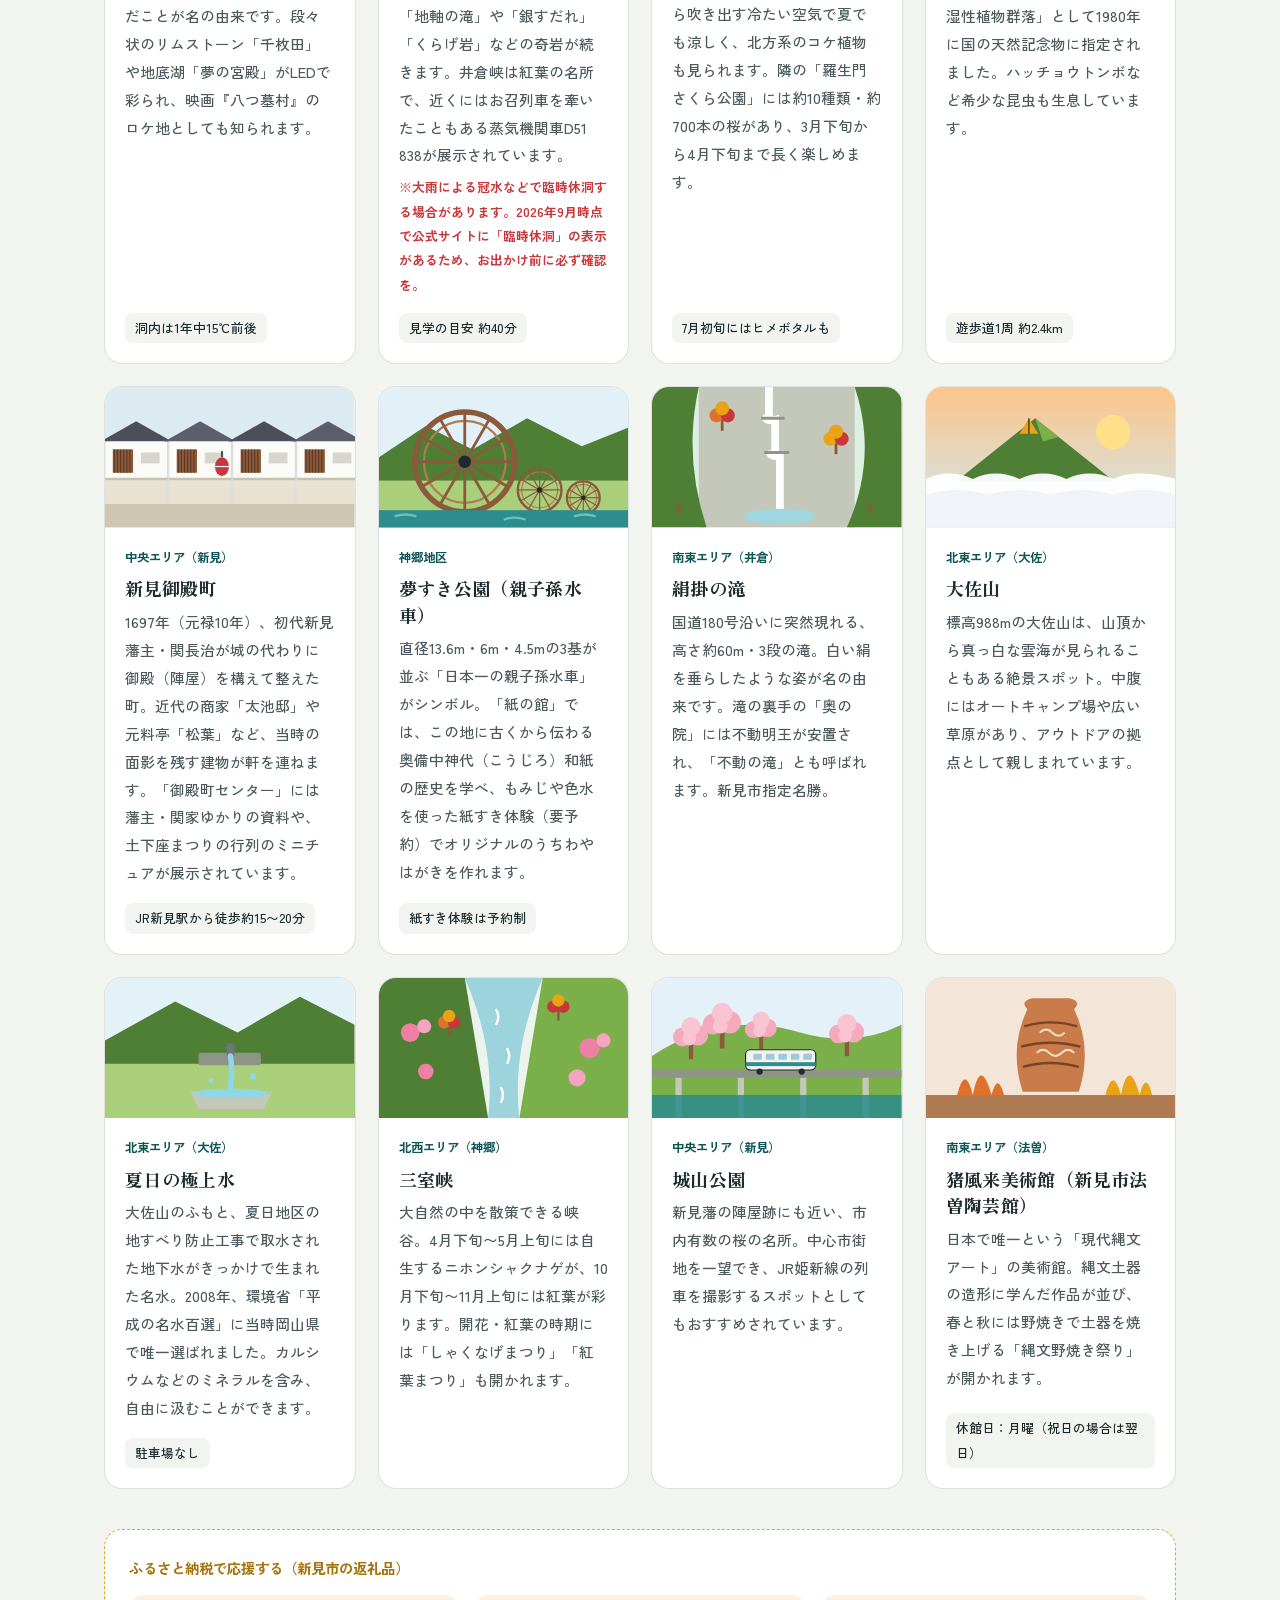
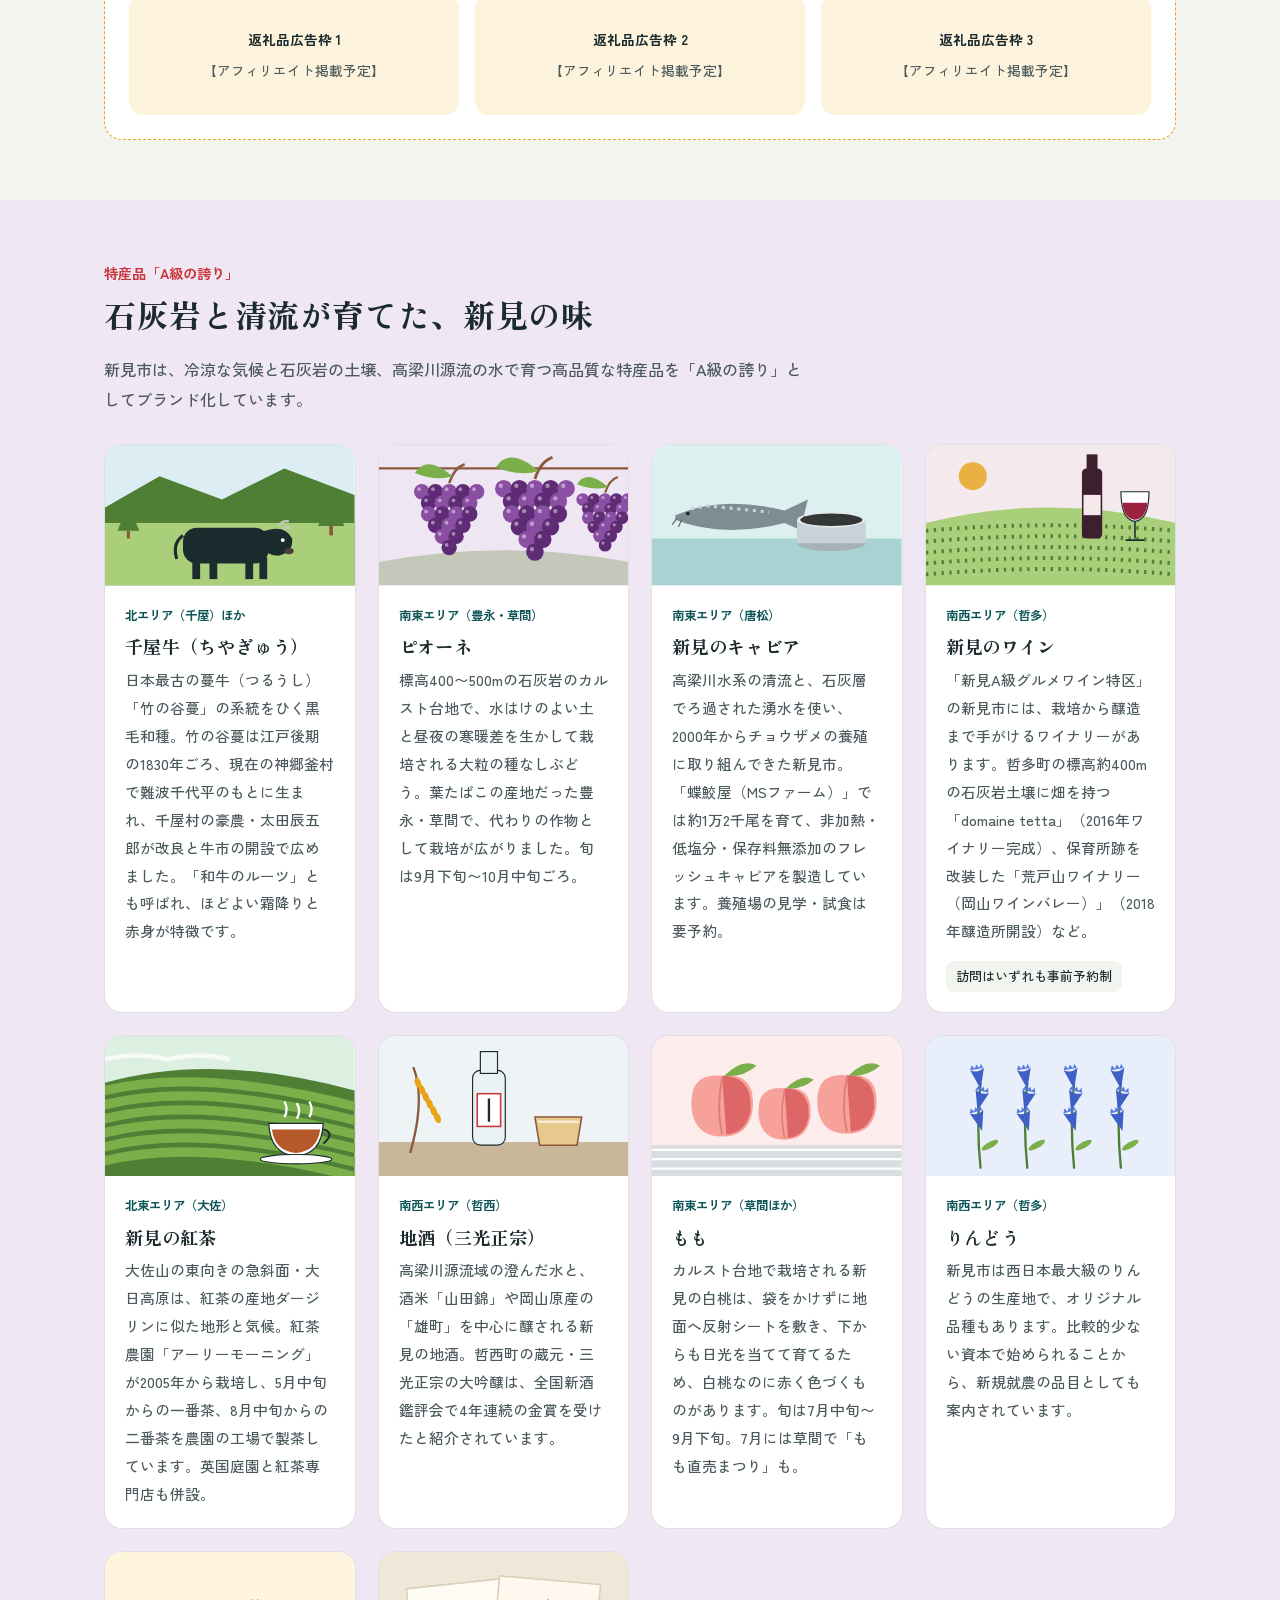
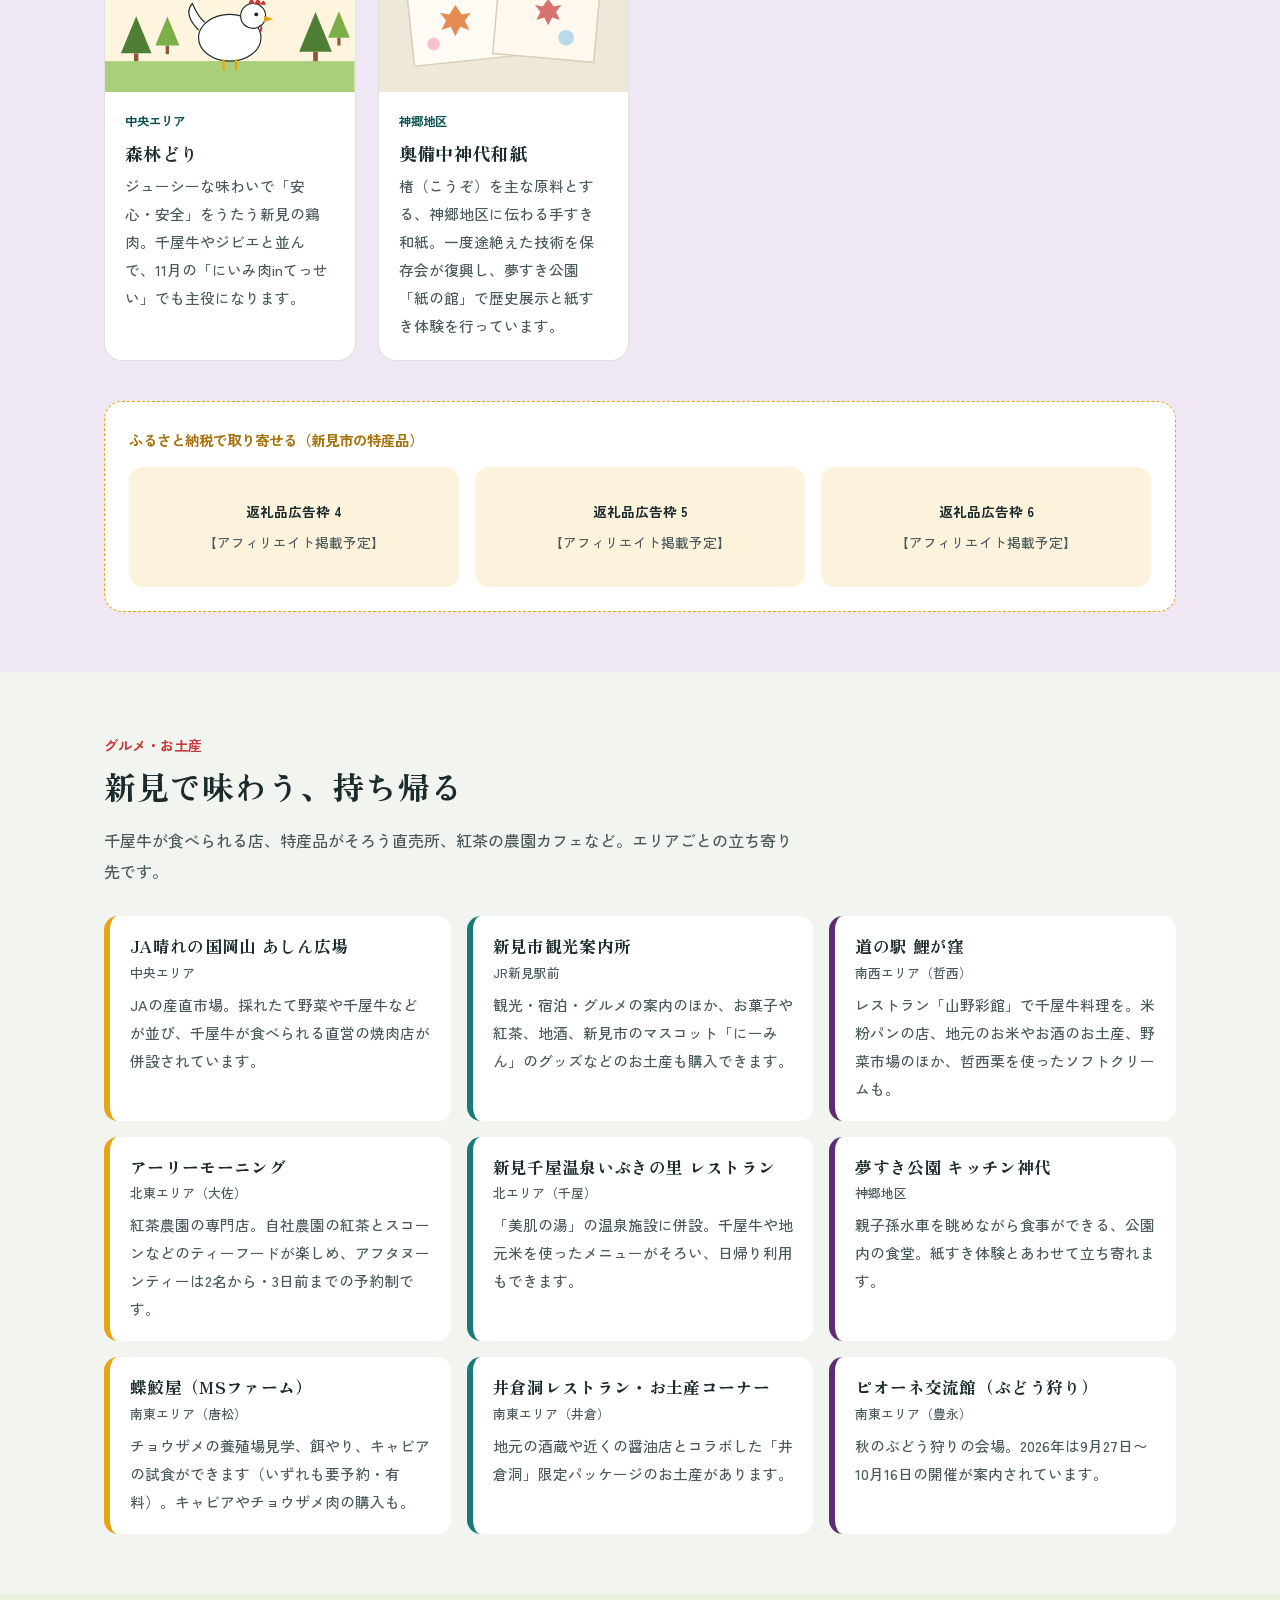
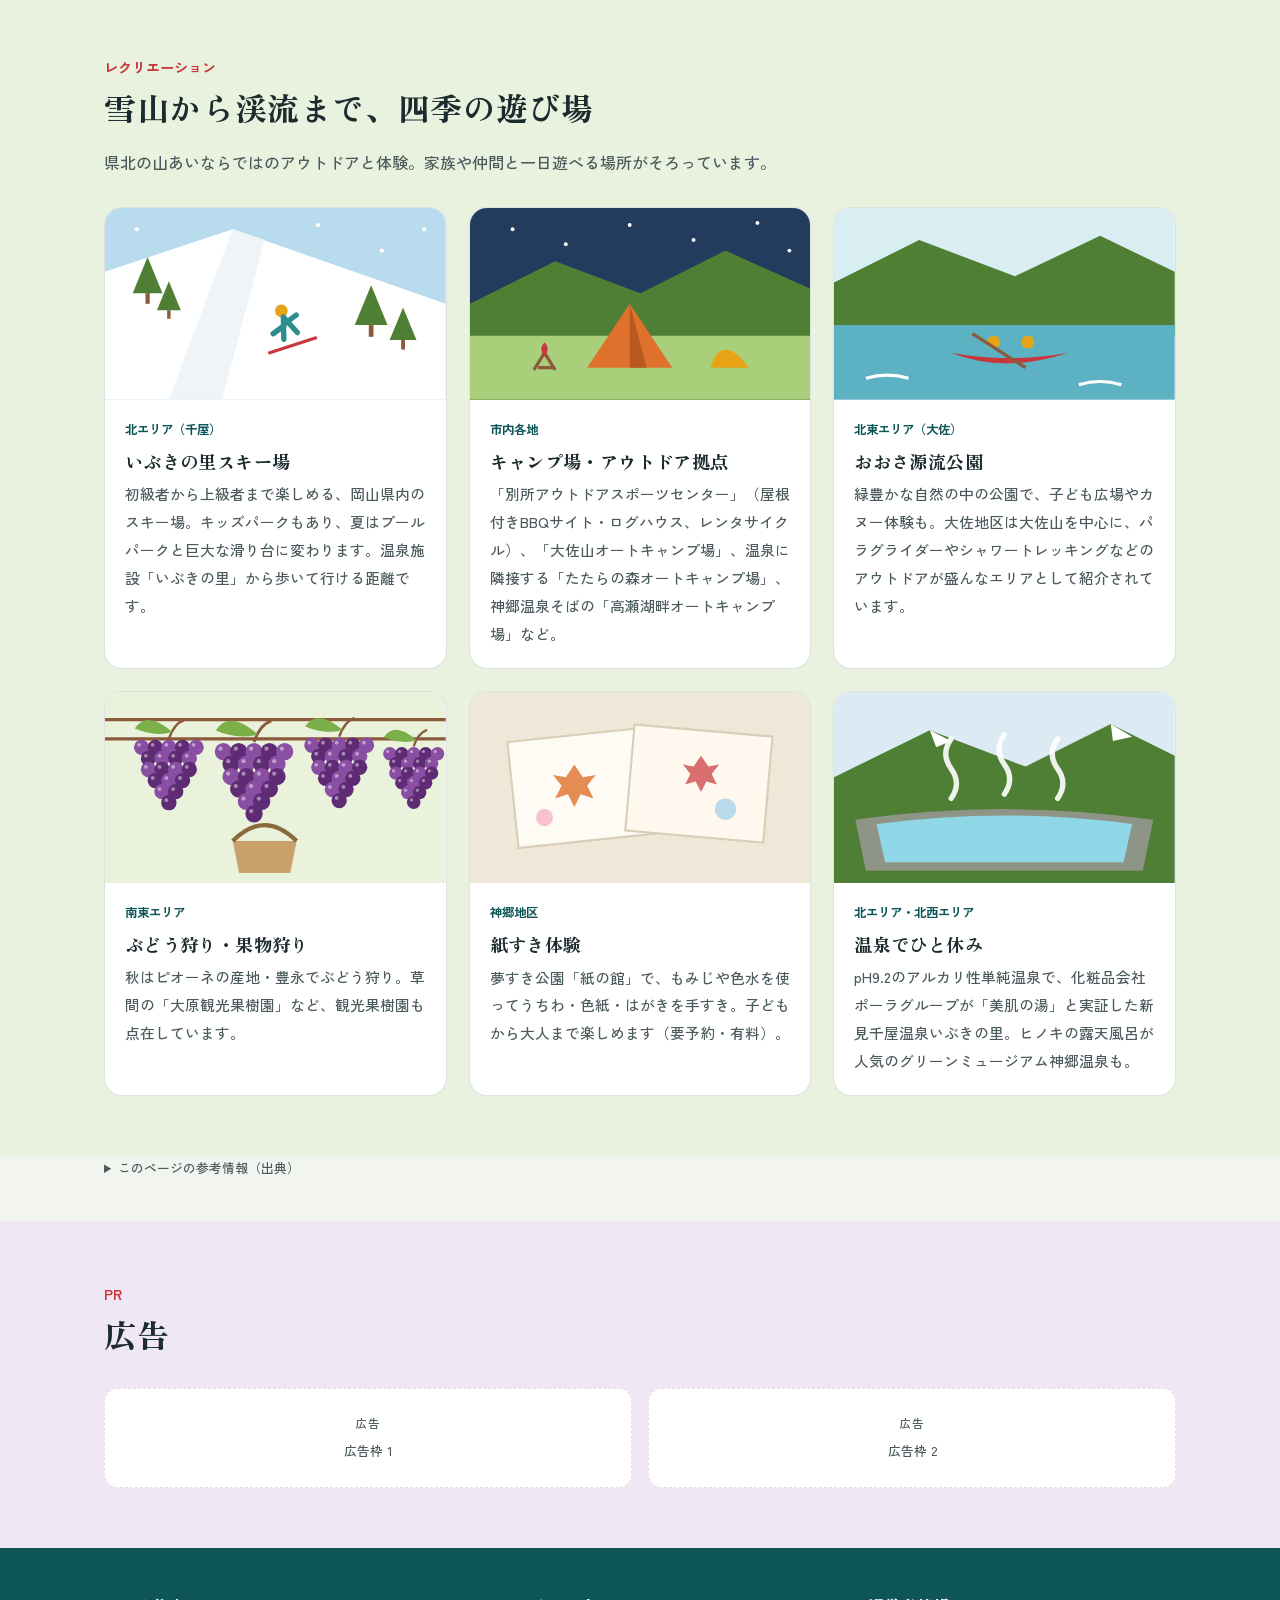
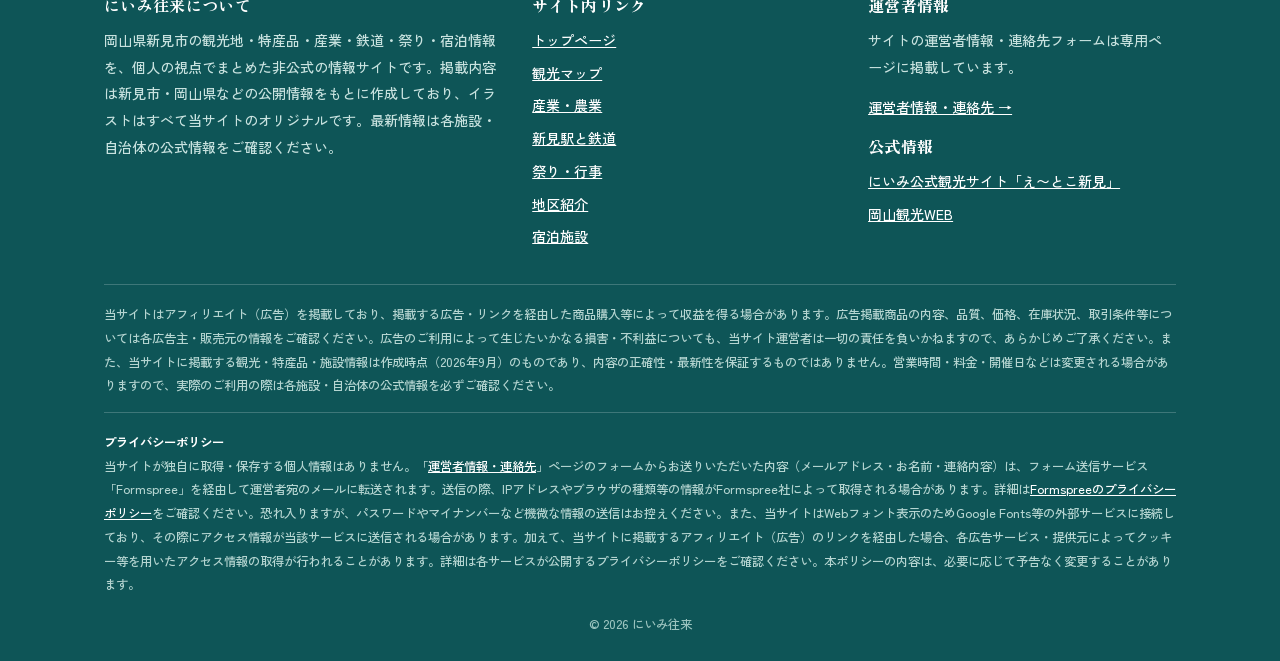
==== commit bb275d02: "Add files via upload" ====
--- a/index.html
+++ b/index.html
@@ -16,7 +16,7 @@
 <header class="site-header">
   <div class="wrap">
     <a class="brand" href="index.html"><svg class="brand-icon" aria-hidden="true" xmlns="http://www.w3.org/2000/svg" viewBox="0 0 64 64"><rect width="64" height="64" rx="14" fill="#16797A"/><path d="M6 44 Q14 22 26 30 Q36 14 58 40 V52 H6Z" fill="#E6E8E0"/><path d="M16 34 V52 M30 28 V52 M44 30 V52" stroke="#C4C8BB" stroke-width="2"/><circle cx="40" cy="12" r="4.2" fill="#8A4FA3"/><circle cx="48" cy="12" r="4.2" fill="#8A4FA3"/><circle cx="44" cy="19" r="4.2" fill="#5E2B74"/><circle cx="52" cy="19" r="4.2" fill="#5E2B74"/><circle cx="48" cy="26" r="4.2" fill="#8A4FA3"/><path d="M44 6 L48 10" stroke="#E8A317" stroke-width="2"/></svg><span><span class="brand-name">にいみ往来</span><span class="brand-sub">岡山県新見市 観光情報サイト（非公式）</span></span></a>
-    <nav class="main-nav" aria-label="サイト内メニュー"><a href="index.html" class="active">トップ</a><a href="sangyo.html">産業・農業</a><a href="eki.html">新見駅と鉄道</a><a href="matsuri.html">祭り・行事</a><a href="areas.html">地区紹介</a><a href="shukuhaku.html">宿泊施設</a></nav>
+    <nav class="main-nav" aria-label="サイト内メニュー"><a href="index.html" class="active">トップ</a><a href="chizu.html">観光マップ</a><a href="sangyo.html">産業・農業</a><a href="eki.html">新見駅と鉄道</a><a href="matsuri.html">祭り・行事</a><a href="areas.html">地区紹介</a><a href="shukuhaku.html">宿泊施設</a></nav>
   </div>
 </header>
 <main>
@@ -182,12 +182,12 @@
       </div>
       <div>
         <h4>サイト内リンク</h4>
-        <ul><li><a href="index.html">トップページ</a></li><li><a href="sangyo.html">産業・農業</a></li><li><a href="eki.html">新見駅と鉄道</a></li><li><a href="matsuri.html">祭り・行事</a></li><li><a href="areas.html">地区紹介</a></li><li><a href="shukuhaku.html">宿泊施設</a></li></ul>
+        <ul><li><a href="index.html">トップページ</a></li><li><a href="chizu.html">観光マップ</a></li><li><a href="sangyo.html">産業・農業</a></li><li><a href="eki.html">新見駅と鉄道</a></li><li><a href="matsuri.html">祭り・行事</a></li><li><a href="areas.html">地区紹介</a></li><li><a href="shukuhaku.html">宿泊施設</a></li></ul>
       </div>
       <div>
         <h4>運営者情報</h4>
-        <p>サイトの運営者情報・連絡先は専用ページに掲載しています。</p>
-        <ul><li><a href="unei.html">運営者情報・連絡先</a></li></ul>
+        <p>サイトの運営者情報・連絡先フォームは専用ページに掲載しています。</p>
+        <ul><li><a href="unei.html">運営者情報・連絡先 &rarr;</a></li></ul>
         <h4 style="margin-top:14px;">公式情報</h4>
         <ul>
           <li><a href="https://www.city.niimi.okayama.jp/kanko/" target="_blank" rel="noopener">にいみ公式観光サイト「え〜とこ新見」</a></li>
@@ -198,8 +198,22 @@
     <div class="disclaimer">
       当サイトはアフィリエイト（広告）を掲載しており、掲載する広告・リンクを経由した商品購入等によって収益を得る場合があります。広告掲載商品の内容、品質、価格、在庫状況、取引条件等については各広告主・販売元の情報をご確認ください。広告のご利用によって生じたいかなる損害・不利益についても、当サイト運営者は一切の責任を負いかねますので、あらかじめご了承ください。また、当サイトに掲載する観光・特産品・施設情報は作成時点（2026年9月）のものであり、内容の正確性・最新性を保証するものではありません。営業時間・料金・開催日などは変更される場合がありますので、実際のご利用の際は各施設・自治体の公式情報を必ずご確認ください。
     </div>
-    <p class="copyright">© にいみ往来（非公式ファンサイト）</p>
+    <div class="disclaimer" style="margin-top:14px;">
+      <strong style="color:#fff;">プライバシーポリシー</strong><br>
+      当サイトが独自に取得・保存する個人情報はありません。「<a href="unei.html">運営者情報・連絡先</a>」ページのフォームからお送りいただいた内容（メールアドレス・お名前・連絡内容）は、フォーム送信サービス「Formspree」を経由して運営者宛のメールに転送されます。送信の際、IPアドレスやブラウザの種類等の情報がFormspree社によって取得される場合があります。詳細は<a href="https://formspree.io/legal/privacy-policy/" target="_blank" rel="noopener noreferrer">Formspreeのプライバシーポリシー</a>をご確認ください。恐れ入りますが、パスワードやマイナンバーなど機微な情報の送信はお控えください。また、当サイトはWebフォント表示のためGoogle Fonts等の外部サービスに接続しており、その際にアクセス情報が当該サービスに送信される場合があります。加えて、当サイトに掲載するアフィリエイト（広告）のリンクを経由した場合、各広告サービス・提供元によってクッキー等を用いたアクセス情報の取得が行われることがあります。詳細は各サービスが公開するプライバシーポリシーをご確認ください。本ポリシーの内容は、必要に応じて予告なく変更することがあります。
+    </div>
+    <div class="copyright"><span id="copyright-text">© 2026 にいみ往来</span></div>
   </div>
 </footer>
+
+<script>
+(function(){
+  var startYear = 2026;
+  var currentYear = new Date().getFullYear();
+  var yearText = currentYear > startYear ? (startYear + '-' + currentYear) : String(startYear);
+  var el = document.getElementById('copyright-text');
+  if (el) { el.textContent = '© ' + yearText + ' にいみ往来'; }
+})();
+</script>
 </body>
 </html>
--- a/style.css
+++ b/style.css
@@ -227,8 +227,46 @@
 .disclaimer{border-top:1px solid rgba(255,255,255,.2); padding-top:18px; font-size:.78rem; color:#B5D5D1; line-height:1.9;}
 .copyright{margin-top:16px; font-size:.78rem; color:#9CC4BF; text-align:center;}
 
-/* ---------- operator page ---------- */
-.op-card{max-width:680px; margin:0 auto; background:#fff; border-radius:18px; padding:32px 30px; border:1px solid var(--line);}
+/* ---------- operator page（まにわ往来と同形式） ---------- */
+.op-card{max-width:640px; margin:0 auto; background:var(--river-deep); color:#E3F1EF; border-radius:18px; padding:32px 28px;}
+.op-card h1{color:#fff; font-size:1.4rem; margin-bottom:16px;}
+.op-card a{color:#fff;}
+.footer-op-table{width:100%; border-collapse:collapse; font-size:.9rem;}
+.footer-op-table th{text-align:left; color:#9CC4BF; font-weight:500; padding:6px 12px 6px 0; vertical-align:top; white-space:nowrap;}
+.footer-op-table td{padding:6px 0; color:#fff;}
+.footer-contact{margin-top:22px;}
+.footer-contact h5{color:#fff; font-size:1rem; margin:0 0 10px; font-family:'Zen Antique Soft',serif; font-weight:400;}
+.footer-contact label{display:block; font-size:.82rem; color:#C8E2DF; margin-bottom:12px;}
+.footer-contact input, .footer-contact textarea{display:block; width:100%; margin-top:4px; padding:9px 11px; border-radius:8px; border:1px solid rgba(255,255,255,.3); background:rgba(255,255,255,.08); color:#fff; font-family:inherit; font-size:.9rem;}
+.footer-contact textarea{min-height:90px; resize:vertical;}
+.footer-contact input:focus, .footer-contact textarea:focus{outline:2px solid var(--gold); outline-offset:1px;}
+.footer-contact button{margin-top:2px; padding:10px 26px; border-radius:999px; border:none; background:var(--gold); color:var(--ink); font-weight:700; font-size:.9rem; cursor:pointer; font-family:inherit;}
+.footer-contact button:hover{background:#F2B93A;}
+.fs-privacy-link{display:block; margin-top:12px; font-size:.74rem; line-height:1.7; color:#9CC4BF;}
+
+/* ---------- map page ---------- */
+.map-filters{display:flex; flex-wrap:wrap; gap:8px; margin-bottom:14px;}
+.f-btn{display:inline-flex; align-items:center; gap:8px; padding:7px 14px; border-radius:999px; border:1px solid var(--line); background:#fff; font:inherit; font-size:.85rem; font-weight:700; color:var(--ink); cursor:pointer;}
+.f-btn[aria-pressed="false"]{opacity:.45; text-decoration:line-through;}
+.f-btn .dot{width:12px; height:12px; border-radius:50%; display:inline-block;}
+.map-box{height:clamp(420px,62vh,640px); border-radius:18px; border:1px solid var(--line); overflow:hidden; background:var(--limestone-deep); z-index:1;}
+.map-note{font-size:.78rem; color:var(--ink-sub); margin-top:8px;}
+.map-fallback{padding:40px 20px; text-align:center; color:var(--ink-sub);}
+.pin{background:none; border:none;}
+.pin-dot{display:flex; align-items:center; justify-content:center; width:28px; height:28px; border-radius:50%; color:#fff; font-weight:700; font-size:13px; border:3px solid #fff; box-shadow:0 1px 4px rgba(0,0,0,.35); font-family:'Zen Kaku Gothic New',sans-serif;}
+.pin-dot.big{width:34px; height:34px; font-size:15px;}
+.pop strong{display:block; font-size:1rem; margin-bottom:2px;}
+.pop span{font-size:.75rem; color:var(--ink-sub);}
+.pop p{margin:6px 0 0; font-size:.82rem; line-height:1.6;}
+.pop .pn{color:var(--maple);}
+.pop a{display:inline-block; margin-top:8px; font-weight:700;}
+.schem-wrap{background:#fff; border-radius:18px; border:1px solid var(--line); padding:10px; overflow-x:auto;}
+.schem{min-width:560px; width:100%; height:auto;}
+table.access td{font-size:.86rem;}
+table.access th small{font-weight:500; color:var(--ink-sub);}
+.num{display:inline-flex; align-items:center; justify-content:center; width:22px; height:22px; border-radius:50%; color:#fff; font-size:.75rem; margin-right:6px;}
+table.access tr:first-child th{background:var(--river); color:#fff;}
+table.access th{white-space:normal; min-width:150px;}
 
 @media (max-width:820px){
   .hero-copy{margin:-50px 12px 0; padding:24px 22px;}
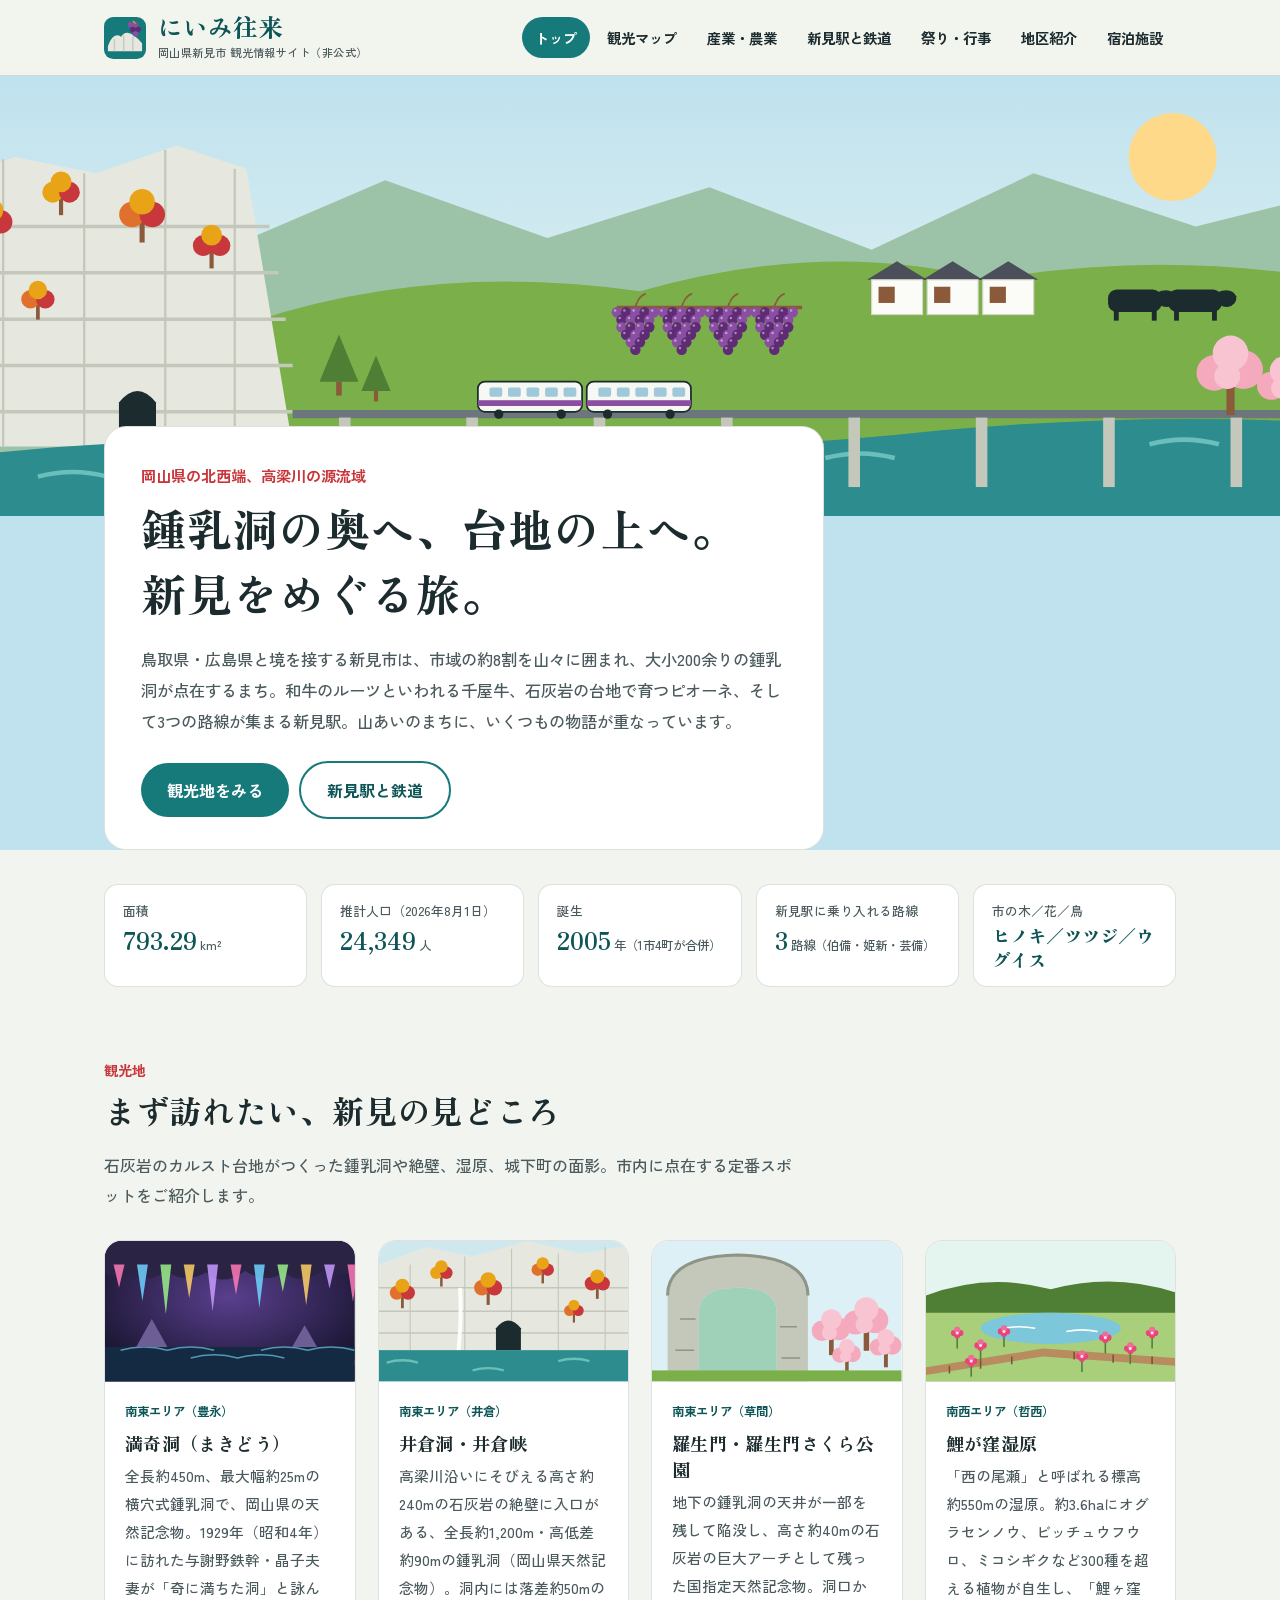
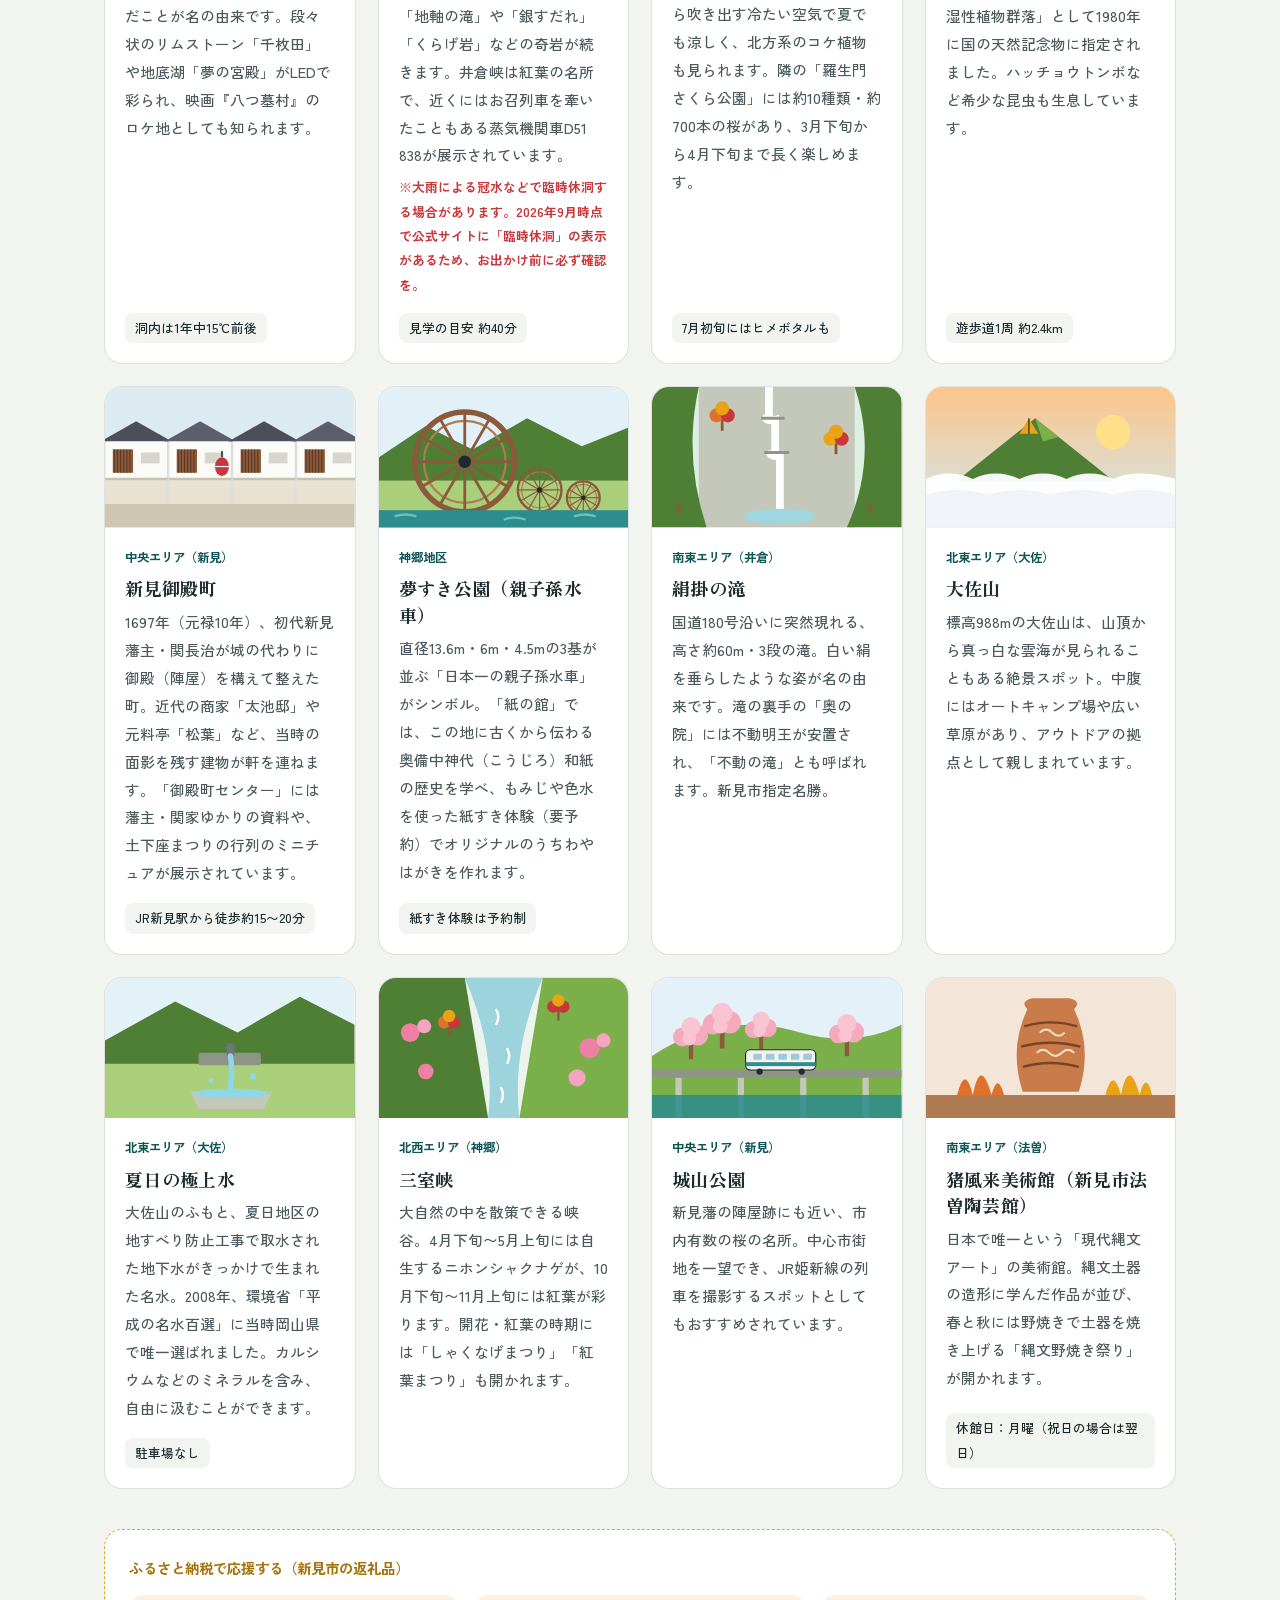
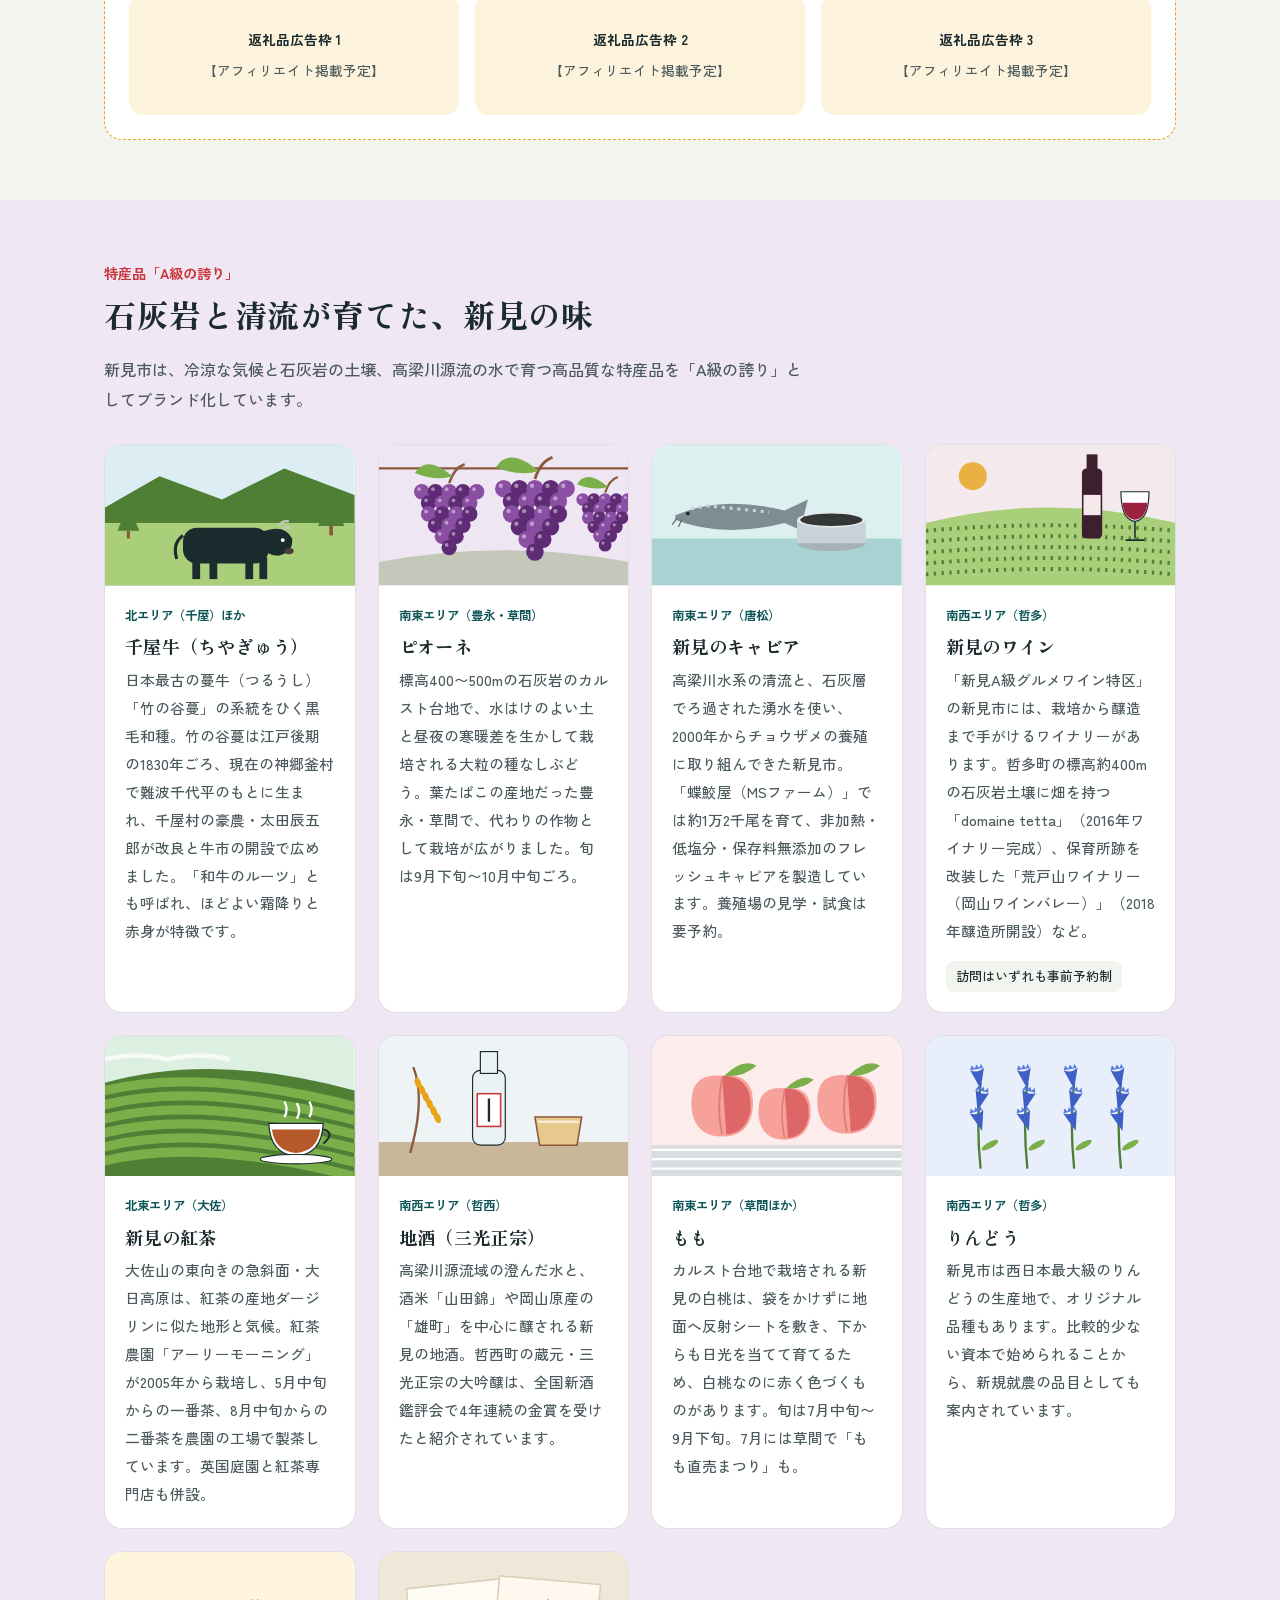
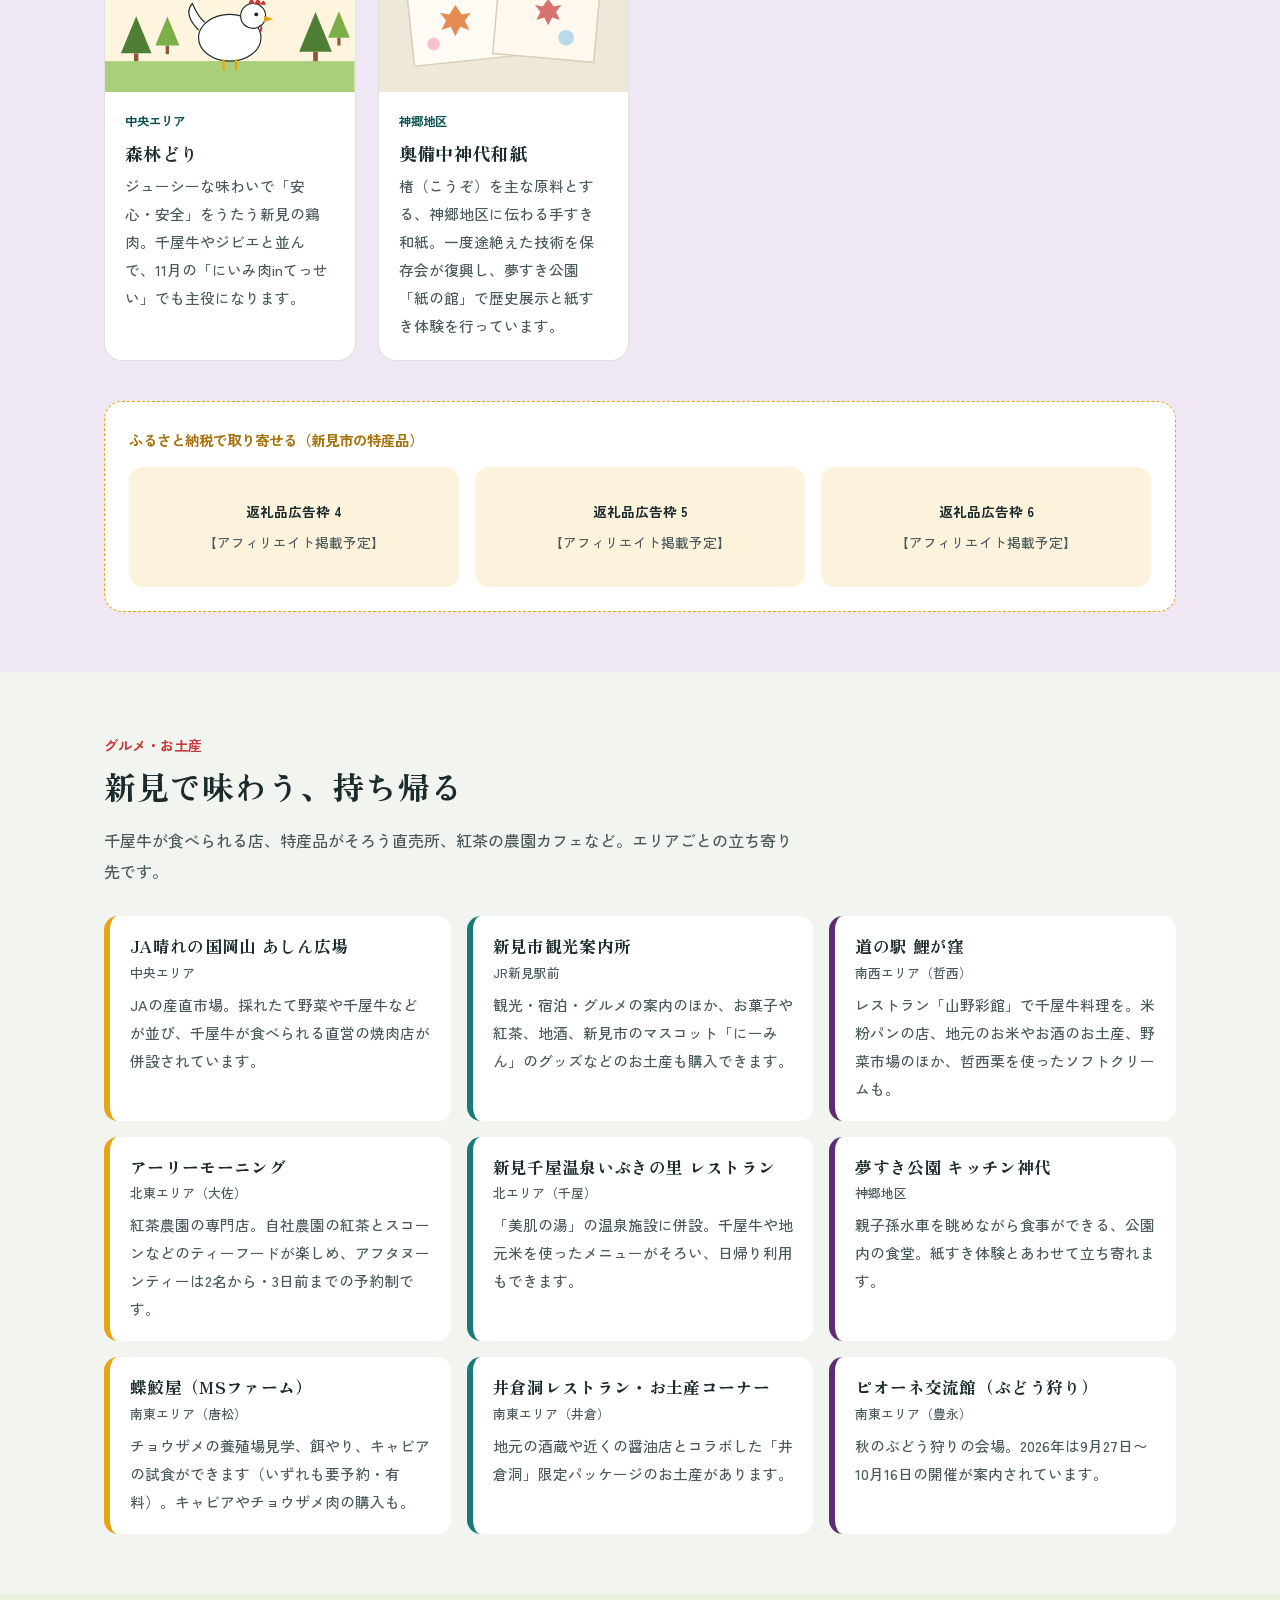
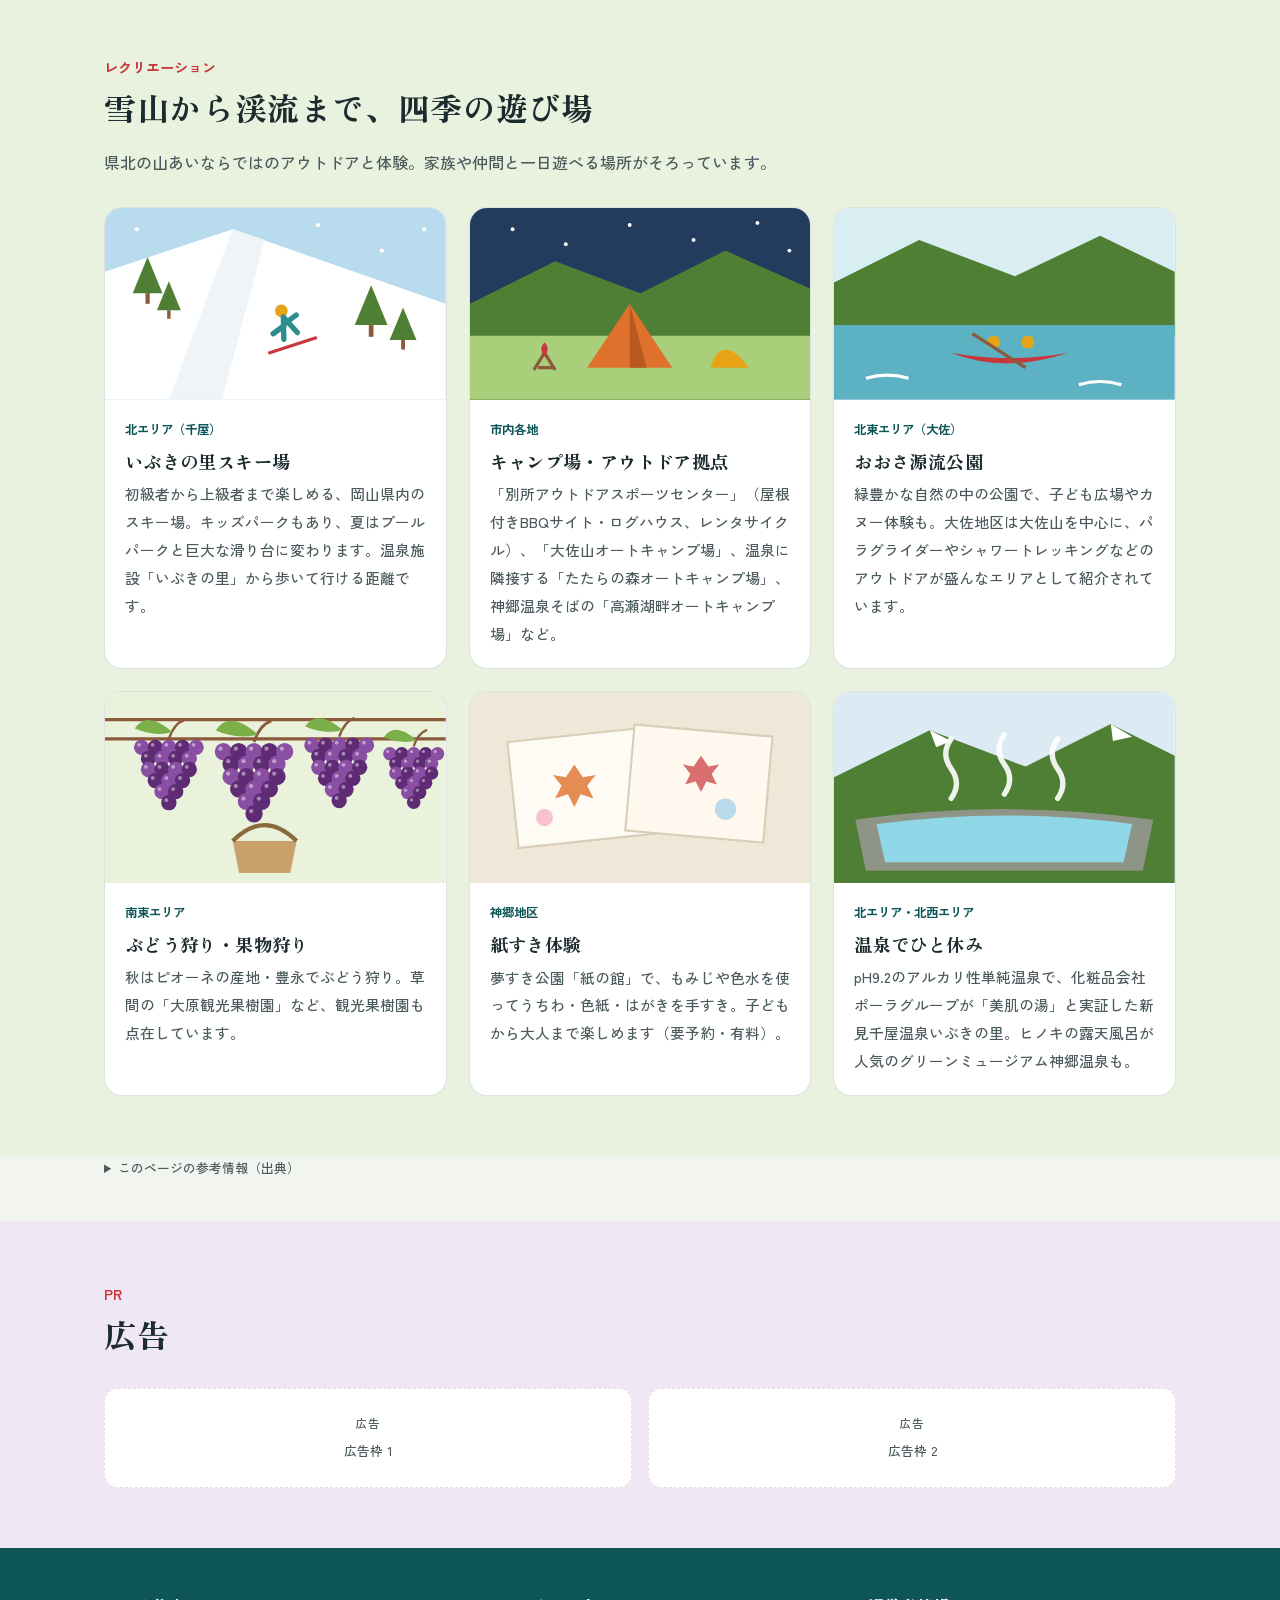
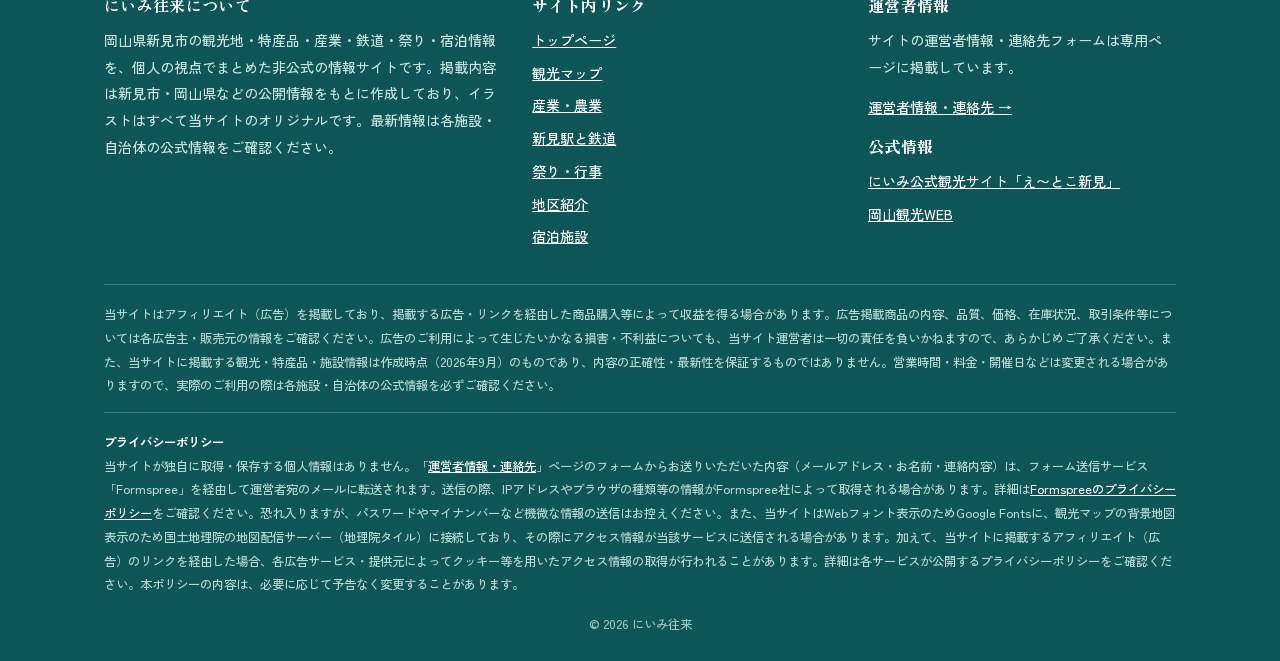
==== commit 1860e54c: "Add files via upload" ====
--- a/index.html
+++ b/index.html
@@ -200,7 +200,7 @@
     </div>
     <div class="disclaimer" style="margin-top:14px;">
       <strong style="color:#fff;">プライバシーポリシー</strong><br>
-      当サイトが独自に取得・保存する個人情報はありません。「<a href="unei.html">運営者情報・連絡先</a>」ページのフォームからお送りいただいた内容（メールアドレス・お名前・連絡内容）は、フォーム送信サービス「Formspree」を経由して運営者宛のメールに転送されます。送信の際、IPアドレスやブラウザの種類等の情報がFormspree社によって取得される場合があります。詳細は<a href="https://formspree.io/legal/privacy-policy/" target="_blank" rel="noopener noreferrer">Formspreeのプライバシーポリシー</a>をご確認ください。恐れ入りますが、パスワードやマイナンバーなど機微な情報の送信はお控えください。また、当サイトはWebフォント表示のためGoogle Fonts等の外部サービスに接続しており、その際にアクセス情報が当該サービスに送信される場合があります。加えて、当サイトに掲載するアフィリエイト（広告）のリンクを経由した場合、各広告サービス・提供元によってクッキー等を用いたアクセス情報の取得が行われることがあります。詳細は各サービスが公開するプライバシーポリシーをご確認ください。本ポリシーの内容は、必要に応じて予告なく変更することがあります。
+      当サイトが独自に取得・保存する個人情報はありません。「<a href="unei.html">運営者情報・連絡先</a>」ページのフォームからお送りいただいた内容（メールアドレス・お名前・連絡内容）は、フォーム送信サービス「Formspree」を経由して運営者宛のメールに転送されます。送信の際、IPアドレスやブラウザの種類等の情報がFormspree社によって取得される場合があります。詳細は<a href="https://formspree.io/legal/privacy-policy/" target="_blank" rel="noopener noreferrer">Formspreeのプライバシーポリシー</a>をご確認ください。恐れ入りますが、パスワードやマイナンバーなど機微な情報の送信はお控えください。また、当サイトはWebフォント表示のためGoogle Fontsに、観光マップの背景地図表示のため国土地理院の地図配信サーバー（地理院タイル）に接続しており、その際にアクセス情報が当該サービスに送信される場合があります。加えて、当サイトに掲載するアフィリエイト（広告）のリンクを経由した場合、各広告サービス・提供元によってクッキー等を用いたアクセス情報の取得が行われることがあります。詳細は各サービスが公開するプライバシーポリシーをご確認ください。本ポリシーの内容は、必要に応じて予告なく変更することがあります。
     </div>
     <div class="copyright"><span id="copyright-text">© 2026 にいみ往来</span></div>
   </div>
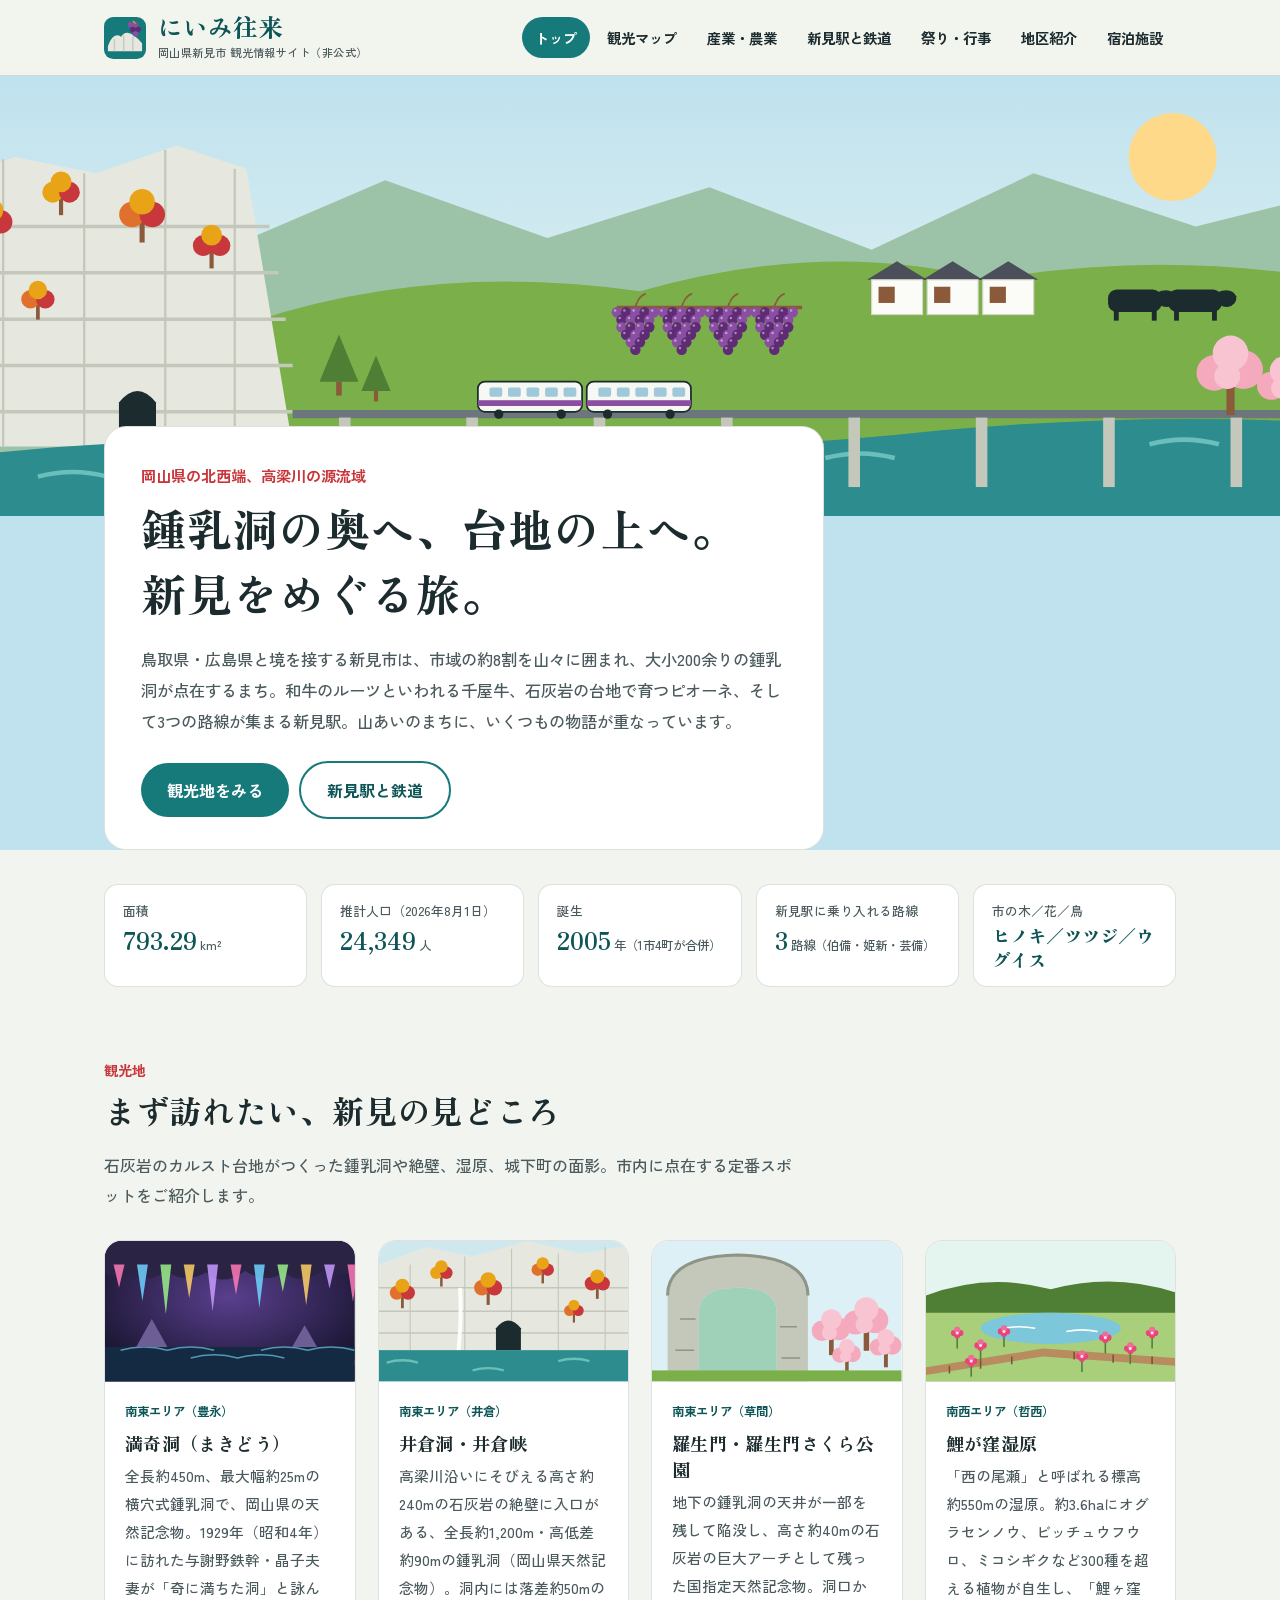
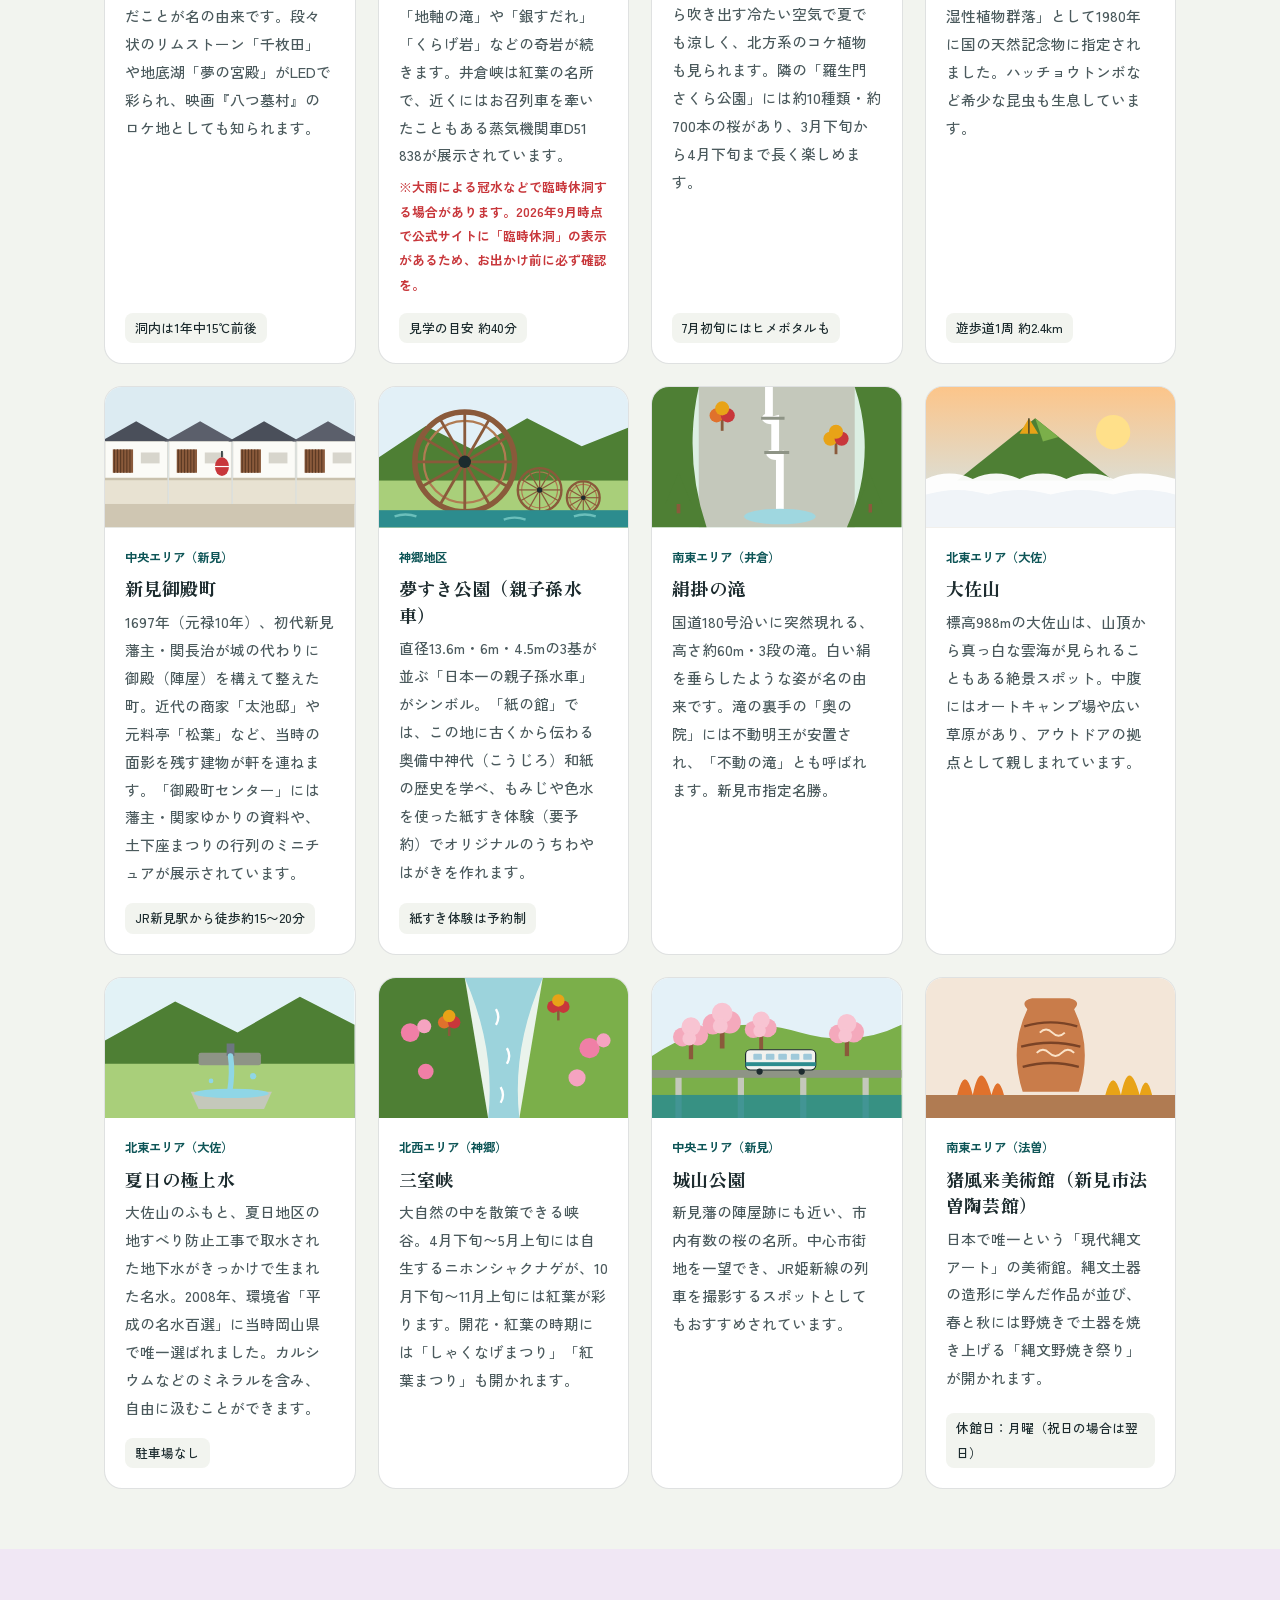
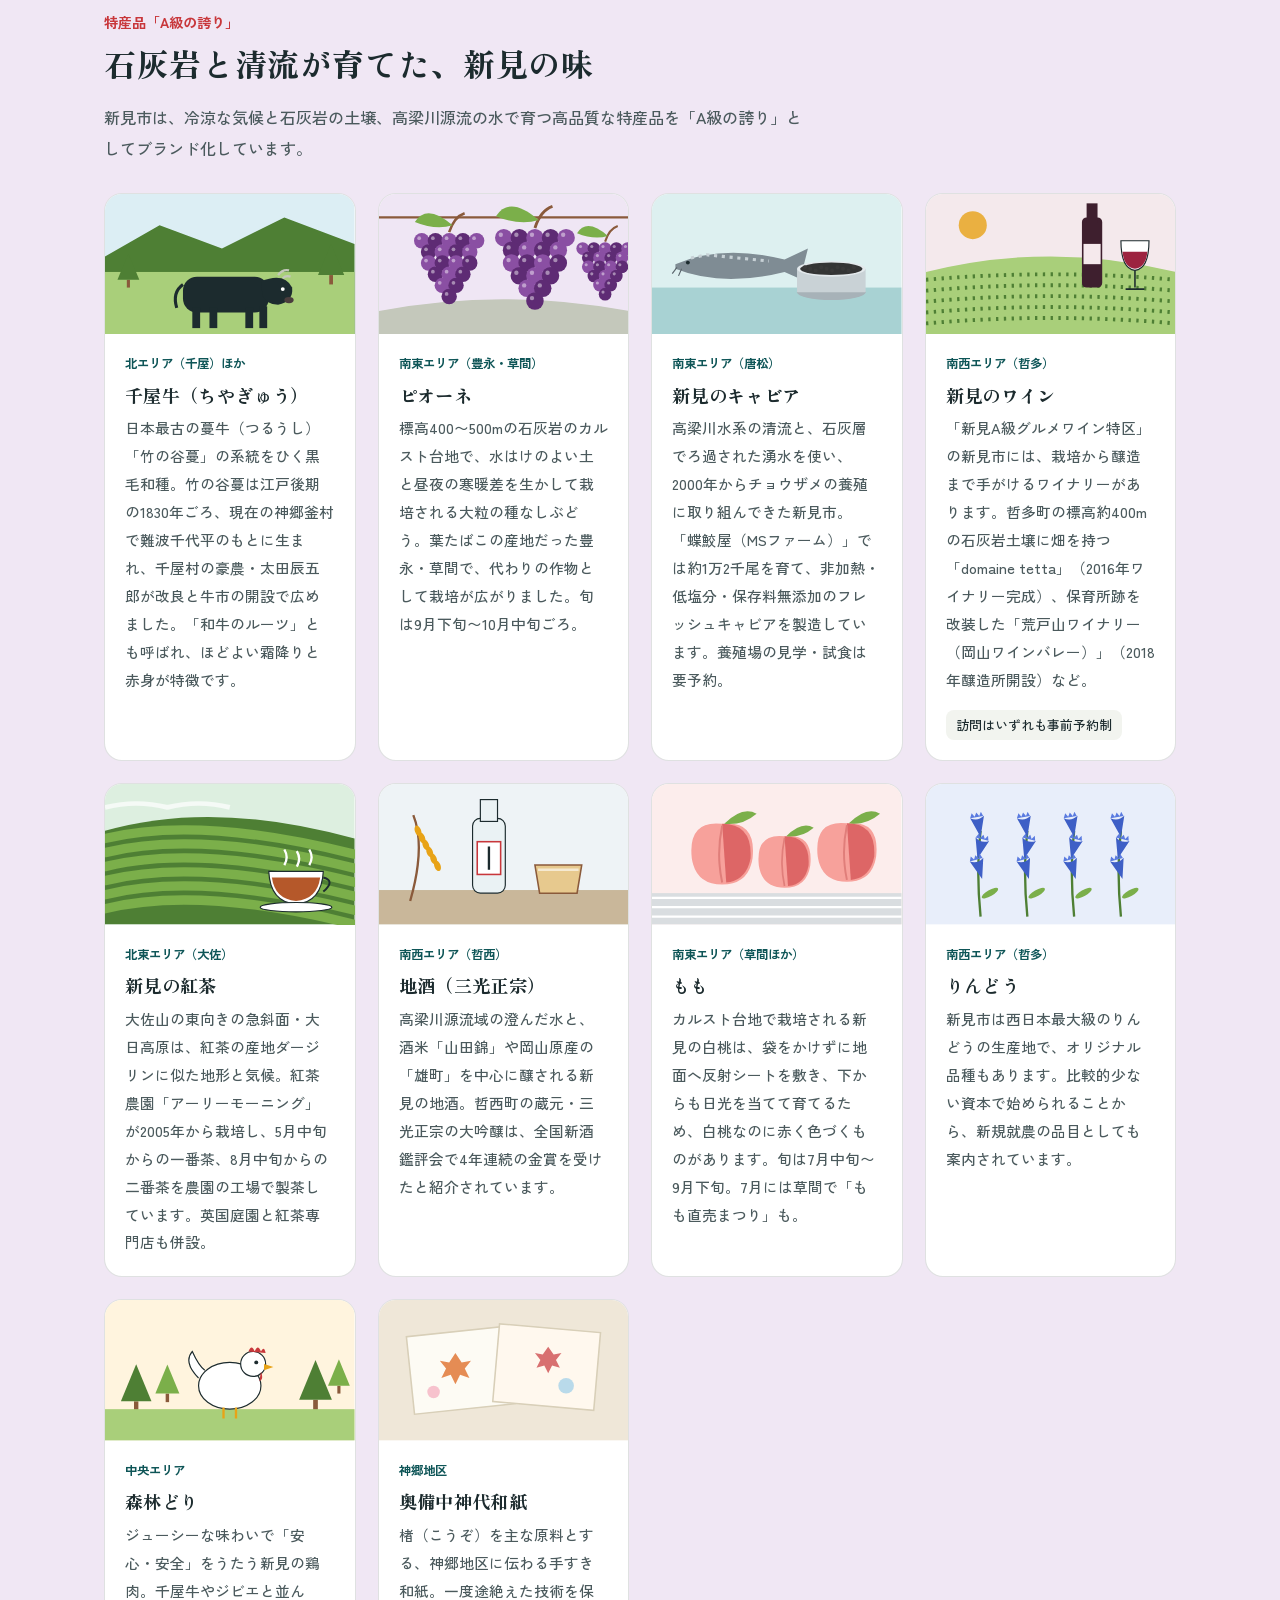
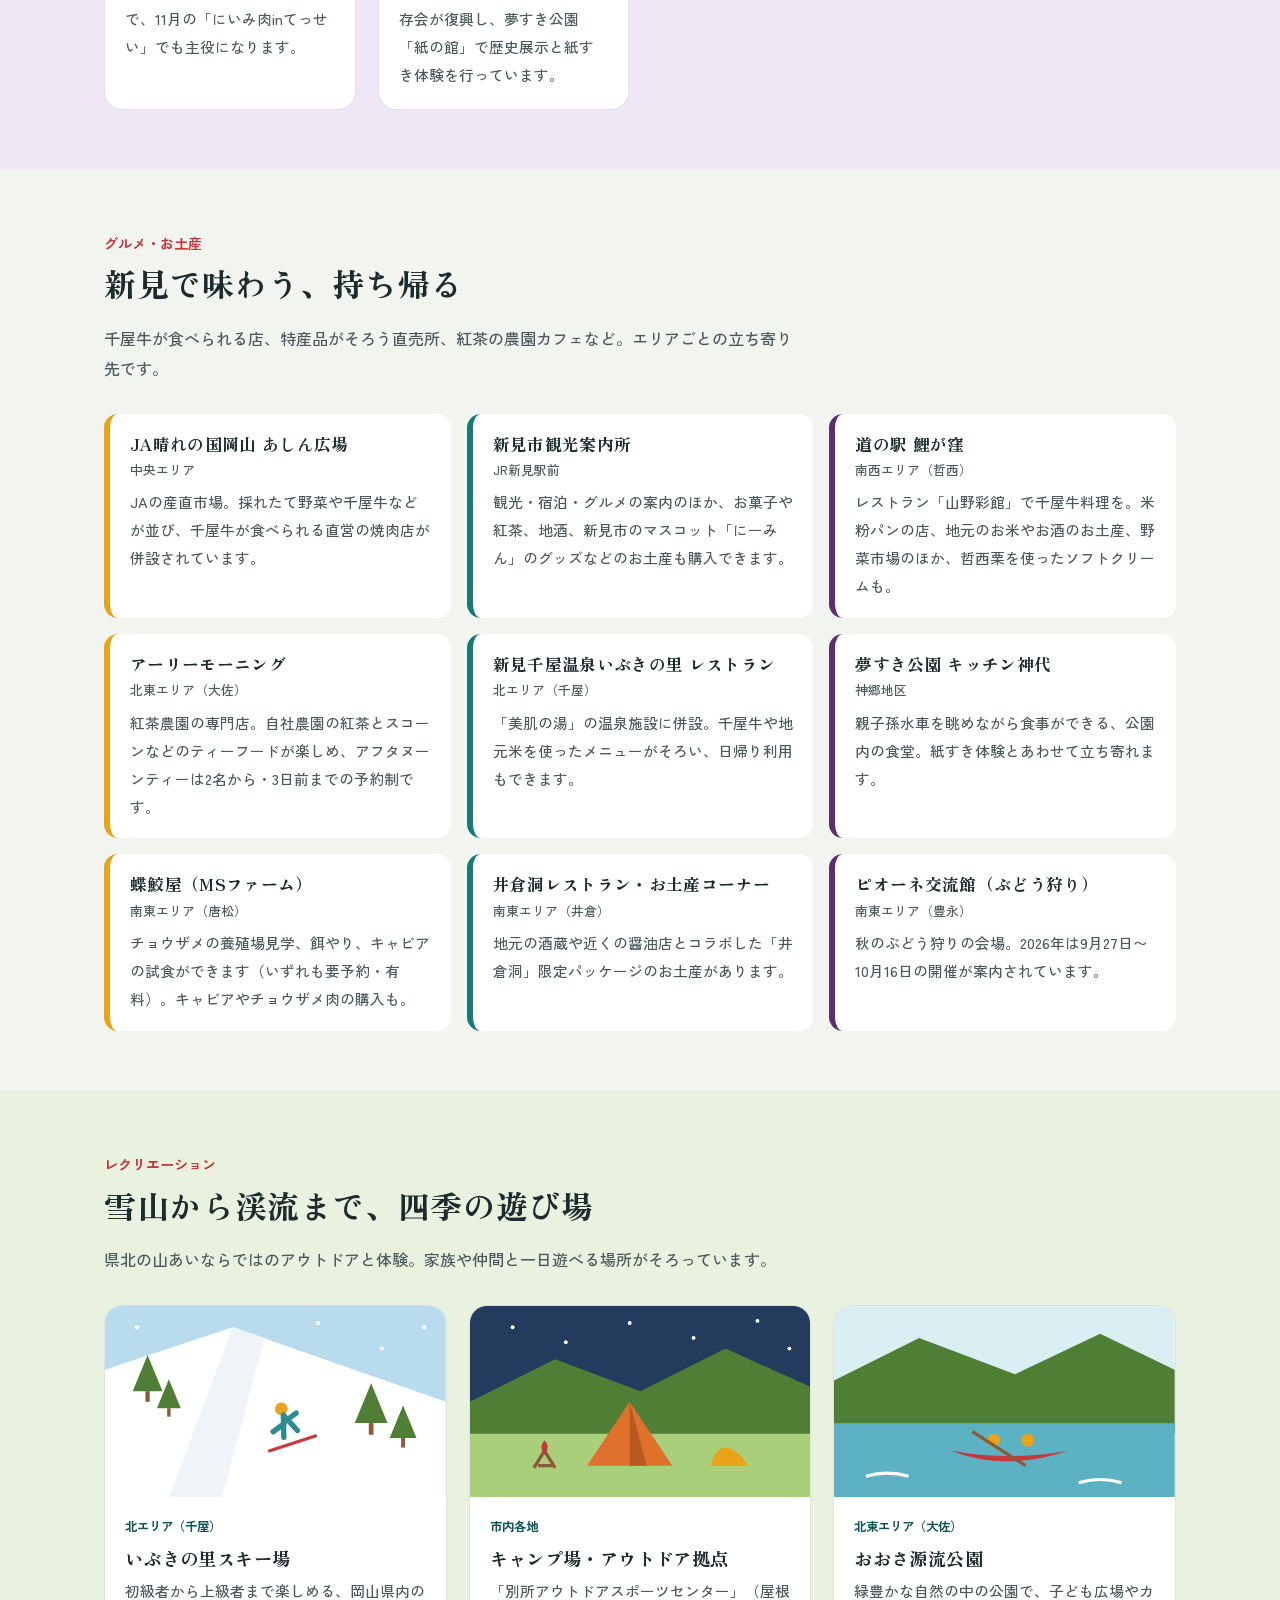
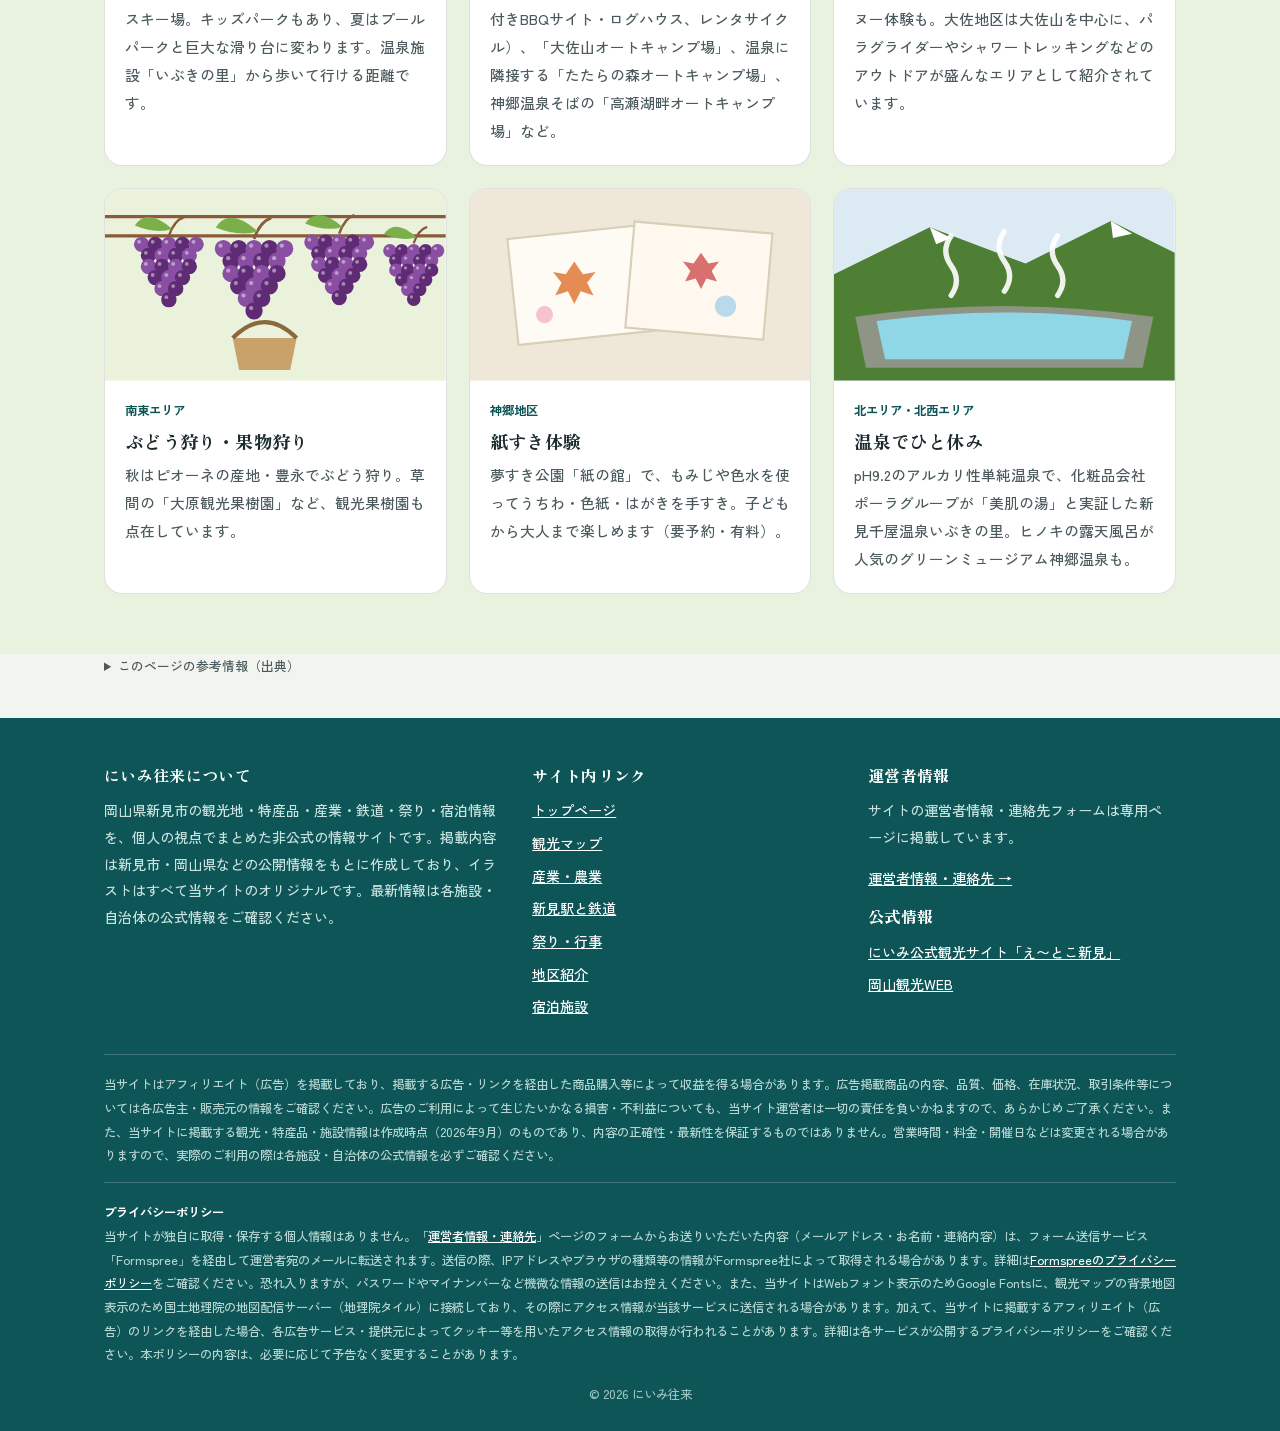
==== commit e0c4a725: "Add files via upload" ====
--- a/index.html
+++ b/index.html
@@ -69,15 +69,11 @@
       <article class="card"><svg class="art" viewBox="0 0 320 180" role="img" aria-label="縄文土器と野焼きの炎のイラスト" xmlns="http://www.w3.org/2000/svg" preserveAspectRatio="xMidYMid slice"><rect width="320" height="180" fill="#F3E6D8"/><path d="M0 150 H320 V180 H0Z" fill="#B07B52"/><path d="M130 40 Q120 30 136 26 H184 Q200 30 190 40 Q214 90 196 146 H124 Q106 90 130 40Z" fill="#C97C4A"/><path d="M126 62 Q160 52 194 62 M122 88 Q160 78 198 88 M124 114 Q160 104 196 114" stroke="#7A4326" stroke-width="3" fill="none"/><path d="M146 70 q8 -8 16 0 q8 8 16 0 M142 96 q8 -8 16 0 q8 8 16 0 q8 -8 16 0" stroke="#FBE3C8" stroke-width="2.5" fill="none"/><path d="M40 150 Q50 110 60 150 Q70 100 84 150 Q92 120 100 150Z" fill="#E0712C"/><path d="M230 150 Q240 112 250 150 Q260 100 274 150 Q282 118 290 150Z" fill="#E8A317"/></svg><div class="card-body"><span class="place">南東エリア（法曽）</span><h3>猪風来美術館（新見市法曽陶芸館）</h3><p>日本で唯一という「現代縄文アート」の美術館。縄文土器の造形に学んだ作品が並び、春と秋には野焼きで土器を焼き上げる「縄文野焼き祭り」が開かれます。</p><div class="note"><span>休館日：月曜（祝日の場合は翌日）</span></div></div></article>
     </div>
     
-    <div class="furusato-block">
+    <div class="furusato-block" hidden>
       <span class="furusato-label">ふるさと納税で応援する（新見市の返礼品）</span>
       <div class="furusato-grid">
-        <!-- ふるさと納税アフィリエイト広告1 ここに挿入 -->
-        <div class="furusato-slot"><span class="slot-title">返礼品広告枠 1</span><span>【アフィリエイト掲載予定】</span></div>
-        <!-- ふるさと納税アフィリエイト広告2 ここに挿入 -->
-        <div class="furusato-slot"><span class="slot-title">返礼品広告枠 2</span><span>【アフィリエイト掲載予定】</span></div>
-        <!-- ふるさと納税アフィリエイト広告3 ここに挿入 -->
-        <div class="furusato-slot"><span class="slot-title">返礼品広告枠 3</span><span>【アフィリエイト掲載予定】</span></div>
+        <!-- ふるさと納税アフィリエイト広告（シートの枠ID: furusato1） -->
+        <div class="furusato-slot" data-ad-slot="furusato1" hidden><span class="ad-label">広告</span><div class="ad-body"></div></div>
       </div>
     </div>
   </div>
@@ -104,15 +100,11 @@
       <article class="card"><svg class="art" viewBox="0 0 320 180" role="img" aria-label="手すき和紙のイラスト" xmlns="http://www.w3.org/2000/svg" preserveAspectRatio="xMidYMid slice"><rect width="320" height="180" fill="#EFE7D8"/><rect x="40" y="40" width="130" height="100" fill="#FDFBF4" stroke="#D8CFB8" stroke-width="2" transform="rotate(-6 105 90)"/><rect x="150" y="36" width="130" height="100" fill="#FFF8EE" stroke="#D8CFB8" stroke-width="2" transform="rotate(5 215 86)"/><path d="M90 80 l8 -12 l8 12 l12 -2 l-8 10 l6 12 l-12 -4 l-6 12 l-6 -12 l-12 4 l6 -12 l-8 -10Z" fill="#E0712C" opacity=".8"/><path d="M210 70 l7 -10 l7 10 l10 -2 l-7 9 l5 10 l-10 -3 l-5 10 l-5 -10 l-10 3 l5 -10 l-7 -9Z" fill="#C8373B" opacity=".7"/><circle cx="240" cy="110" r="10" fill="#8BC7E8" opacity=".6"/><circle cx="70" cy="118" r="8" fill="#F4A9BC" opacity=".7"/></svg><div class="card-body"><span class="place">神郷地区</span><h3>奥備中神代和紙</h3><p>楮（こうぞ）を主な原料とする、神郷地区に伝わる手すき和紙。一度途絶えた技術を保存会が復興し、夢すき公園「紙の館」で歴史展示と紙すき体験を行っています。</p></div></article>
     </div>
     
-    <div class="furusato-block">
+    <div class="furusato-block" hidden>
       <span class="furusato-label">ふるさと納税で取り寄せる（新見市の特産品）</span>
       <div class="furusato-grid">
-        <!-- ふるさと納税アフィリエイト広告4 ここに挿入 -->
-        <div class="furusato-slot"><span class="slot-title">返礼品広告枠 4</span><span>【アフィリエイト掲載予定】</span></div>
-        <!-- ふるさと納税アフィリエイト広告5 ここに挿入 -->
-        <div class="furusato-slot"><span class="slot-title">返礼品広告枠 5</span><span>【アフィリエイト掲載予定】</span></div>
-        <!-- ふるさと納税アフィリエイト広告6 ここに挿入 -->
-        <div class="furusato-slot"><span class="slot-title">返礼品広告枠 6</span><span>【アフィリエイト掲載予定】</span></div>
+        <!-- ふるさと納税アフィリエイト広告（シートの枠ID: furusato2） -->
+        <div class="furusato-slot" data-ad-slot="furusato2" hidden><span class="ad-label">広告</span><div class="ad-body"></div></div>
       </div>
     </div>
   </div>
@@ -161,14 +153,15 @@
 <div class="sources wrap" style="padding-bottom:40px;"><details><summary>このページの参考情報（出典）</summary><ul><li><a href="https://www.city.niimi.okayama.jp/kanko/spot/spot_search/index" target="_blank" rel="noopener">新見市公式観光サイト「え〜とこ新見」スポット一覧</a></li><li><a href="https://www.city.niimi.okayama.jp/kanko/spot/spot_detail/index/79" target="_blank" rel="noopener">井倉洞・井倉峡（え〜とこ新見）</a></li><li><a href="https://www.city.niimi.okayama.jp/kanko/spot/spot_detail/index/78" target="_blank" rel="noopener">羅生門・羅生門さくら公園（え〜とこ新見）</a></li><li><a href="https://www.okayama-kanko.jp/feature/detail_1810.html" target="_blank" rel="noopener">新見市グルメ完全ガイド（岡山観光WEB）</a></li><li><a href="https://www.okayama-kanko.jp/okatabi/1368/page" target="_blank" rel="noopener">満奇洞（岡山観光WEB おか旅）</a></li><li><a href="https://www.okayama-kanko.jp/spot/detail_10958.html" target="_blank" rel="noopener">新見御殿町（岡山観光WEB）</a></li><li><a href="https://chiyagyu-shinkokai.jp/about.php" target="_blank" rel="noopener">千屋牛振興会</a></li><li><a href="https://takenotanitsuru-niimi.jp/" target="_blank" rel="noopener">竹の谷蔓牛活用推進協議会</a></li><li><a href="https://ja.wikipedia.org/wiki/%E6%96%B0%E8%A6%8B%E5%B8%82" target="_blank" rel="noopener">新見市（Wikipedia）</a></li></ul></details></div>
 </main>
 <!-- ===================== アフィリエイト広告（下部・2枠横並び） ===================== -->
-<section class="section tint-pione">
+<section class="section tint-pione" hidden>
   <div class="wrap">
     <div class="section-head"><span class="tag">PR</span><h2>広告</h2></div>
     <div class="ad-row">
-      <!-- アフィリエイト広告1 ここに挿入してください -->
-      <div class="ad-slot"><span class="ad-label">広告</span><span class="ad-note">広告枠 1</span></div>
-      <!-- アフィリエイト広告2 ここに挿入してください -->
-      <div class="ad-slot"><span class="ad-label">広告</span><span class="ad-note">広告枠 2</span></div>
+      <!-- アフィリエイト広告1（シートの枠ID: ad1） -->
+      <div class="ad-slot" data-ad-slot="ad1" hidden>
+        <span class="ad-label">広告</span>
+        <div class="ad-body"></div>
+      </div>
     </div>
   </div>
 </section>
@@ -215,5 +208,6 @@
   if (el) { el.textContent = '© ' + yearText + ' にいみ往来'; }
 })();
 </script>
+<script src="ads.js" defer></script>
 </body>
 </html>
--- a/style.css
+++ b/style.css
@@ -279,3 +279,10 @@
   .event.highlight .ev-icon{width:72px; height:72px;}
   .brand-name{font-size:1.3rem;}
 }
+
+/* ---------- 広告表示（ads.js 用） ---------- */
+[hidden]{display:none !important;}
+.ad-body{text-align:center; width:100%;}
+.ad-body img{max-width:100%; height:auto;}
+.ad-slot[data-rendered]{border-style:solid;}
+.furusato-slot .ad-label{font-size:.72rem; letter-spacing:.05em; color:var(--ink-sub); margin-bottom:6px;}
